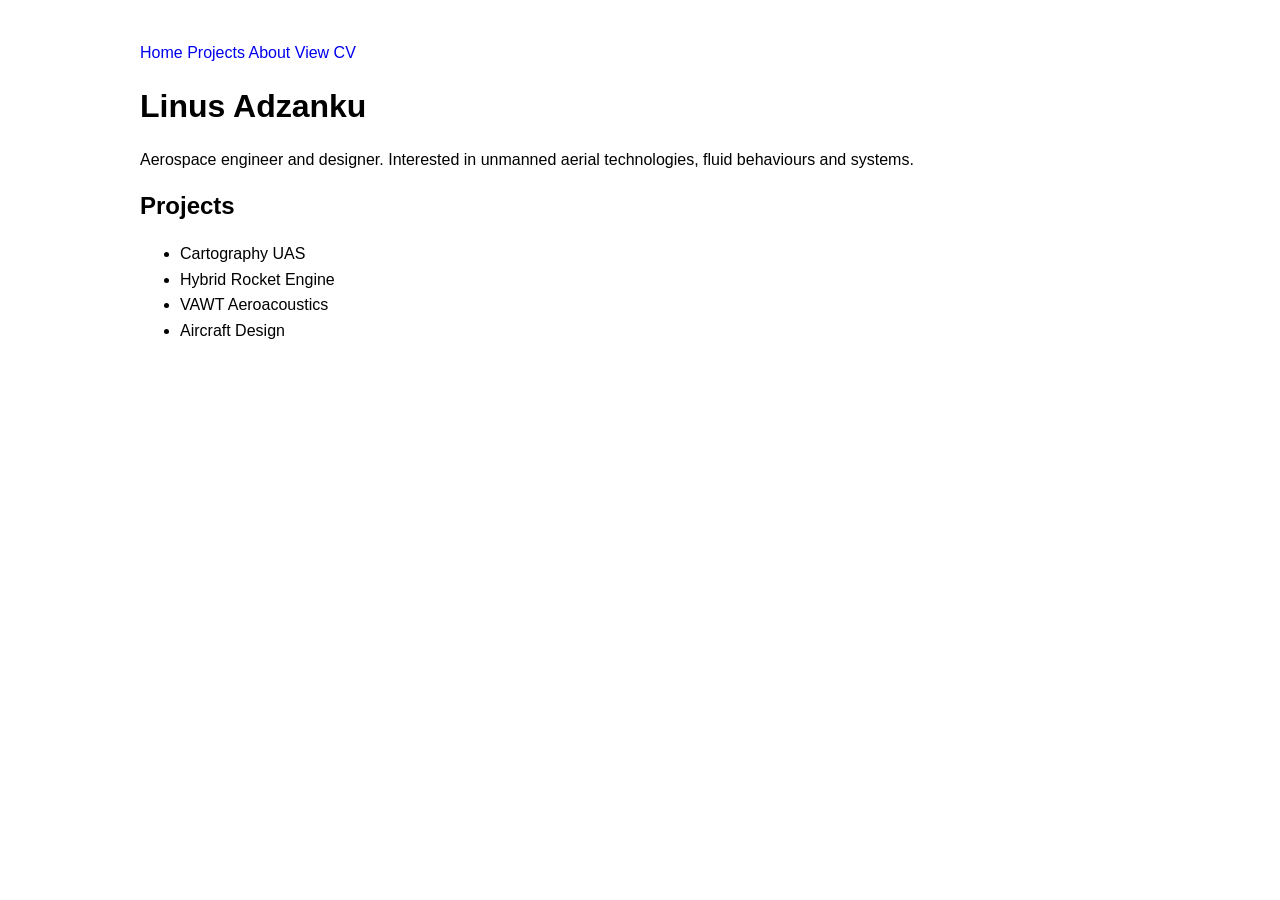
==== index.html @ bf0905b5 "fixed projects page not showing new projects and more fixed projects page, view cv not showing on pr" ====
<!DOCTYPE html>
<html lang="en">
<head>
    <meta charset="UTF-8">
    <meta name="viewport" content="width=device-width, initial-scale=1.0">

    <title>Linus Adzanku | Engineering Portfolio</title>

    <link rel="stylesheet" href="css/style.css">
</head>

<body>


    <nav>
        <a href="index.html">Home</a>
        <a href="projects.html">Projects</a>
        <a href="about.html">About</a>
	<a href="assets/documents/Linus_Adzanku-resume.pdf"> View CV</a>
    </nav>

    <h1>Linus Adzanku</h1>

    <p>Aerospace engineer and designer. Interested in unmanned aerial technologies, fluid behaviours and systems.</p>

    <h2>Projects</h2>

    <ul>
        <li>Cartography UAS</li>
        <li>Hybrid Rocket Engine</li>
        <li>VAWT Aeroacoustics</li>
        <li>Aircraft Design</li>
    </ul>

</body>
</html>
---- css/style.css ----
body {
    font-family: Arial, sans-serif;
    max-width: 1000px;
    margin: 0 auto;
    padding: 40px 20px;
    line-height: 1.6;
}

h1,
h2,
h3 {
    line-height: 1.2;
}

a {
    text-decoration: none;
}

img {
    max-width: 100%;
    height: auto;
}

/* =========================
   Project Pages
   ========================= */

.project-page {
    max-width: 1000px;
    margin: 0 auto;
    padding: 40px 20px 80px;
}


.project-header {
    margin-bottom: 60px;
}


.project-type {
    font-size: 0.9rem;
    text-transform: uppercase;
    letter-spacing: 0.08em;
    margin-bottom: 10px;
}


.project-header h1 {
    font-size: clamp(2rem, 5vw, 3.5rem);
    margin-top: 0;
    margin-bottom: 20px;
}


.project-summary {
    max-width: 800px;
    font-size: 1.2rem;
    line-height: 1.7;
}


.project-section {
    margin-bottom: 60px;
}


.project-section h2 {
    margin-bottom: 20px;
}


.project-section p {
    max-width: 850px;
}


.project-section li {
    margin-bottom: 10px;
}


/* =========================
   Project Statistics
   ========================= */

.project-details {
    display: grid;

    grid-template-columns:
        repeat(auto-fit, minmax(160px, 1fr));

    gap: 20px;

    margin: 30px 0;
}


.project-detail {
    border: 1px solid #ccc;
    border-radius: 8px;
    padding: 20px;
}


.project-detail h3 {
    margin-top: 0;
    margin-bottom: 8px;
    font-size: 1rem;
}


.project-detail p {
    margin: 0;
    font-size: 1.2rem;
}


/* =========================
   Skills
   ========================= */

.skills-list {
    display: flex;
    flex-wrap: wrap;

    gap: 10px;

    padding: 0;

    list-style: none;
}


.skills-list li {
    border: 1px solid #ccc;
    border-radius: 20px;

    padding: 7px 14px;

    margin: 0;
}


/* =========================
   PDF Viewer
   ========================= */

.pdf-container {
    width: 100%;

    margin-top: 30px;

    border: 1px solid #ccc;
    border-radius: 8px;

    overflow: hidden;
}


.pdf-viewer {
    display: block;

    width: 100%;
    height: 90vh;

    min-height: 600px;

    border: none;
}


.document-link {
    margin-top: 15px;
}


/* =========================
   Navigation
   ========================= */

.site-nav {
    max-width: 1000px;

    margin: 0 auto;

    padding: 25px 20px;

    display: flex;

    gap: 25px;
}


.site-nav a {
    text-decoration: none;
}


/* =========================
   Project Footer
   ========================= */

.project-footer {
    margin-top: 80px;

    padding-top: 30px;

    border-top: 1px solid #ccc;
}


/* =========================
   Mobile
   ========================= */

@media (max-width: 700px) {

    .project-page {
        padding-top: 20px;
    }


    .project-header {
        margin-bottom: 40px;
    }


    .project-section {
        margin-bottom: 45px;
    }


    .pdf-viewer {
        height: 75vh;

        min-height: 500px;
    }

}
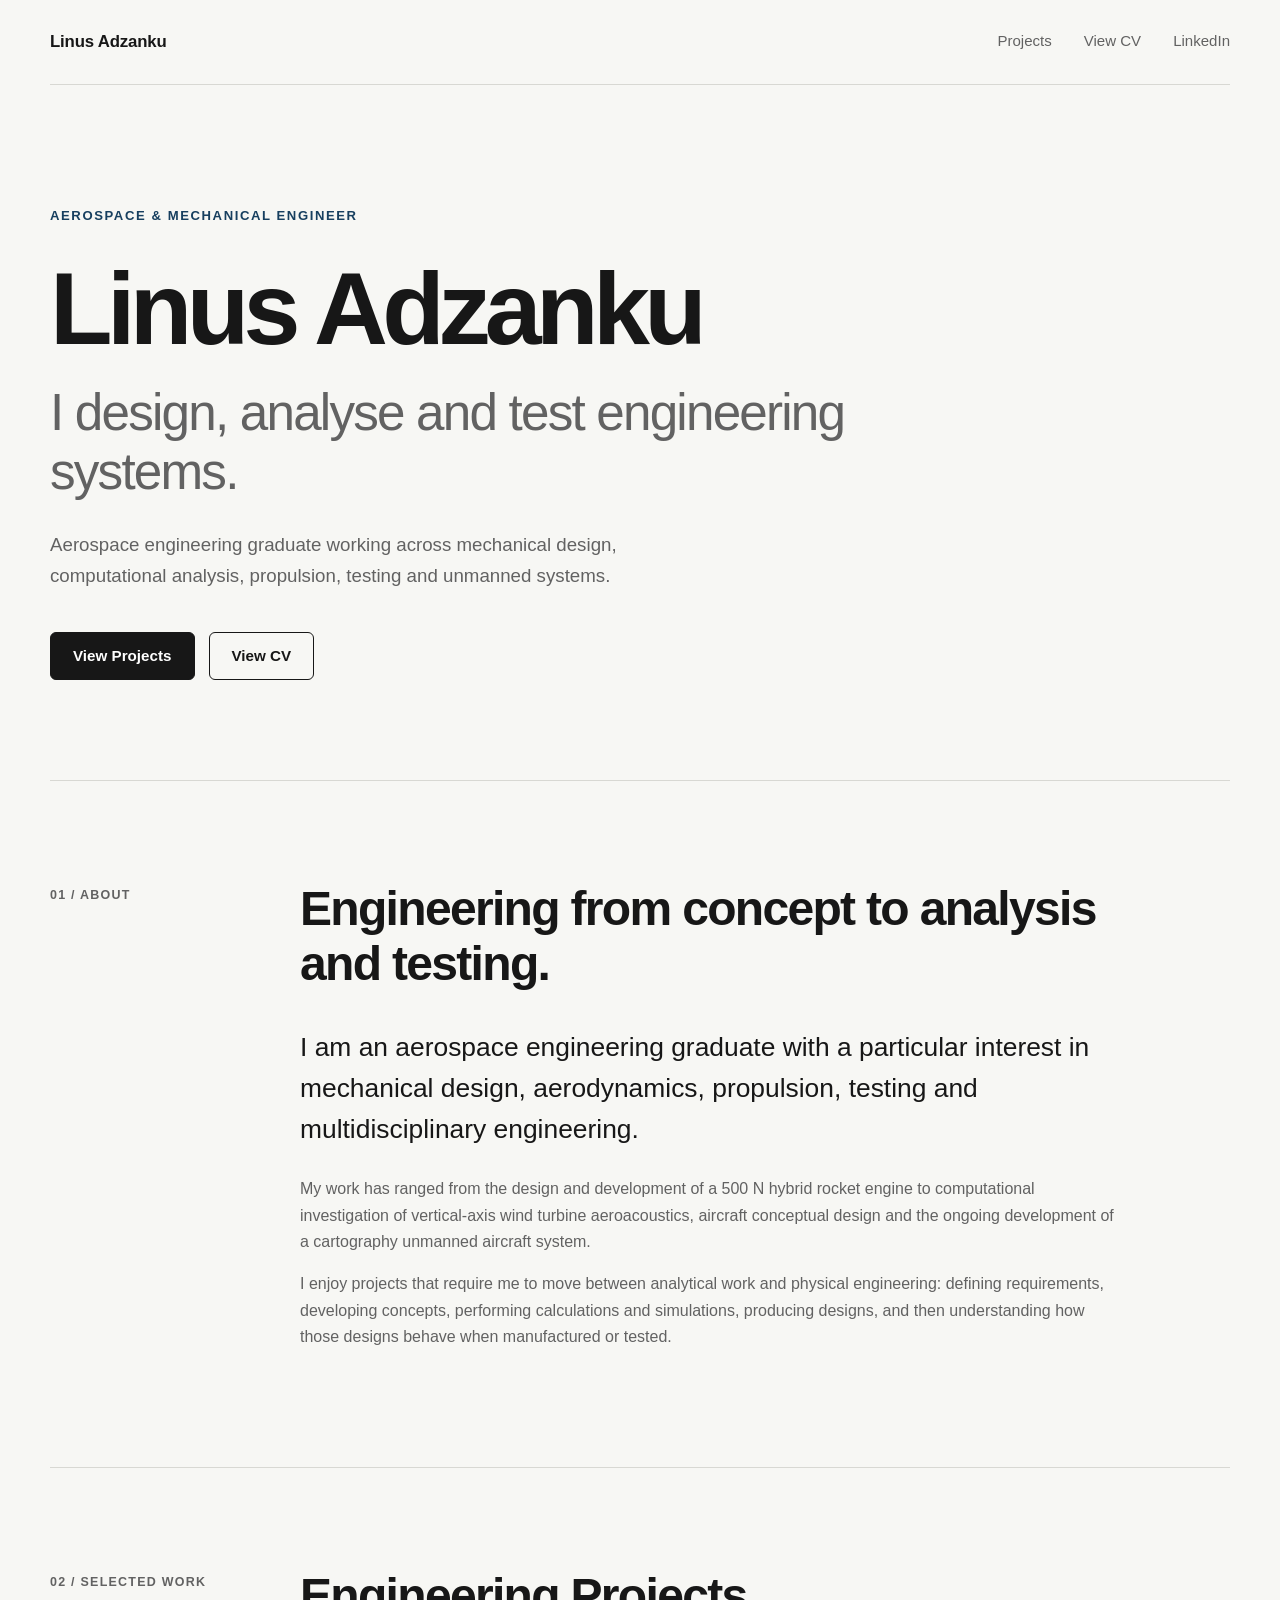
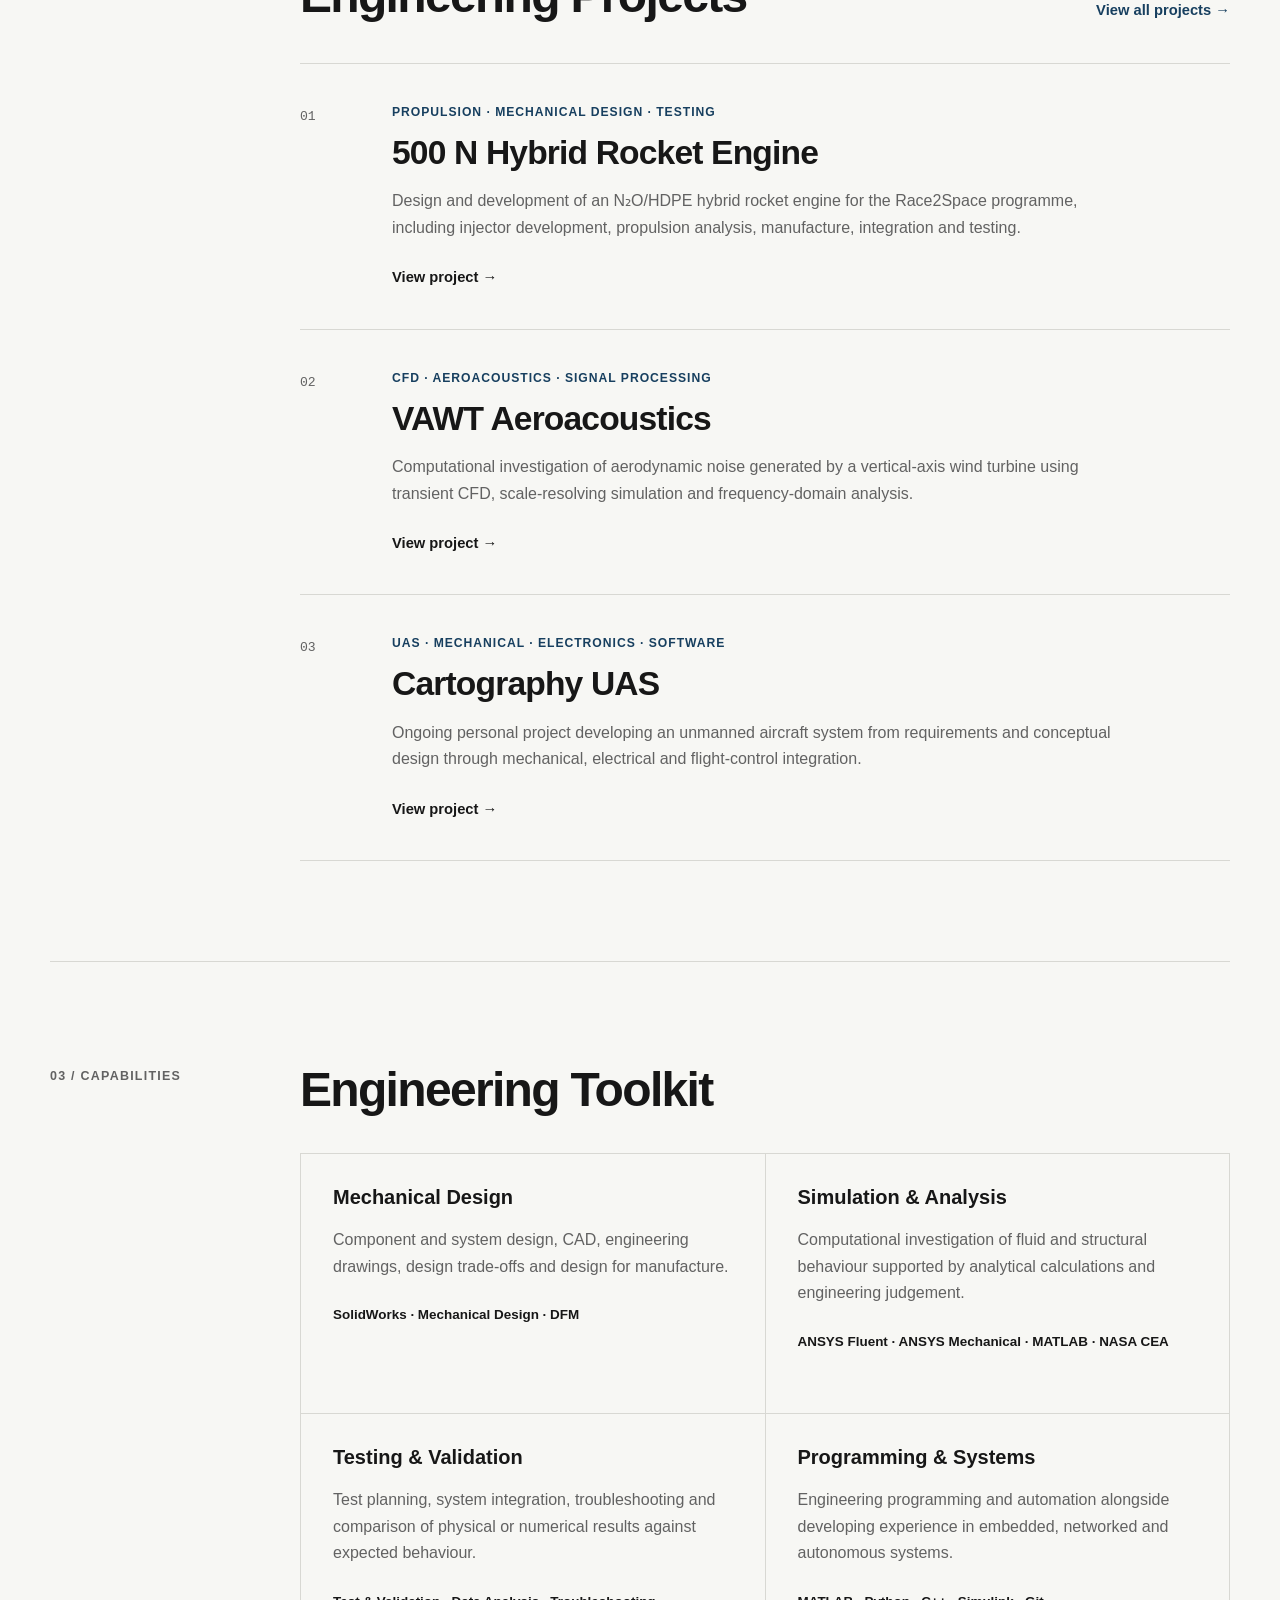
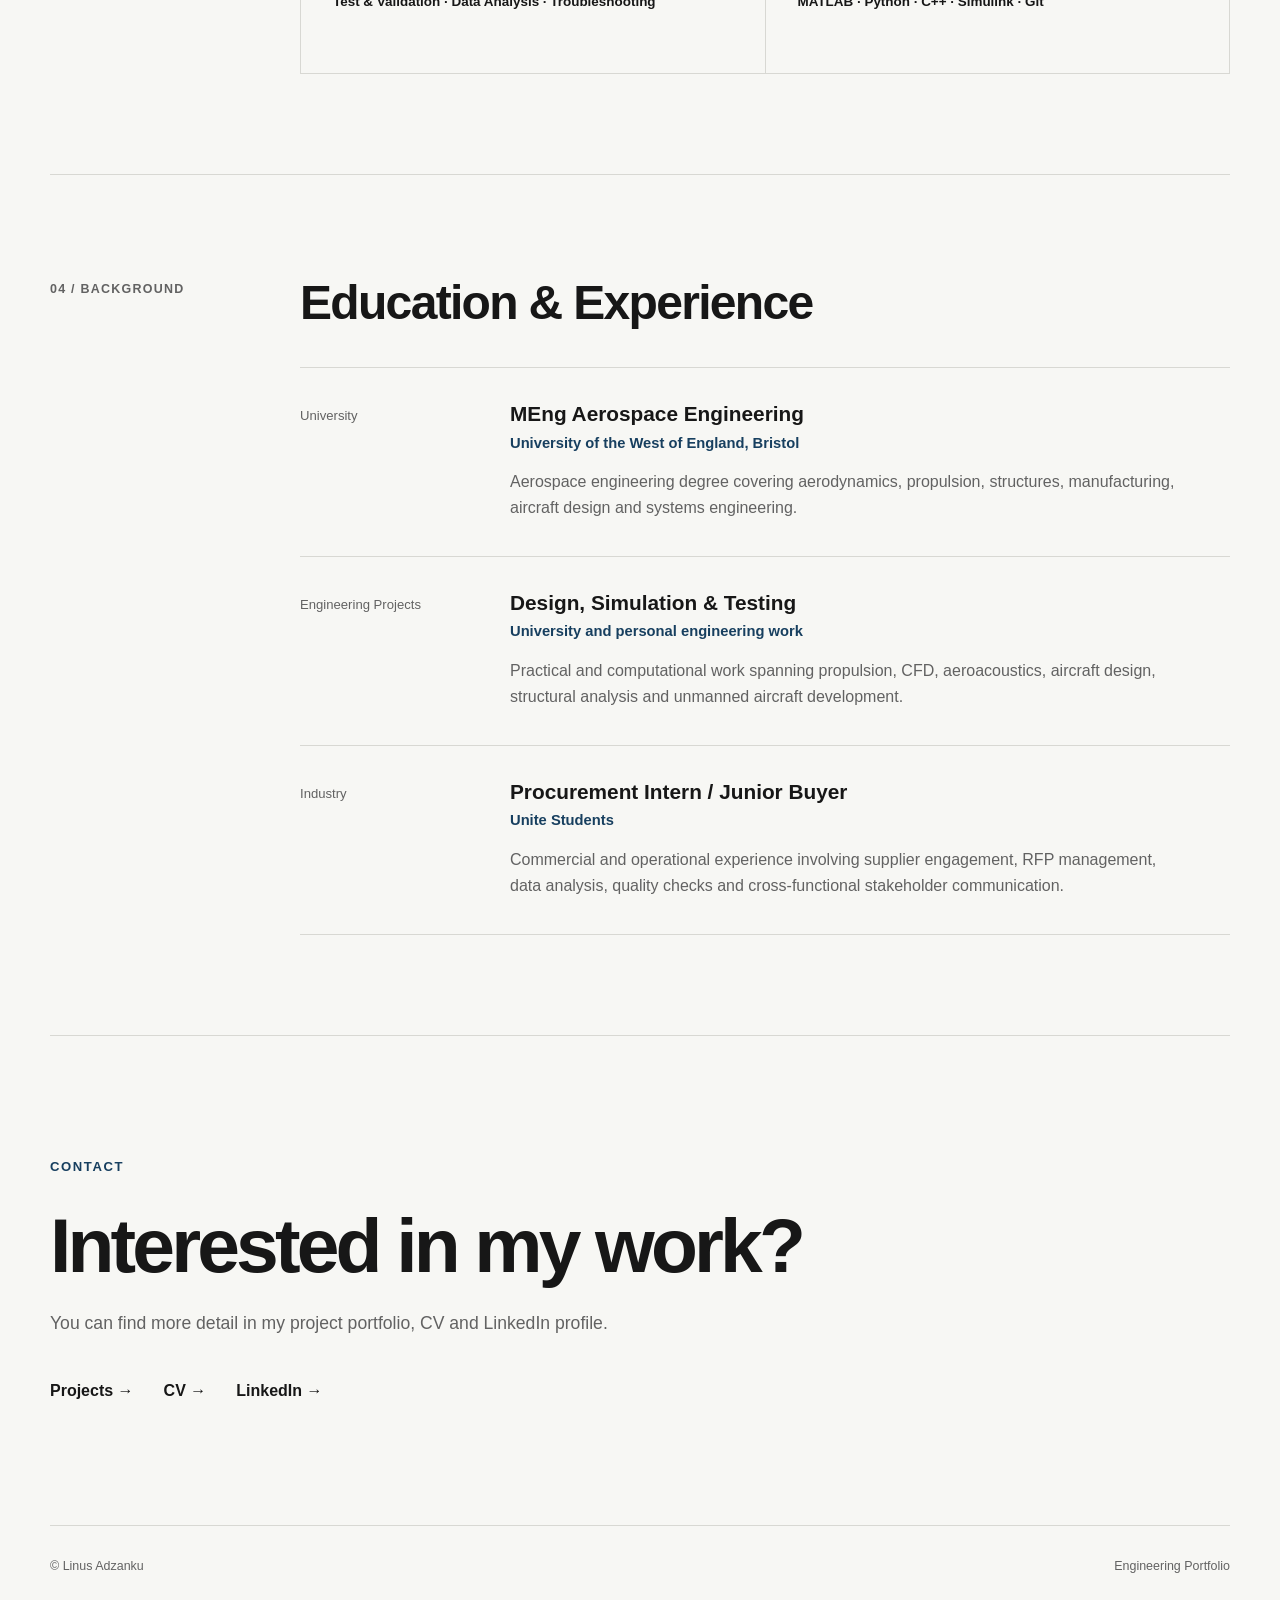
==== commit 73d1eb01: "made everything look more aesthetic - added consistent styling across the site - removed <nav> secti" ====
--- a/index.html
+++ b/index.html
@@ -1,36 +1,568 @@
 <!DOCTYPE html>
 <html lang="en">
+
 <head>
     <meta charset="UTF-8">
+
     <meta name="viewport" content="width=device-width, initial-scale=1.0">
 
-    <title>Linus Adzanku | Engineering Portfolio</title>
+    <meta
+        name="description"
+        content="Engineering portfolio of Linus Adzanku, an aerospace and mechanical engineer working across mechanical design, simulation, propulsion, testing and unmanned aircraft systems."
+    >
+
+    <title>Linus Adzanku | Aerospace & Mechanical Engineer</title>
 
     <link rel="stylesheet" href="css/style.css">
 </head>
 
+
 <body>
 
-
-    <nav>
-        <a href="index.html">Home</a>
-        <a href="projects.html">Projects</a>
-        <a href="about.html">About</a>
-	<a href="assets/documents/Linus_Adzanku-resume.pdf"> View CV</a>
-    </nav>
-
-    <h1>Linus Adzanku</h1>
-
-    <p>Aerospace engineer and designer. Interested in unmanned aerial technologies, fluid behaviours and systems.</p>
-
-    <h2>Projects</h2>
-
-    <ul>
-        <li>Cartography UAS</li>
-        <li>Hybrid Rocket Engine</li>
-        <li>VAWT Aeroacoustics</li>
-        <li>Aircraft Design</li>
-    </ul>
+    <!-- =====================================================
+         Navigation
+         ===================================================== -->
+
+    <div id="navigation"></div>
+
+
+
+    <main>
+
+
+        <!-- =================================================
+             Hero
+             ================================================= -->
+
+        <section class="hero">
+
+            <div class="hero-content">
+
+                <p class="eyebrow">
+                    Aerospace & Mechanical Engineer
+                </p>
+
+                <h1>
+                    Linus Adzanku
+                </h1>
+
+                <h2>
+                    I design, analyse and test
+                    engineering systems.
+                </h2>
+
+                <p class="hero-description">
+                    Aerospace engineering graduate working across mechanical
+                    design, computational analysis, propulsion, testing and
+                    unmanned systems.
+                </p>
+
+
+                <div class="hero-actions">
+
+                    <a
+                        class="button button-primary"
+                        href="projects.html">
+                        View Projects
+                    </a>
+
+                    <a
+                        class="button button-secondary"
+                        href="assets/documents/Linus_Adzanku-resume.pdf"
+                        target="_blank"
+                        rel="noopener noreferrer">
+                        View CV
+                    </a>
+
+                </div>
+
+            </div>
+
+        </section>
+
+
+
+        <!-- =================================================
+             About
+             ================================================= -->
+
+        <section class="content-section about-section">
+
+            <div class="section-label">
+                <p>01 / About</p>
+            </div>
+
+
+            <div class="section-content">
+
+                <h2>
+                    Engineering from concept to analysis and testing.
+                </h2>
+
+                <p class="large-text">
+                    I am an aerospace engineering graduate with a particular
+                    interest in mechanical design, aerodynamics, propulsion,
+                    testing and multidisciplinary engineering.
+                </p>
+
+                <p>
+                    My work has ranged from the design and development of a
+                    500 N hybrid rocket engine to computational investigation
+                    of vertical-axis wind turbine aeroacoustics, aircraft
+                    conceptual design and the ongoing development of a
+                    cartography unmanned aircraft system.
+                </p>
+
+                <p>
+                    I enjoy projects that require me to move between analytical
+                    work and physical engineering: defining requirements,
+                    developing concepts, performing calculations and
+                    simulations, producing designs, and then understanding how
+                    those designs behave when manufactured or tested.
+                </p>
+
+            </div>
+
+        </section>
+
+
+
+        <!-- =================================================
+             Selected Projects
+             ================================================= -->
+
+        <section class="content-section">
+
+            <div class="section-label">
+                <p>02 / Selected Work</p>
+            </div>
+
+
+            <div class="section-content">
+
+                <div class="section-heading-row">
+
+                    <h2>
+                        Engineering Projects
+                    </h2>
+
+                    <a
+                        class="text-link"
+                        href="projects.html">
+                        View all projects →
+                    </a>
+
+                </div>
+
+
+                <div class="featured-projects">
+
+
+                    <!-- Rocket -->
+                    <article class="featured-project-card">
+
+                        <p class="project-number">
+                            01
+                        </p>
+
+                        <div class="card-content">
+
+                            <p class="project-category">
+                                Propulsion · Mechanical Design · Testing
+                            </p>
+
+                            <h3>
+                                500 N Hybrid Rocket Engine
+                            </h3>
+
+                            <p>
+                                Design and development of an N₂O/HDPE hybrid
+                                rocket engine for the Race2Space programme,
+                                including injector development, propulsion
+                                analysis, manufacture, integration and testing.
+                            </p>
+
+                            <a
+                                class="project-link"
+                                href="projects/rocket-engine.html">
+                                View project →
+                            </a>
+
+                        </div>
+
+                    </article>
+
+
+
+                    <!-- Aeroacoustics -->
+                    <article class="featured-project-card">
+
+                        <p class="project-number">
+                            02
+                        </p>
+
+                        <div class="card-content">
+
+                            <p class="project-category">
+                                CFD · Aeroacoustics · Signal Processing
+                            </p>
+
+                            <h3>
+                                VAWT Aeroacoustics
+                            </h3>
+
+                            <p>
+                                Computational investigation of aerodynamic
+                                noise generated by a vertical-axis wind turbine
+                                using transient CFD, scale-resolving simulation
+                                and frequency-domain analysis.
+                            </p>
+
+                            <a
+                                class="project-link"
+                                href="projects/aeroacoustics.html">
+                                View project →
+                            </a>
+
+                        </div>
+
+                    </article>
+
+
+
+                    <!-- UAS -->
+                    <article class="featured-project-card">
+
+                        <p class="project-number">
+                            03
+                        </p>
+
+                        <div class="card-content">
+
+                            <p class="project-category">
+                                UAS · Mechanical · Electronics · Software
+                            </p>
+
+                            <h3>
+                                Cartography UAS
+                            </h3>
+
+                            <p>
+                                Ongoing personal project developing an unmanned
+                                aircraft system from requirements and
+                                conceptual design through mechanical,
+                                electrical and flight-control integration.
+                            </p>
+
+                            <a
+                                class="project-link"
+                                href="projects/uas.html">
+                                View project →
+                            </a>
+
+                        </div>
+
+                    </article>
+
+
+                </div>
+
+            </div>
+
+        </section>
+
+
+
+        <!-- =================================================
+             Capabilities
+             ================================================= -->
+
+        <section class="content-section">
+
+            <div class="section-label">
+                <p>03 / Capabilities</p>
+            </div>
+
+
+            <div class="section-content">
+
+                <h2>
+                    Engineering Toolkit
+                </h2>
+
+
+                <div class="capabilities-grid">
+
+
+                    <div class="capability">
+
+                        <h3>
+                            Mechanical Design
+                        </h3>
+
+                        <p>
+                            Component and system design, CAD, engineering
+                            drawings, design trade-offs and design for
+                            manufacture.
+                        </p>
+
+                        <p class="tools">
+                            SolidWorks · Mechanical Design · DFM
+                        </p>
+
+                    </div>
+
+
+
+                    <div class="capability">
+
+                        <h3>
+                            Simulation & Analysis
+                        </h3>
+
+                        <p>
+                            Computational investigation of fluid and structural
+                            behaviour supported by analytical calculations and
+                            engineering judgement.
+                        </p>
+
+                        <p class="tools">
+                            ANSYS Fluent · ANSYS Mechanical · MATLAB · NASA CEA
+                        </p>
+
+                    </div>
+
+
+
+                    <div class="capability">
+
+                        <h3>
+                            Testing & Validation
+                        </h3>
+
+                        <p>
+                            Test planning, system integration, troubleshooting
+                            and comparison of physical or numerical results
+                            against expected behaviour.
+                        </p>
+
+                        <p class="tools">
+                            Test & Validation · Data Analysis · Troubleshooting
+                        </p>
+
+                    </div>
+
+
+
+                    <div class="capability">
+
+                        <h3>
+                            Programming & Systems
+                        </h3>
+
+                        <p>
+                            Engineering programming and automation alongside
+                            developing experience in embedded, networked and
+                            autonomous systems.
+                        </p>
+
+                        <p class="tools">
+                            MATLAB · Python · C++ · Simulink · Git
+                        </p>
+
+                    </div>
+
+
+                </div>
+
+            </div>
+
+        </section>
+
+
+
+        <!-- =================================================
+             Background
+             ================================================= -->
+
+        <section class="content-section">
+
+            <div class="section-label">
+                <p>04 / Background</p>
+            </div>
+
+
+            <div class="section-content">
+
+                <h2>
+                    Education & Experience
+                </h2>
+
+
+                <div class="timeline">
+
+
+                    <div class="timeline-item">
+
+                        <div class="timeline-date">
+                            <p>University</p>
+                        </div>
+
+                        <div class="timeline-content">
+
+                            <h3>
+                                MEng Aerospace Engineering
+                            </h3>
+
+                            <p class="timeline-organisation">
+                                University of the West of England, Bristol
+                            </p>
+
+                            <p>
+                                Aerospace engineering degree covering
+                                aerodynamics, propulsion, structures,
+                                manufacturing, aircraft design and systems
+                                engineering.
+                            </p>
+
+                        </div>
+
+                    </div>
+
+
+
+                    <div class="timeline-item">
+
+                        <div class="timeline-date">
+                            <p>Engineering Projects</p>
+                        </div>
+
+                        <div class="timeline-content">
+
+                            <h3>
+                                Design, Simulation & Testing
+                            </h3>
+
+                            <p class="timeline-organisation">
+                                University and personal engineering work
+                            </p>
+
+                            <p>
+                                Practical and computational work spanning
+                                propulsion, CFD, aeroacoustics, aircraft
+                                design, structural analysis and unmanned
+                                aircraft development.
+                            </p>
+
+                        </div>
+
+                    </div>
+
+
+
+                    <div class="timeline-item">
+
+                        <div class="timeline-date">
+                            <p>Industry</p>
+                        </div>
+
+                        <div class="timeline-content">
+
+                            <h3>
+                                Procurement Intern / Junior Buyer
+                            </h3>
+
+                            <p class="timeline-organisation">
+                                Unite Students
+                            </p>
+
+                            <p>
+                                Commercial and operational experience involving
+                                supplier engagement, RFP management, data
+                                analysis, quality checks and cross-functional
+                                stakeholder communication.
+                            </p>
+
+                        </div>
+
+                    </div>
+
+
+                </div>
+
+            </div>
+
+        </section>
+
+
+
+        <!-- =================================================
+             Contact
+             ================================================= -->
+
+        <section class="contact-section">
+
+            <p class="eyebrow">
+                Contact
+            </p>
+
+            <h2>
+                Interested in my work?
+            </h2>
+
+            <p>
+                You can find more detail in my project portfolio,
+                CV and LinkedIn profile.
+            </p>
+
+
+            <div class="contact-links">
+
+                <a href="projects.html">
+                    Projects →
+                </a>
+
+                <a
+                    href="assets/documents/Linus_Adzanku-resume.pdf"
+                    target="_blank"
+                    rel="noopener noreferrer">
+                    CV →
+                </a>
+
+                <a
+                    href="https://www.linkedin.com/in/linus-adzanku"
+                    target="_blank"
+                    rel="noopener noreferrer">
+                    LinkedIn →
+                </a>
+
+            </div>
+
+        </section>
+
+
+    </main>
+
+
+
+    <!-- =====================================================
+         Footer
+         ===================================================== -->
+
+    <footer class="site-footer">
+
+        <p>
+            © Linus Adzanku
+        </p>
+
+        <p>
+            Engineering Portfolio
+        </p>
+
+    </footer>
+
+    <script src="js/navigation.js"></script>
 
 </body>
-</html>
+
+</html>
--- a/css/style.css
+++ b/css/style.css
@@ -1,159 +1,874 @@
+/* =========================================================
+   Base
+   ========================================================= */
+
+:root {
+    --background: #f7f7f4;
+    --surface: #ffffff;
+    --text: #171717;
+    --muted: #626262;
+    --border: #d8d8d3;
+
+    --accent: #173f5f;
+    --accent-hover: #0d2d46;
+
+    --max-width: 1180px;
+
+    --radius-small: 6px;
+    --radius-medium: 12px;
+}
+
+
+* {
+    box-sizing: border-box;
+}
+
+
+html {
+    scroll-behavior: smooth;
+}
+
+
 body {
-    font-family: Arial, sans-serif;
-    max-width: 1000px;
-    margin: 0 auto;
-    padding: 40px 20px;
-    line-height: 1.6;
-}
+    margin: 0;
+
+    background: var(--background);
+
+    color: var(--text);
+
+    font-family:
+        Inter,
+        -apple-system,
+        BlinkMacSystemFont,
+        "Segoe UI",
+        Roboto,
+        Helvetica,
+        Arial,
+        sans-serif;
+
+    font-size: 16px;
+
+    line-height: 1.65;
+
+    -webkit-font-smoothing: antialiased;
+}
+
+
+a {
+    color: inherit;
+
+    text-decoration: none;
+}
+
+
+a:hover {
+    color: var(--accent);
+}
+
+
+img {
+    display: block;
+
+    max-width: 100%;
+
+    height: auto;
+}
+
+
+h1,
+h2,
+h3,
+p {
+    margin-top: 0;
+}
+
 
 h1,
 h2,
 h3 {
-    line-height: 1.2;
-}
-
-a {
-    text-decoration: none;
-}
-
-img {
-    max-width: 100%;
-    height: auto;
-}
-
-/* =========================
-   Project Pages
-   ========================= */
+    line-height: 1.15;
+
+    font-weight: 600;
+}
+
+
+p {
+    color: var(--muted);
+}
+
+
+
+/* =========================================================
+   Navigation
+   ========================================================= */
+
+.site-nav {
+    width: calc(100% - 40px);
+
+    max-width: var(--max-width);
+
+    margin: 0 auto;
+
+    padding: 28px 0;
+
+    display: flex;
+
+    align-items: center;
+
+    justify-content: space-between;
+
+    border-bottom: 1px solid var(--border);
+}
+
+
+.site-logo {
+    color: var(--text);
+
+    font-size: 1.05rem;
+
+    font-weight: 650;
+
+    letter-spacing: -0.01em;
+}
+
+
+.nav-links {
+    display: flex;
+
+    align-items: center;
+
+    gap: 32px;
+}
+
+
+.nav-links a {
+    color: var(--muted);
+
+    font-size: 0.94rem;
+}
+
+
+.nav-links a:hover {
+    color: var(--text);
+}
+
+
+
+/* =========================================================
+   Hero
+   ========================================================= */
+
+.hero {
+    width: calc(100% - 40px);
+
+    max-width: var(--max-width);
+
+    min-height: 620px;
+
+    margin: 0 auto;
+
+    padding: 120px 0 100px;
+
+    display: flex;
+
+    align-items: center;
+}
+
+
+.hero-content {
+    max-width: 900px;
+}
+
+
+.eyebrow {
+    margin-bottom: 24px;
+
+    color: var(--accent);
+
+    font-size: 0.82rem;
+
+    font-weight: 650;
+
+    text-transform: uppercase;
+
+    letter-spacing: 0.12em;
+}
+
+
+.hero h1 {
+    margin-bottom: 16px;
+
+    font-size: clamp(3.2rem, 8vw, 6.8rem);
+
+    letter-spacing: -0.055em;
+}
+
+
+.hero h2 {
+    max-width: 850px;
+
+    margin-bottom: 28px;
+
+    color: var(--muted);
+
+    font-size: clamp(1.8rem, 4vw, 3.4rem);
+
+    font-weight: 400;
+
+    letter-spacing: -0.035em;
+}
+
+
+.hero-description {
+    max-width: 680px;
+
+    margin-bottom: 40px;
+
+    font-size: 1.17rem;
+}
+
+
+.hero-actions {
+    display: flex;
+
+    flex-wrap: wrap;
+
+    gap: 14px;
+}
+
+
+
+/* =========================================================
+   Buttons
+   ========================================================= */
+
+.button {
+    display: inline-flex;
+
+    align-items: center;
+
+    justify-content: center;
+
+    min-height: 48px;
+
+    padding: 0 22px;
+
+    border: 1px solid var(--text);
+
+    border-radius: var(--radius-small);
+
+    font-size: 0.95rem;
+
+    font-weight: 550;
+
+    transition:
+        background 0.18s ease,
+        color 0.18s ease,
+        border-color 0.18s ease;
+}
+
+
+.button-primary {
+    background: var(--text);
+
+    color: #ffffff;
+}
+
+
+.button-primary:hover {
+    background: var(--accent);
+
+    border-color: var(--accent);
+
+    color: #ffffff;
+}
+
+
+.button-secondary {
+    background: transparent;
+
+    color: var(--text);
+}
+
+
+.button-secondary:hover {
+    background: var(--surface);
+
+    color: var(--text);
+}
+
+
+
+/* =========================================================
+   Main Content Sections
+   ========================================================= */
+
+.content-section {
+    width: calc(100% - 40px);
+
+    max-width: var(--max-width);
+
+    margin: 0 auto;
+
+    padding: 100px 0;
+
+    display: grid;
+
+    grid-template-columns: 180px 1fr;
+
+    gap: 70px;
+
+    border-top: 1px solid var(--border);
+}
+
+
+.section-label p {
+    margin: 4px 0 0;
+
+    color: var(--muted);
+
+    font-size: 0.78rem;
+
+    font-weight: 650;
+
+    text-transform: uppercase;
+
+    letter-spacing: 0.1em;
+}
+
+
+.section-content {
+    min-width: 0;
+}
+
+
+.section-content > h2,
+.section-heading-row h2 {
+    margin-bottom: 36px;
+
+    font-size: clamp(2rem, 4vw, 3rem);
+
+    letter-spacing: -0.035em;
+}
+
+
+.section-heading-row {
+    margin-bottom: 40px;
+
+    display: flex;
+
+    align-items: end;
+
+    justify-content: space-between;
+
+    gap: 30px;
+}
+
+
+.section-heading-row h2 {
+    margin-bottom: 0;
+}
+
+
+.text-link {
+    flex-shrink: 0;
+
+    color: var(--accent);
+
+    font-size: 0.92rem;
+
+    font-weight: 550;
+}
+
+
+
+/* =========================================================
+   About
+   ========================================================= */
+
+.about-section .section-content {
+    max-width: 820px;
+}
+
+
+.large-text {
+    color: var(--text);
+
+    font-size: clamp(1.3rem, 2.3vw, 1.65rem);
+
+    line-height: 1.55;
+}
+
+
+
+/* =========================================================
+   Featured Projects
+   ========================================================= */
+
+.featured-projects {
+    border-top: 1px solid var(--border);
+}
+
+
+.featured-project-card {
+    padding: 38px 0;
+
+    display: grid;
+
+    grid-template-columns: 70px 1fr;
+
+    gap: 22px;
+
+    border-bottom: 1px solid var(--border);
+}
+
+
+.project-number {
+    margin: 4px 0 0;
+
+    color: var(--muted);
+
+    font-family: monospace;
+
+    font-size: 0.82rem;
+}
+
+
+.card-content {
+    max-width: 760px;
+}
+
+
+.project-category {
+    margin-bottom: 12px;
+
+    color: var(--accent);
+
+    font-size: 0.76rem;
+
+    font-weight: 650;
+
+    text-transform: uppercase;
+
+    letter-spacing: 0.08em;
+}
+
+
+.featured-project-card h3 {
+    margin-bottom: 16px;
+
+    font-size: clamp(1.5rem, 3vw, 2.1rem);
+
+    letter-spacing: -0.025em;
+}
+
+
+.featured-project-card p {
+    max-width: 720px;
+}
+
+
+.project-link {
+    display: inline-block;
+
+    margin-top: 8px;
+
+    color: var(--text);
+
+    font-size: 0.92rem;
+
+    font-weight: 600;
+}
+
+
+.project-link:hover {
+    color: var(--accent);
+}
+
+
+
+/* =========================================================
+   Capabilities
+   ========================================================= */
+
+.capabilities-grid {
+    display: grid;
+
+    grid-template-columns: repeat(2, 1fr);
+
+    border-top: 1px solid var(--border);
+
+    border-left: 1px solid var(--border);
+}
+
+
+.capability {
+    min-height: 260px;
+
+    padding: 32px;
+
+    border-right: 1px solid var(--border);
+
+    border-bottom: 1px solid var(--border);
+}
+
+
+.capability h3 {
+    margin-bottom: 18px;
+
+    font-size: 1.25rem;
+}
+
+
+.capability p {
+    margin-bottom: 24px;
+}
+
+
+.capability .tools {
+    margin-bottom: 0;
+
+    color: var(--text);
+
+    font-size: 0.84rem;
+
+    font-weight: 550;
+}
+
+
+
+/* =========================================================
+   Timeline
+   ========================================================= */
+
+.timeline {
+    border-top: 1px solid var(--border);
+}
+
+
+.timeline-item {
+    padding: 34px 0;
+
+    display: grid;
+
+    grid-template-columns: minmax(130px, 180px) 1fr;
+
+    gap: 30px;
+
+    border-bottom: 1px solid var(--border);
+}
+
+
+.timeline-date p {
+    margin: 3px 0 0;
+
+    color: var(--muted);
+
+    font-size: 0.82rem;
+}
+
+
+.timeline-content h3 {
+    margin-bottom: 5px;
+
+    font-size: 1.3rem;
+}
+
+
+.timeline-organisation {
+    margin-bottom: 14px;
+
+    color: var(--accent);
+
+    font-size: 0.92rem;
+
+    font-weight: 550;
+}
+
+
+.timeline-content > p:last-child {
+    max-width: 680px;
+
+    margin-bottom: 0;
+}
+
+
+
+/* =========================================================
+   Contact
+   ========================================================= */
+
+.contact-section {
+    width: calc(100% - 40px);
+
+    max-width: var(--max-width);
+
+    margin: 0 auto;
+
+    padding: 120px 0;
+
+    border-top: 1px solid var(--border);
+}
+
+
+.contact-section h2 {
+    max-width: 800px;
+
+    margin-bottom: 20px;
+
+    font-size: clamp(2.4rem, 6vw, 5rem);
+
+    letter-spacing: -0.05em;
+}
+
+
+.contact-section > p:not(.eyebrow) {
+    max-width: 600px;
+
+    font-size: 1.1rem;
+}
+
+
+.contact-links {
+    margin-top: 40px;
+
+    display: flex;
+
+    flex-wrap: wrap;
+
+    gap: 30px;
+}
+
+
+.contact-links a {
+    color: var(--text);
+
+    font-weight: 600;
+}
+
+
+.contact-links a:hover {
+    color: var(--accent);
+}
+
+
+
+/* =========================================================
+   Footer
+   ========================================================= */
+
+.site-footer {
+    width: calc(100% - 40px);
+
+    max-width: var(--max-width);
+
+    margin: 0 auto;
+
+    padding: 30px 0 45px;
+
+    display: flex;
+
+    justify-content: space-between;
+
+    gap: 20px;
+
+    border-top: 1px solid var(--border);
+}
+
+
+.site-footer p {
+    margin: 0;
+
+    font-size: 0.78rem;
+}
+
+
+
+/* =========================================================
+   Existing Project Pages
+   ========================================================= */
 
 .project-page {
+    width: calc(100% - 40px);
+
     max-width: 1000px;
+
     margin: 0 auto;
-    padding: 40px 20px 80px;
+
+    padding: 80px 0 100px;
 }
 
 
 .project-header {
-    margin-bottom: 60px;
+    margin-bottom: 80px;
 }
 
 
 .project-type {
-    font-size: 0.9rem;
+    margin-bottom: 16px;
+
+    color: var(--accent);
+
+    font-size: 0.78rem;
+
+    font-weight: 650;
+
     text-transform: uppercase;
-    letter-spacing: 0.08em;
-    margin-bottom: 10px;
+
+    letter-spacing: 0.1em;
 }
 
 
 .project-header h1 {
-    font-size: clamp(2rem, 5vw, 3.5rem);
-    margin-top: 0;
-    margin-bottom: 20px;
+    margin-bottom: 26px;
+
+    font-size: clamp(2.8rem, 6vw, 5rem);
+
+    letter-spacing: -0.05em;
 }
 
 
 .project-summary {
     max-width: 800px;
-    font-size: 1.2rem;
-    line-height: 1.7;
+
+    font-size: 1.25rem;
+
+    line-height: 1.6;
 }
 
 
 .project-section {
-    margin-bottom: 60px;
+    margin-bottom: 70px;
+
+    padding-top: 50px;
+
+    border-top: 1px solid var(--border);
 }
 
 
 .project-section h2 {
-    margin-bottom: 20px;
+    margin-bottom: 24px;
+
+    font-size: clamp(1.7rem, 3vw, 2.3rem);
+
+    letter-spacing: -0.025em;
 }
 
 
 .project-section p {
-    max-width: 850px;
+    max-width: 820px;
 }
 
 
 .project-section li {
     margin-bottom: 10px;
-}
-
-
-/* =========================
+
+    color: var(--muted);
+}
+
+
+
+/* =========================================================
    Project Statistics
-   ========================= */
+   ========================================================= */
 
 .project-details {
+    margin: 35px 0;
+
     display: grid;
 
     grid-template-columns:
         repeat(auto-fit, minmax(160px, 1fr));
 
-    gap: 20px;
-
-    margin: 30px 0;
+    gap: 12px;
 }
 
 
 .project-detail {
-    border: 1px solid #ccc;
-    border-radius: 8px;
-    padding: 20px;
+    padding: 22px;
+
+    background: var(--surface);
+
+    border: 1px solid var(--border);
+
+    border-radius: var(--radius-medium);
 }
 
 
 .project-detail h3 {
-    margin-top: 0;
     margin-bottom: 8px;
-    font-size: 1rem;
+
+    color: var(--muted);
+
+    font-size: 0.78rem;
+
+    text-transform: uppercase;
+
+    letter-spacing: 0.07em;
 }
 
 
 .project-detail p {
     margin: 0;
-    font-size: 1.2rem;
-}
-
-
-/* =========================
-   Skills
-   ========================= */
+
+    color: var(--text);
+
+    font-size: 1.25rem;
+}
+
+
+
+/* =========================================================
+   Project Skill Tags
+   ========================================================= */
 
 .skills-list {
+    padding: 0;
+
     display: flex;
+
     flex-wrap: wrap;
 
-    gap: 10px;
-
-    padding: 0;
+    gap: 9px;
 
     list-style: none;
 }
 
 
 .skills-list li {
-    border: 1px solid #ccc;
-    border-radius: 20px;
-
-    padding: 7px 14px;
-
     margin: 0;
-}
-
-
-/* =========================
+
+    padding: 7px 13px;
+
+    background: var(--surface);
+
+    border: 1px solid var(--border);
+
+    border-radius: 100px;
+
+    color: var(--text);
+
+    font-size: 0.84rem;
+}
+
+
+
+/* =========================================================
    PDF Viewer
-   ========================= */
+   ========================================================= */
 
 .pdf-container {
     width: 100%;
 
     margin-top: 30px;
 
-    border: 1px solid #ccc;
-    border-radius: 8px;
-
     overflow: hidden;
+
+    background: var(--surface);
+
+    border: 1px solid var(--border);
+
+    border-radius: var(--radius-medium);
 }
 
 
@@ -161,6 +876,7 @@
     display: block;
 
     width: 100%;
+
     height: 90vh;
 
     min-height: 600px;
@@ -174,59 +890,211 @@
 }
 
 
-/* =========================
-   Navigation
-   ========================= */
-
-.site-nav {
-    max-width: 1000px;
-
-    margin: 0 auto;
-
-    padding: 25px 20px;
-
-    display: flex;
-
-    gap: 25px;
-}
-
-
-.site-nav a {
-    text-decoration: none;
-}
-
-
-/* =========================
+.document-link a {
+    color: var(--accent);
+
+    font-weight: 550;
+}
+
+
+
+/* =========================================================
+   Projects Listing Page
+   ========================================================= */
+
+.project-card {
+    padding: 38px 0;
+
+    border-top: 1px solid var(--border);
+}
+
+
+.project-card:last-child {
+    border-bottom: 1px solid var(--border);
+}
+
+
+.project-card h2 {
+    margin-bottom: 14px;
+
+    font-size: 1.7rem;
+}
+
+
+.project-card p {
+    max-width: 750px;
+}
+
+
+.project-card a {
+    color: var(--accent);
+
+    font-weight: 600;
+}
+
+
+
+/* =========================================================
    Project Footer
-   ========================= */
+   ========================================================= */
 
 .project-footer {
     margin-top: 80px;
 
     padding-top: 30px;
 
-    border-top: 1px solid #ccc;
-}
-
-
-/* =========================
+    border-top: 1px solid var(--border);
+}
+
+
+.project-footer a {
+    font-weight: 550;
+}
+
+
+
+/* =========================================================
+   Tablet
+   ========================================================= */
+
+@media (max-width: 850px) {
+
+    .hero {
+        min-height: auto;
+
+        padding: 90px 0;
+    }
+
+
+    .content-section {
+        padding: 75px 0;
+
+        grid-template-columns: 1fr;
+
+        gap: 25px;
+    }
+
+
+    .section-label {
+        margin-bottom: 5px;
+    }
+
+
+    .capabilities-grid {
+        grid-template-columns: 1fr;
+    }
+
+}
+
+
+
+/* =========================================================
    Mobile
-   ========================= */
-
-@media (max-width: 700px) {
+   ========================================================= */
+
+@media (max-width: 650px) {
+
+    .site-nav {
+        padding: 20px 0;
+    }
+
+
+    .nav-links {
+        gap: 18px;
+    }
+
+
+    .nav-links a {
+        font-size: 0.82rem;
+    }
+
+
+    .nav-links a:last-child {
+        display: none;
+    }
+
+
+    .hero {
+        padding: 75px 0 70px;
+    }
+
+
+    .hero h1 {
+        font-size: clamp(3rem, 17vw, 4.7rem);
+    }
+
+
+    .hero h2 {
+        font-size: 1.8rem;
+    }
+
+
+    .hero-description {
+        font-size: 1rem;
+    }
+
+
+    .content-section {
+        padding: 65px 0;
+    }
+
+
+    .section-heading-row {
+        align-items: flex-start;
+
+        flex-direction: column;
+
+        gap: 12px;
+    }
+
+
+    .featured-project-card {
+        grid-template-columns: 40px 1fr;
+
+        gap: 12px;
+    }
+
+
+    .capability {
+        min-height: auto;
+
+        padding: 25px;
+    }
+
+
+    .timeline-item {
+        grid-template-columns: 1fr;
+
+        gap: 8px;
+    }
+
+
+    .contact-section {
+        padding: 80px 0;
+    }
+
+
+    .site-footer {
+        flex-direction: column;
+
+        gap: 5px;
+    }
+
 
     .project-page {
-        padding-top: 20px;
+        padding-top: 55px;
     }
 
 
     .project-header {
-        margin-bottom: 40px;
+        margin-bottom: 60px;
     }
 
 
     .project-section {
-        margin-bottom: 45px;
+        margin-bottom: 55px;
+
+        padding-top: 40px;
     }
 
 
@@ -236,5 +1104,4 @@
         min-height: 500px;
     }
 
-}
-
+}
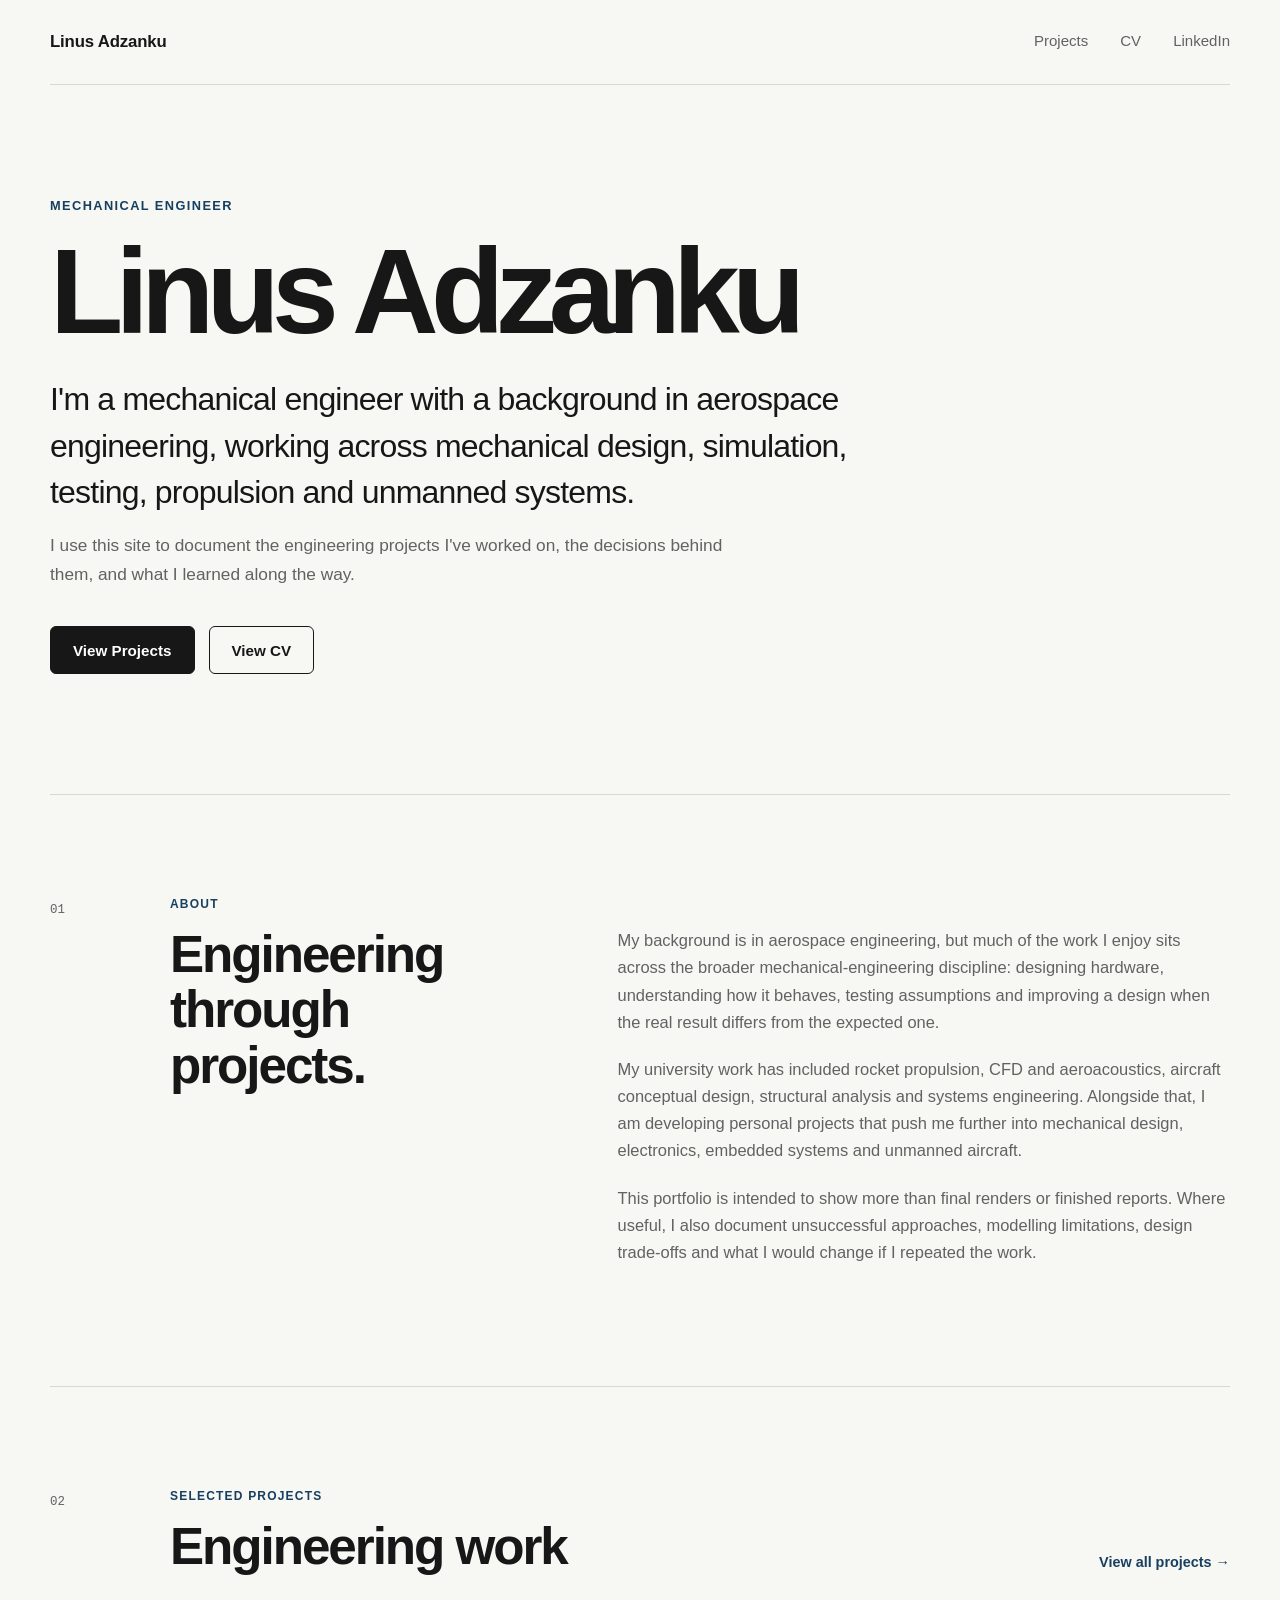
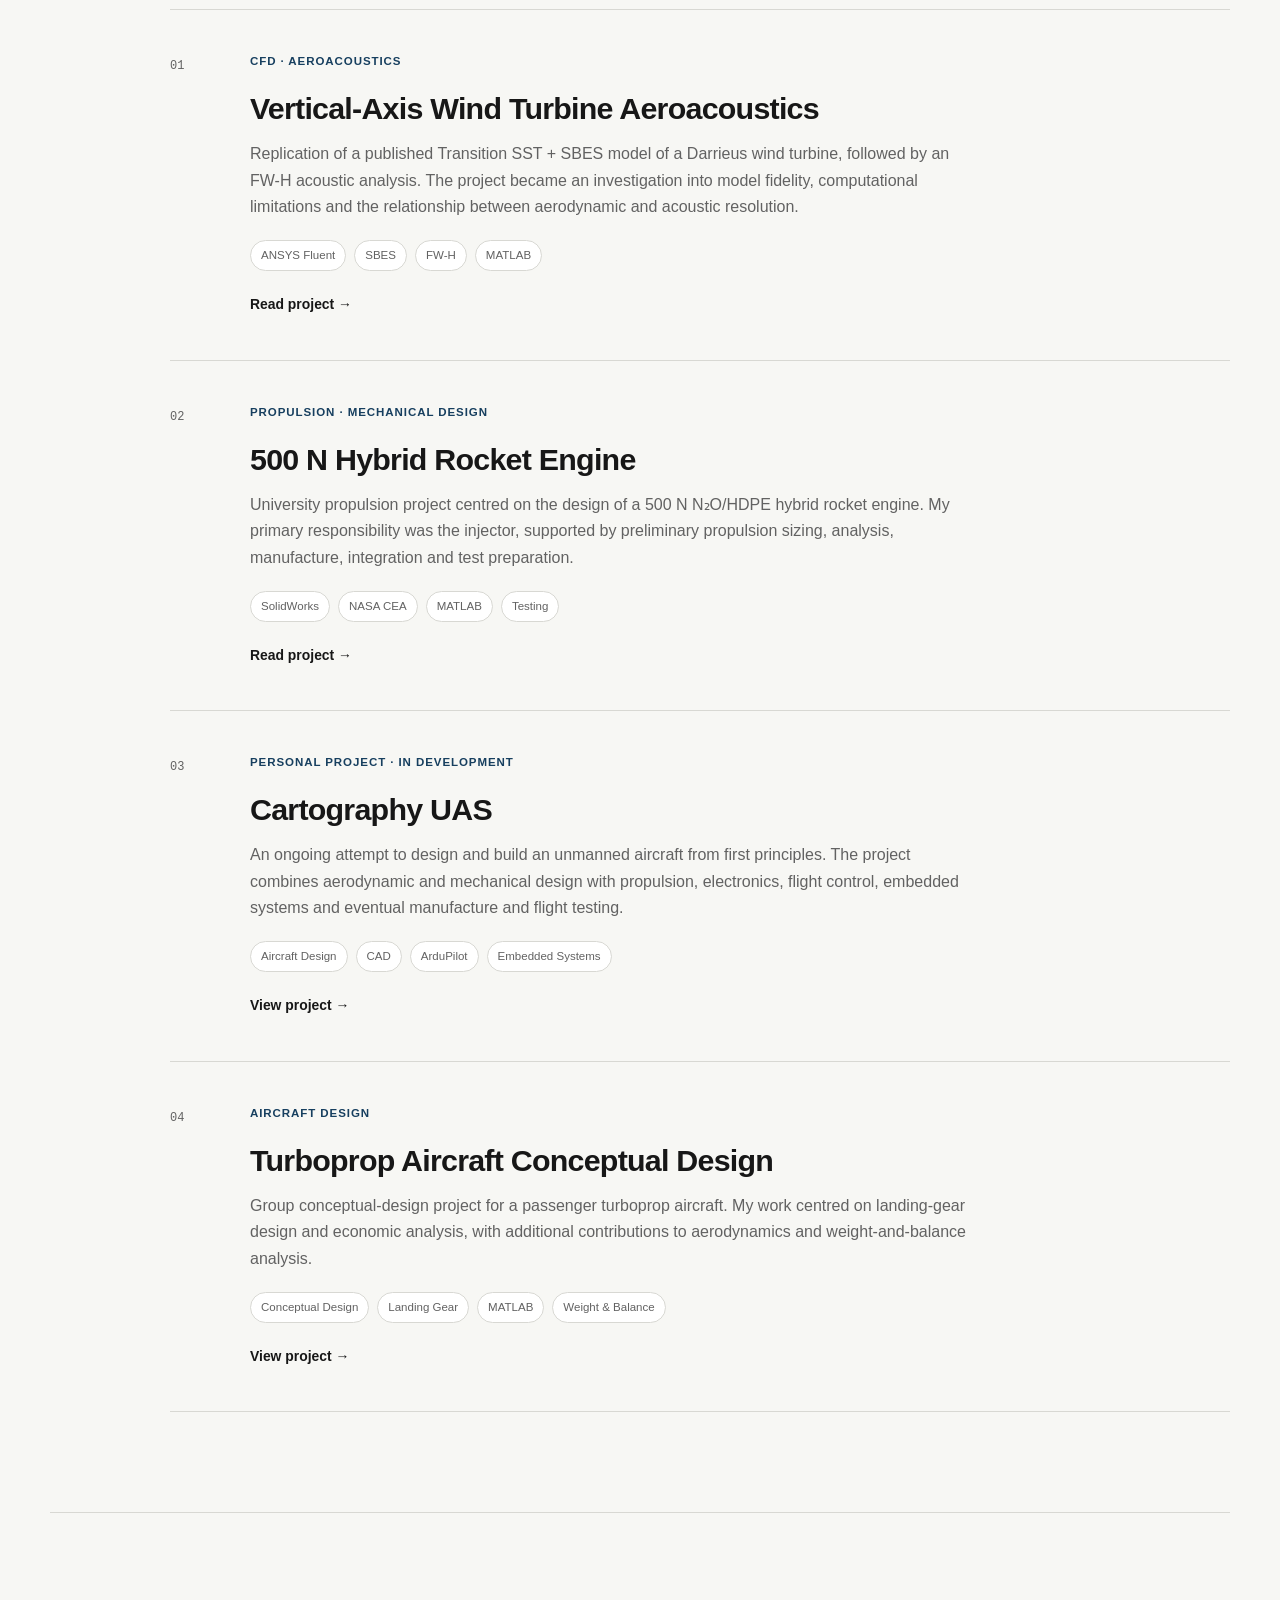
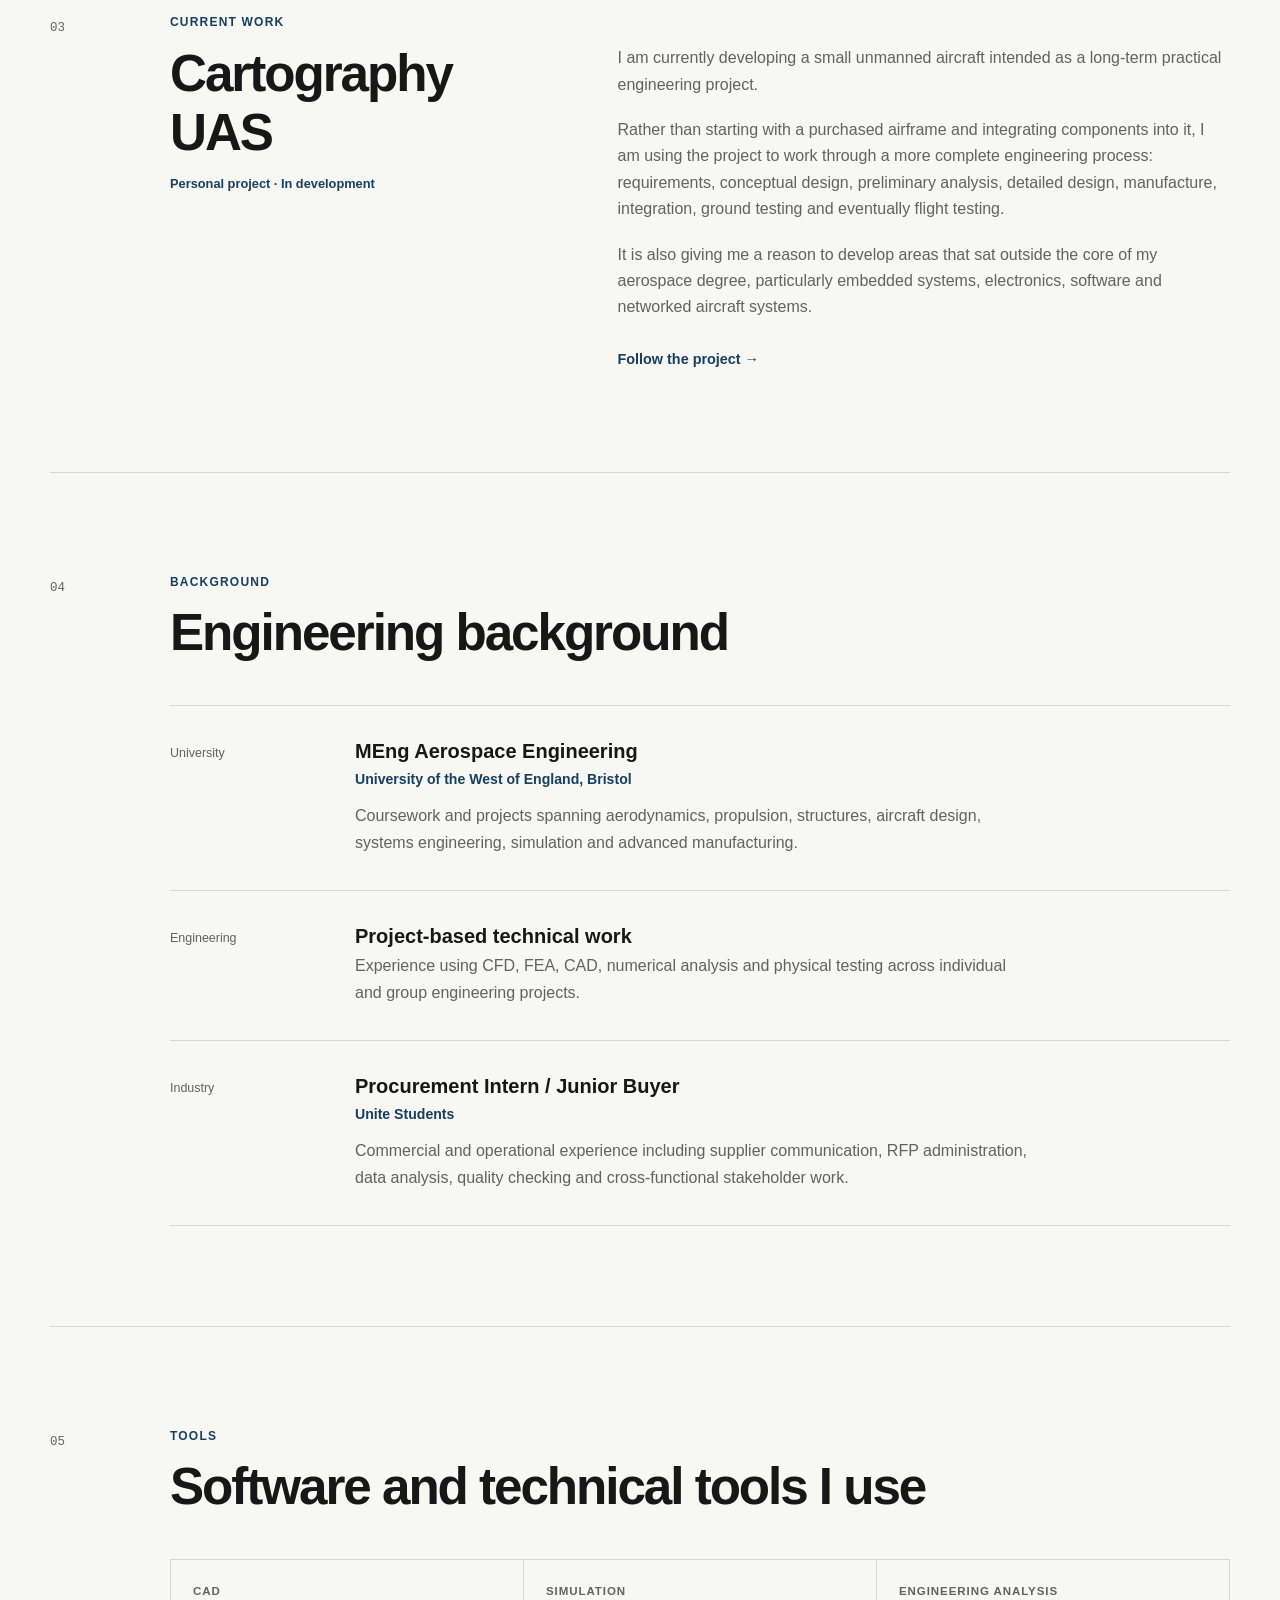
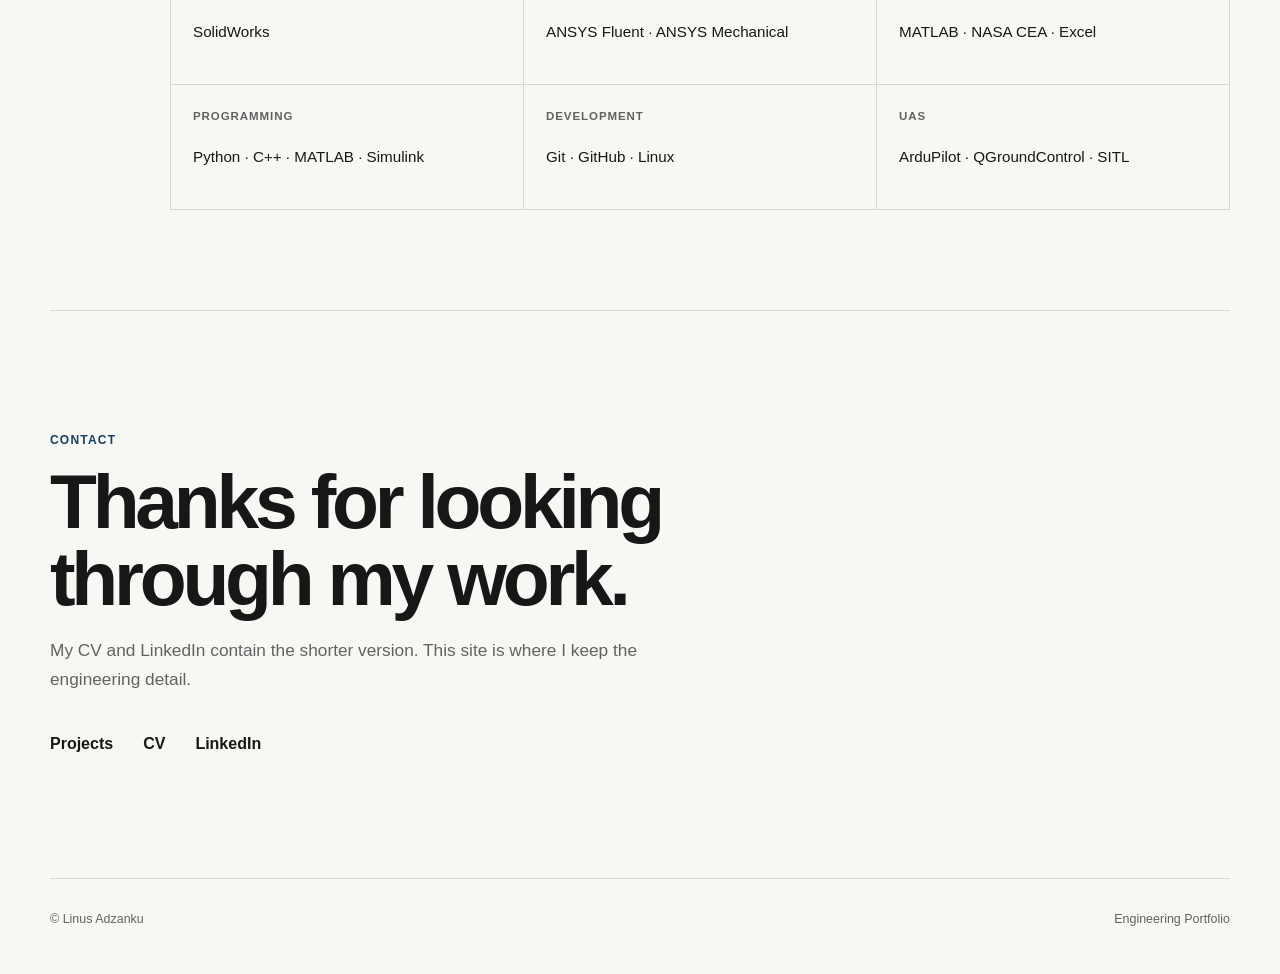
==== commit f5babb88: "made an online more detailed cv/timeline some changes to the aeroacoustics page and homepage too" ====
--- a/index.html
+++ b/index.html
@@ -4,61 +4,71 @@
 <head>
     <meta charset="UTF-8">
 
-    <meta name="viewport" content="width=device-width, initial-scale=1.0">
+    <meta
+        name="viewport"
+        content="width=device-width, initial-scale=1.0"
+    >
 
     <meta
         name="description"
-        content="Engineering portfolio of Linus Adzanku, an aerospace and mechanical engineer working across mechanical design, simulation, propulsion, testing and unmanned aircraft systems."
+        content="Engineering portfolio of Linus Adzanku, a mechanical and aerospace engineer working across mechanical design, CFD, propulsion, testing and unmanned systems."
     >
 
-    <title>Linus Adzanku | Aerospace & Mechanical Engineer</title>
-
-    <link rel="stylesheet" href="css/style.css">
+    <title>
+        Linus Adzanku | Mechanical Engineer
+    </title>
+
+    <!-- Site-wide styling -->
+    <link
+        rel="stylesheet"
+        href="css/style.css"
+    >
+
+    <!-- Homepage only -->
+    <link
+        rel="stylesheet"
+        href="css/home.css"
+    >
 </head>
 
 
 <body>
 
-    <!-- =====================================================
-         Navigation
-         ===================================================== -->
-
+    <!-- Shared navigation -->
     <div id="navigation"></div>
 
 
-
-    <main>
+    <main class="home-page">
 
 
         <!-- =================================================
-             Hero
+             HERO
              ================================================= -->
 
-        <section class="hero">
-
-            <div class="hero-content">
-
-                <p class="eyebrow">
-                    Aerospace & Mechanical Engineer
+        <section class="home-hero">
+
+            <div class="home-hero-content">
+
+                <p class="home-eyebrow">
+                    Mechanical Engineer
                 </p>
 
                 <h1>
                     Linus Adzanku
                 </h1>
 
-                <h2>
-                    I design, analyse and test
-                    engineering systems.
-                </h2>
-
-                <p class="hero-description">
-                    Aerospace engineering graduate working across mechanical
-                    design, computational analysis, propulsion, testing and
-                    unmanned systems.
+                <p class="home-hero-intro">
+                    I'm a mechanical engineer with a background in aerospace engineering, working across mechanical design, simulation, testing, propulsion and unmanned systems.
                 </p>
 
-
-                <div class="hero-actions">
+                <p class="home-hero-secondary">
+                    I use this site to document the engineering projects
+                    I've worked on, the decisions behind them, and what
+                    I learned along the way.
+                </p>
+
+
+                <div class="home-hero-actions">
 
                     <a
                         class="button button-primary"
@@ -83,43 +93,61 @@
 
 
         <!-- =================================================
-             About
+             01 ABOUT
              ================================================= -->
 
-        <section class="content-section about-section">
-
-            <div class="section-label">
-                <p>01 / About</p>
-            </div>
-
-
-            <div class="section-content">
-
-                <h2>
-                    Engineering from concept to analysis and testing.
-                </h2>
-
-                <p class="large-text">
-                    I am an aerospace engineering graduate with a particular
-                    interest in mechanical design, aerodynamics, propulsion,
-                    testing and multidisciplinary engineering.
+        <section class="home-section">
+
+            <div class="home-section-number">
+                01
+            </div>
+
+
+            <div class="home-section-body">
+
+                <p class="home-section-label">
+                    About
                 </p>
 
-                <p>
-                    My work has ranged from the design and development of a
-                    500 N hybrid rocket engine to computational investigation
-                    of vertical-axis wind turbine aeroacoustics, aircraft
-                    conceptual design and the ongoing development of a
-                    cartography unmanned aircraft system.
-                </p>
-
-                <p>
-                    I enjoy projects that require me to move between analytical
-                    work and physical engineering: defining requirements,
-                    developing concepts, performing calculations and
-                    simulations, producing designs, and then understanding how
-                    those designs behave when manufactured or tested.
-                </p>
+                <div class="home-about-grid">
+
+                    <h2>
+                        Engineering through projects.
+                    </h2>
+
+
+                    <div class="home-about-copy">
+
+                        <p>
+                            My background is in aerospace engineering,
+                            but much of the work I enjoy sits across the
+                            broader mechanical-engineering discipline:
+                            designing hardware, understanding how it behaves,
+                            testing assumptions and improving a design when
+                            the real result differs from the expected one.
+                        </p>
+
+                        <p>
+                            My university work has included rocket propulsion,
+                            CFD and aeroacoustics, aircraft conceptual design,
+                            structural analysis and systems engineering.
+                            Alongside that, I am developing personal projects
+                            that push me further into mechanical design,
+                            electronics, embedded systems and unmanned
+                            aircraft.
+                        </p>
+
+                        <p>
+                            This portfolio is intended to show more than final
+                            renders or finished reports. Where useful, I also
+                            document unsuccessful approaches, modelling
+                            limitations, design trade-offs and what I would
+                            change if I repeated the work.
+                        </p>
+
+                    </div>
+
+                </div>
 
             </div>
 
@@ -128,26 +156,35 @@
 
 
         <!-- =================================================
-             Selected Projects
+             02 SELECTED PROJECTS
              ================================================= -->
 
-        <section class="content-section">
-
-            <div class="section-label">
-                <p>02 / Selected Work</p>
-            </div>
-
-
-            <div class="section-content">
-
-                <div class="section-heading-row">
-
-                    <h2>
-                        Engineering Projects
-                    </h2>
+        <section class="home-section">
+
+            <div class="home-section-number">
+                02
+            </div>
+
+
+            <div class="home-section-body">
+
+                <div class="home-section-heading">
+
+                    <div>
+
+                        <p class="home-section-label">
+                            Selected projects
+                        </p>
+
+                        <h2>
+                            Engineering work
+                        </h2>
+
+                    </div>
+
 
                     <a
-                        class="text-link"
+                        class="home-inline-link"
                         href="projects.html">
                         View all projects →
                     </a>
@@ -155,20 +192,79 @@
                 </div>
 
 
-                <div class="featured-projects">
-
-
-                    <!-- Rocket -->
-                    <article class="featured-project-card">
-
-                        <p class="project-number">
+
+                <div class="home-project-list">
+
+
+                    <!-- -------------------------------------
+                         Aeroacoustics
+                         ------------------------------------- -->
+
+                    <article class="home-project">
+
+                        <div class="home-project-index">
                             01
-                        </p>
-
-                        <div class="card-content">
-
-                            <p class="project-category">
-                                Propulsion · Mechanical Design · Testing
+                        </div>
+
+
+                        <div class="home-project-main">
+
+                            <p class="home-project-type">
+                                CFD · Aeroacoustics
+                            </p>
+
+                            <h3>
+                                Vertical-Axis Wind Turbine Aeroacoustics
+                            </h3>
+
+                            <p>
+                                Replication of a published Transition SST +
+                                SBES model of a Darrieus wind turbine,
+                                followed by an FW-H acoustic analysis.
+                                The project became an investigation into
+                                model fidelity, computational limitations
+                                and the relationship between aerodynamic
+                                and acoustic resolution.
+                            </p>
+
+
+                            <div class="home-project-tags">
+
+                                <span>ANSYS Fluent</span>
+                                <span>SBES</span>
+                                <span>FW-H</span>
+                                <span>MATLAB</span>
+
+                            </div>
+
+
+                            <a
+                                class="home-project-link"
+                                href="projects/aeroacoustics.html">
+                                Read project →
+                            </a>
+
+                        </div>
+
+                    </article>
+
+
+
+                    <!-- -------------------------------------
+                         Rocket engine
+                         ------------------------------------- -->
+
+                    <article class="home-project">
+
+                        <div class="home-project-index">
+                            02
+                        </div>
+
+
+                        <div class="home-project-main">
+
+                            <p class="home-project-type">
+                                Propulsion · Mechanical Design
                             </p>
 
                             <h3>
@@ -176,16 +272,29 @@
                             </h3>
 
                             <p>
-                                Design and development of an N₂O/HDPE hybrid
-                                rocket engine for the Race2Space programme,
-                                including injector development, propulsion
-                                analysis, manufacture, integration and testing.
-                            </p>
+                                University propulsion project centred on
+                                the design of a 500 N N₂O/HDPE hybrid
+                                rocket engine. My primary responsibility
+                                was the injector, supported by preliminary
+                                propulsion sizing, analysis, manufacture,
+                                integration and test preparation.
+                            </p>
+
+
+                            <div class="home-project-tags">
+
+                                <span>SolidWorks</span>
+                                <span>NASA CEA</span>
+                                <span>MATLAB</span>
+                                <span>Testing</span>
+
+                            </div>
+
 
                             <a
-                                class="project-link"
+                                class="home-project-link"
                                 href="projects/rocket-engine.html">
-                                View project →
+                                Read project →
                             </a>
 
                         </div>
@@ -194,53 +303,21 @@
 
 
 
-                    <!-- Aeroacoustics -->
-                    <article class="featured-project-card">
-
-                        <p class="project-number">
-                            02
-                        </p>
-
-                        <div class="card-content">
-
-                            <p class="project-category">
-                                CFD · Aeroacoustics · Signal Processing
-                            </p>
-
-                            <h3>
-                                VAWT Aeroacoustics
-                            </h3>
-
-                            <p>
-                                Computational investigation of aerodynamic
-                                noise generated by a vertical-axis wind turbine
-                                using transient CFD, scale-resolving simulation
-                                and frequency-domain analysis.
-                            </p>
-
-                            <a
-                                class="project-link"
-                                href="projects/aeroacoustics.html">
-                                View project →
-                            </a>
-
-                        </div>
-
-                    </article>
-
-
-
-                    <!-- UAS -->
-                    <article class="featured-project-card">
-
-                        <p class="project-number">
+                    <!-- -------------------------------------
+                         UAS
+                         ------------------------------------- -->
+
+                    <article class="home-project">
+
+                        <div class="home-project-index">
                             03
-                        </p>
-
-                        <div class="card-content">
-
-                            <p class="project-category">
-                                UAS · Mechanical · Electronics · Software
+                        </div>
+
+
+                        <div class="home-project-main">
+
+                            <p class="home-project-type">
+                                Personal Project · In Development
                             </p>
 
                             <h3>
@@ -248,14 +325,28 @@
                             </h3>
 
                             <p>
-                                Ongoing personal project developing an unmanned
-                                aircraft system from requirements and
-                                conceptual design through mechanical,
-                                electrical and flight-control integration.
-                            </p>
+                                An ongoing attempt to design and build an
+                                unmanned aircraft from first principles.
+                                The project combines aerodynamic and
+                                mechanical design with propulsion,
+                                electronics, flight control, embedded
+                                systems and eventual manufacture and
+                                flight testing.
+                            </p>
+
+
+                            <div class="home-project-tags">
+
+                                <span>Aircraft Design</span>
+                                <span>CAD</span>
+                                <span>ArduPilot</span>
+                                <span>Embedded Systems</span>
+
+                            </div>
+
 
                             <a
-                                class="project-link"
+                                class="home-project-link"
                                 href="projects/uas.html">
                                 View project →
                             </a>
@@ -265,6 +356,58 @@
                     </article>
 
 
+
+                    <!-- -------------------------------------
+                         Aircraft design
+                         ------------------------------------- -->
+
+                    <article class="home-project">
+
+                        <div class="home-project-index">
+                            04
+                        </div>
+
+
+                        <div class="home-project-main">
+
+                            <p class="home-project-type">
+                                Aircraft Design
+                            </p>
+
+                            <h3>
+                                Turboprop Aircraft Conceptual Design
+                            </h3>
+
+                            <p>
+                                Group conceptual-design project for a
+                                passenger turboprop aircraft. My work
+                                centred on landing-gear design and economic
+                                analysis, with additional contributions to
+                                aerodynamics and weight-and-balance analysis.
+                            </p>
+
+
+                            <div class="home-project-tags">
+
+                                <span>Conceptual Design</span>
+                                <span>Landing Gear</span>
+                                <span>MATLAB</span>
+                                <span>Weight &amp; Balance</span>
+
+                            </div>
+
+
+                            <a
+                                class="home-project-link"
+                                href="projects/aircraft-design.html">
+                                View project →
+                            </a>
+
+                        </div>
+
+                    </article>
+
+
                 </div>
 
             </div>
@@ -274,218 +417,185 @@
 
 
         <!-- =================================================
-             Capabilities
+             03 CURRENT WORK
              ================================================= -->
 
-        <section class="content-section">
-
-            <div class="section-label">
-                <p>03 / Capabilities</p>
-            </div>
-
-
-            <div class="section-content">
+        <section class="home-section">
+
+            <div class="home-section-number">
+                03
+            </div>
+
+
+            <div class="home-section-body">
+
+                <p class="home-section-label">
+                    Current work
+                </p>
+
+                <div class="home-current-grid">
+
+                    <div>
+
+                        <h2>
+                            Cartography UAS
+                        </h2>
+
+                        <p class="home-current-status">
+                            Personal project · In development
+                        </p>
+
+                    </div>
+
+
+                    <div class="home-current-copy">
+
+                        <p>
+                            I am currently developing a small unmanned
+                            aircraft intended as a long-term practical
+                            engineering project.
+                        </p>
+
+                        <p>
+                            Rather than starting with a purchased airframe
+                            and integrating components into it, I am using
+                            the project to work through a more complete
+                            engineering process: requirements, conceptual
+                            design, preliminary analysis, detailed design,
+                            manufacture, integration, ground testing and
+                            eventually flight testing.
+                        </p>
+
+                        <p>
+                            It is also giving me a reason to develop areas
+                            that sat outside the core of my aerospace degree,
+                            particularly embedded systems, electronics,
+                            software and networked aircraft systems.
+                        </p>
+
+
+                        <a
+                            class="home-inline-link"
+                            href="projects/uas.html">
+                            Follow the project →
+                        </a>
+
+                    </div>
+
+                </div>
+
+            </div>
+
+        </section>
+
+
+
+        <!-- =================================================
+             04 BACKGROUND
+             ================================================= -->
+
+        <section class="home-section">
+
+            <div class="home-section-number">
+                04
+            </div>
+
+
+            <div class="home-section-body">
+
+                <p class="home-section-label">
+                    Background
+                </p>
 
                 <h2>
-                    Engineering Toolkit
+                    Engineering background
                 </h2>
 
 
-                <div class="capabilities-grid">
-
-
-                    <div class="capability">
-
-                        <h3>
-                            Mechanical Design
-                        </h3>
-
-                        <p>
-                            Component and system design, CAD, engineering
-                            drawings, design trade-offs and design for
-                            manufacture.
-                        </p>
-
-                        <p class="tools">
-                            SolidWorks · Mechanical Design · DFM
-                        </p>
-
-                    </div>
-
-
-
-                    <div class="capability">
-
-                        <h3>
-                            Simulation & Analysis
-                        </h3>
-
-                        <p>
-                            Computational investigation of fluid and structural
-                            behaviour supported by analytical calculations and
-                            engineering judgement.
-                        </p>
-
-                        <p class="tools">
-                            ANSYS Fluent · ANSYS Mechanical · MATLAB · NASA CEA
-                        </p>
-
-                    </div>
-
-
-
-                    <div class="capability">
-
-                        <h3>
-                            Testing & Validation
-                        </h3>
-
-                        <p>
-                            Test planning, system integration, troubleshooting
-                            and comparison of physical or numerical results
-                            against expected behaviour.
-                        </p>
-
-                        <p class="tools">
-                            Test & Validation · Data Analysis · Troubleshooting
-                        </p>
-
-                    </div>
-
-
-
-                    <div class="capability">
-
-                        <h3>
-                            Programming & Systems
-                        </h3>
-
-                        <p>
-                            Engineering programming and automation alongside
-                            developing experience in embedded, networked and
-                            autonomous systems.
-                        </p>
-
-                        <p class="tools">
-                            MATLAB · Python · C++ · Simulink · Git
-                        </p>
-
-                    </div>
-
-
-                </div>
-
-            </div>
-
-        </section>
-
-
-
-        <!-- =================================================
-             Background
-             ================================================= -->
-
-        <section class="content-section">
-
-            <div class="section-label">
-                <p>04 / Background</p>
-            </div>
-
-
-            <div class="section-content">
-
-                <h2>
-                    Education & Experience
-                </h2>
-
-
-                <div class="timeline">
-
-
-                    <div class="timeline-item">
-
-                        <div class="timeline-date">
-                            <p>University</p>
-                        </div>
-
-                        <div class="timeline-content">
+                <div class="home-background">
+
+
+                    <article>
+
+                        <div class="home-background-date">
+                            University
+                        </div>
+
+                        <div>
 
                             <h3>
                                 MEng Aerospace Engineering
                             </h3>
 
-                            <p class="timeline-organisation">
+                            <p class="home-background-place">
                                 University of the West of England, Bristol
                             </p>
 
                             <p>
-                                Aerospace engineering degree covering
+                                Coursework and projects spanning
                                 aerodynamics, propulsion, structures,
-                                manufacturing, aircraft design and systems
-                                engineering.
-                            </p>
-
-                        </div>
-
-                    </div>
-
-
-
-                    <div class="timeline-item">
-
-                        <div class="timeline-date">
-                            <p>Engineering Projects</p>
-                        </div>
-
-                        <div class="timeline-content">
+                                aircraft design, systems engineering,
+                                simulation and advanced manufacturing.
+                            </p>
+
+                        </div>
+
+                    </article>
+
+
+
+                    <article>
+
+                        <div class="home-background-date">
+                            Engineering
+                        </div>
+
+                        <div>
 
                             <h3>
-                                Design, Simulation & Testing
+                                Project-based technical work
                             </h3>
 
-                            <p class="timeline-organisation">
-                                University and personal engineering work
-                            </p>
-
                             <p>
-                                Practical and computational work spanning
-                                propulsion, CFD, aeroacoustics, aircraft
-                                design, structural analysis and unmanned
-                                aircraft development.
-                            </p>
-
-                        </div>
-
-                    </div>
-
-
-
-                    <div class="timeline-item">
-
-                        <div class="timeline-date">
-                            <p>Industry</p>
-                        </div>
-
-                        <div class="timeline-content">
+                                Experience using CFD, FEA, CAD,
+                                numerical analysis and physical testing
+                                across individual and group engineering
+                                projects.
+                            </p>
+
+                        </div>
+
+                    </article>
+
+
+
+                    <article>
+
+                        <div class="home-background-date">
+                            Industry
+                        </div>
+
+                        <div>
 
                             <h3>
                                 Procurement Intern / Junior Buyer
                             </h3>
 
-                            <p class="timeline-organisation">
+                            <p class="home-background-place">
                                 Unite Students
                             </p>
 
                             <p>
-                                Commercial and operational experience involving
-                                supplier engagement, RFP management, data
-                                analysis, quality checks and cross-functional
-                                stakeholder communication.
-                            </p>
-
-                        </div>
-
-                    </div>
+                                Commercial and operational experience
+                                including supplier communication,
+                                RFP administration, data analysis,
+                                quality checking and cross-functional
+                                stakeholder work.
+                            </p>
+
+                        </div>
+
+                    </article>
 
 
                 </div>
@@ -497,43 +607,123 @@
 
 
         <!-- =================================================
-             Contact
+             05 TOOLS
              ================================================= -->
 
-        <section class="contact-section">
-
-            <p class="eyebrow">
+        <section class="home-section">
+
+            <div class="home-section-number">
+                05
+            </div>
+
+
+            <div class="home-section-body">
+
+                <p class="home-section-label">
+                    Tools
+                </p>
+
+                <h2>
+                    Software and technical tools I use
+                </h2>
+
+
+                <div class="home-tools">
+
+                    <div>
+                        <span>CAD</span>
+
+                        <p>
+                            SolidWorks
+                        </p>
+                    </div>
+
+                    <div>
+                        <span>Simulation</span>
+
+                        <p>
+                            ANSYS Fluent · ANSYS Mechanical
+                        </p>
+                    </div>
+
+                    <div>
+                        <span>Engineering analysis</span>
+
+                        <p>
+                            MATLAB · NASA CEA · Excel
+                        </p>
+                    </div>
+
+                    <div>
+                        <span>Programming</span>
+
+                        <p>
+                            Python · C++ · MATLAB · Simulink
+                        </p>
+                    </div>
+
+                    <div>
+                        <span>Development</span>
+
+                        <p>
+                            Git · GitHub · Linux
+                        </p>
+                    </div>
+
+                    <div>
+                        <span>UAS</span>
+
+                        <p>
+                            ArduPilot · QGroundControl · SITL
+                        </p>
+                    </div>
+
+                </div>
+
+            </div>
+
+        </section>
+
+
+
+        <!-- =================================================
+             CONTACT
+             ================================================= -->
+
+        <section class="home-contact">
+
+            <p class="home-section-label">
                 Contact
             </p>
 
             <h2>
-                Interested in my work?
+                Thanks for looking through my work.
             </h2>
 
             <p>
-                You can find more detail in my project portfolio,
-                CV and LinkedIn profile.
+                My CV and LinkedIn contain the shorter version.
+                This site is where I keep the engineering detail.
             </p>
 
 
-            <div class="contact-links">
+            <div class="home-contact-links">
 
                 <a href="projects.html">
-                    Projects →
+                    Projects
                 </a>
 
                 <a
                     href="assets/documents/Linus_Adzanku-resume.pdf"
                     target="_blank"
                     rel="noopener noreferrer">
-                    CV →
+                    CV
                 </a>
 
                 <a
                     href="https://www.linkedin.com/in/linus-adzanku"
                     target="_blank"
                     rel="noopener noreferrer">
-                    LinkedIn →
+                    LinkedIn
                 </a>
 
             </div>
@@ -544,10 +734,6 @@
     </main>
 
 
-
-    <!-- =====================================================
-         Footer
-         ===================================================== -->
 
     <footer class="site-footer">
 
@@ -561,6 +747,7 @@
 
     </footer>
 
+
     <script src="js/navigation.js"></script>
 
 </body>
--- a/css/home.css
+++ b/css/home.css
@@ -0,0 +1,651 @@
+/* =========================================================
+   HOMEPAGE
+   Page-specific stylesheet
+   ========================================================= */
+
+
+/* =========================================================
+   PAGE
+   ========================================================= */
+
+.home-page {
+    width: calc(100% - 40px);
+    max-width: 1180px;
+
+    margin: 0 auto;
+}
+
+
+
+/* =========================================================
+   HERO
+   ========================================================= */
+
+.home-hero {
+    min-height: 650px;
+
+    display: flex;
+    align-items: center;
+
+    padding: 110px 0 120px;
+}
+
+
+.home-hero-content {
+    max-width: 930px;
+}
+
+
+.home-eyebrow {
+    margin-bottom: 20px;
+
+    color: var(--accent);
+
+    font-size: 0.8rem;
+    font-weight: 650;
+
+    text-transform: uppercase;
+    letter-spacing: 0.11em;
+}
+
+
+.home-hero h1 {
+    margin-bottom: 30px;
+
+    font-size: clamp(4rem, 10vw, 7.5rem);
+    line-height: 0.92;
+
+    letter-spacing: -0.065em;
+}
+
+
+.home-hero-intro {
+    max-width: 820px;
+
+    margin-bottom: 16px;
+
+    color: var(--text);
+
+    font-size: clamp(1.4rem, 2.7vw, 2rem);
+    line-height: 1.45;
+
+    letter-spacing: -0.025em;
+}
+
+
+.home-hero-secondary {
+    max-width: 700px;
+
+    margin-bottom: 38px;
+
+    font-size: 1.08rem;
+}
+
+
+.home-hero-actions {
+    display: flex;
+
+    flex-wrap: wrap;
+
+    gap: 14px;
+}
+
+
+
+/* =========================================================
+   SHARED HOMEPAGE SECTIONS
+   ========================================================= */
+
+.home-section {
+    padding: 100px 0;
+
+    display: grid;
+
+    grid-template-columns: 70px minmax(0, 1fr);
+
+    gap: 50px;
+
+    border-top: 1px solid var(--border);
+}
+
+
+.home-section-number {
+    padding-top: 5px;
+
+    color: var(--muted);
+
+    font-family:
+        "SFMono-Regular",
+        Consolas,
+        monospace;
+
+    font-size: 0.78rem;
+}
+
+
+.home-section-body {
+    min-width: 0;
+}
+
+
+.home-section-label {
+    margin-bottom: 12px;
+
+    color: var(--accent);
+
+    font-size: 0.75rem;
+    font-weight: 650;
+
+    text-transform: uppercase;
+    letter-spacing: 0.1em;
+}
+
+
+.home-section-body > h2,
+.home-section-heading h2 {
+    margin-bottom: 45px;
+
+    font-size: clamp(2rem, 4vw, 3.2rem);
+    line-height: 1.08;
+
+    letter-spacing: -0.04em;
+}
+
+
+.home-inline-link {
+    color: var(--accent);
+
+    font-size: 0.9rem;
+    font-weight: 600;
+}
+
+
+
+/* =========================================================
+   ABOUT
+   ========================================================= */
+
+.home-about-grid {
+    display: grid;
+
+    grid-template-columns:
+        minmax(260px, 0.75fr)
+        minmax(0, 1.25fr);
+
+    gap: 80px;
+}
+
+
+.home-about-grid h2 {
+    margin: 0;
+
+    font-size: clamp(2rem, 4vw, 3.25rem);
+    line-height: 1.08;
+
+    letter-spacing: -0.04em;
+}
+
+
+.home-about-copy {
+    max-width: 730px;
+}
+
+
+.home-about-copy p {
+    margin-bottom: 20px;
+
+    font-size: 1.03rem;
+}
+
+
+
+/* =========================================================
+   SECTION HEADING
+   ========================================================= */
+
+.home-section-heading {
+    margin-bottom: 35px;
+
+    display: flex;
+
+    justify-content: space-between;
+    align-items: flex-end;
+
+    gap: 30px;
+}
+
+
+.home-section-heading h2 {
+    margin-bottom: 0;
+}
+
+
+
+/* =========================================================
+   PROJECTS
+   ========================================================= */
+
+.home-project-list {
+    border-top: 1px solid var(--border);
+}
+
+
+.home-project {
+    padding: 42px 0;
+
+    display: grid;
+
+    grid-template-columns: 55px minmax(0, 1fr);
+
+    gap: 25px;
+
+    border-bottom: 1px solid var(--border);
+}
+
+
+.home-project-index {
+    padding-top: 5px;
+
+    color: var(--muted);
+
+    font-family:
+        "SFMono-Regular",
+        Consolas,
+        monospace;
+
+    font-size: 0.75rem;
+}
+
+
+.home-project-main {
+    max-width: 820px;
+}
+
+
+.home-project-type {
+    margin-bottom: 10px;
+
+    color: var(--accent);
+
+    font-size: 0.72rem;
+    font-weight: 650;
+
+    text-transform: uppercase;
+    letter-spacing: 0.08em;
+}
+
+
+.home-project h3 {
+    margin-bottom: 15px;
+
+    font-size: clamp(1.4rem, 2.6vw, 1.9rem);
+
+    letter-spacing: -0.025em;
+}
+
+
+.home-project-main > p {
+    max-width: 730px;
+
+    margin-bottom: 20px;
+}
+
+
+.home-project-tags {
+    margin-bottom: 20px;
+
+    display: flex;
+
+    flex-wrap: wrap;
+
+    gap: 8px;
+}
+
+
+.home-project-tags span {
+    padding: 5px 10px;
+
+    background: var(--surface);
+
+    border: 1px solid var(--border);
+
+    border-radius: 100px;
+
+    color: var(--muted);
+
+    font-size: 0.72rem;
+}
+
+
+.home-project-link {
+    color: var(--text);
+
+    font-size: 0.87rem;
+    font-weight: 600;
+}
+
+
+.home-project-link:hover {
+    color: var(--accent);
+}
+
+
+
+/* =========================================================
+   CURRENT WORK
+   ========================================================= */
+
+.home-current-grid {
+    display: grid;
+
+    grid-template-columns:
+        minmax(260px, 0.75fr)
+        minmax(0, 1.25fr);
+
+    gap: 80px;
+}
+
+
+.home-current-grid h2 {
+    margin-bottom: 10px;
+
+    font-size: clamp(2rem, 4vw, 3.25rem);
+
+    letter-spacing: -0.04em;
+}
+
+
+.home-current-status {
+    color: var(--accent);
+
+    font-size: 0.8rem;
+    font-weight: 600;
+}
+
+
+.home-current-copy {
+    max-width: 720px;
+}
+
+
+.home-current-copy p {
+    margin-bottom: 19px;
+}
+
+
+.home-current-copy .home-inline-link {
+    display: inline-block;
+
+    margin-top: 8px;
+}
+
+
+
+/* =========================================================
+   BACKGROUND
+   ========================================================= */
+
+.home-background {
+    border-top: 1px solid var(--border);
+}
+
+
+.home-background article {
+    padding: 34px 0;
+
+    display: grid;
+
+    grid-template-columns: 150px minmax(0, 1fr);
+
+    gap: 35px;
+
+    border-bottom: 1px solid var(--border);
+}
+
+
+.home-background-date {
+    padding-top: 3px;
+
+    color: var(--muted);
+
+    font-size: 0.78rem;
+}
+
+
+.home-background h3 {
+    margin-bottom: 5px;
+
+    font-size: 1.25rem;
+}
+
+
+.home-background-place {
+    margin-bottom: 12px;
+
+    color: var(--accent);
+
+    font-size: 0.88rem;
+    font-weight: 550;
+}
+
+
+.home-background article div:last-child > p:last-child {
+    max-width: 680px;
+
+    margin-bottom: 0;
+}
+
+
+
+/* =========================================================
+   TOOLS
+   ========================================================= */
+
+.home-tools {
+    display: grid;
+
+    grid-template-columns: repeat(3, 1fr);
+
+    border-top: 1px solid var(--border);
+    border-left: 1px solid var(--border);
+}
+
+
+.home-tools > div {
+    min-height: 125px;
+
+    padding: 22px;
+
+    border-right: 1px solid var(--border);
+    border-bottom: 1px solid var(--border);
+}
+
+
+.home-tools span {
+    display: block;
+
+    margin-bottom: 18px;
+
+    color: var(--muted);
+
+    font-size: 0.72rem;
+    font-weight: 650;
+
+    text-transform: uppercase;
+    letter-spacing: 0.08em;
+}
+
+
+.home-tools p {
+    margin: 0;
+
+    color: var(--text);
+
+    font-size: 0.95rem;
+}
+
+
+
+/* =========================================================
+   CONTACT
+   ========================================================= */
+
+.home-contact {
+    padding: 120px 0;
+
+    border-top: 1px solid var(--border);
+}
+
+
+.home-contact h2 {
+    max-width: 800px;
+
+    margin-bottom: 20px;
+
+    font-size: clamp(2.5rem, 6vw, 5rem);
+    line-height: 1;
+
+    letter-spacing: -0.055em;
+}
+
+
+.home-contact > p:not(.home-section-label) {
+    max-width: 620px;
+
+    font-size: 1.08rem;
+}
+
+
+.home-contact-links {
+    margin-top: 38px;
+
+    display: flex;
+
+    flex-wrap: wrap;
+
+    gap: 30px;
+}
+
+
+.home-contact-links a {
+    font-weight: 600;
+}
+
+
+.home-contact-links a:hover {
+    color: var(--accent);
+}
+
+
+
+/* =========================================================
+   TABLET
+   ========================================================= */
+
+@media (max-width: 850px) {
+
+    .home-hero {
+        min-height: auto;
+
+        padding: 90px 0;
+    }
+
+
+    .home-section {
+        padding: 80px 0;
+
+        grid-template-columns: 40px minmax(0, 1fr);
+
+        gap: 25px;
+    }
+
+
+    .home-about-grid,
+    .home-current-grid {
+        grid-template-columns: 1fr;
+
+        gap: 35px;
+    }
+
+
+    .home-tools {
+        grid-template-columns: repeat(2, 1fr);
+    }
+
+}
+
+
+
+/* =========================================================
+   MOBILE
+   ========================================================= */
+
+@media (max-width: 650px) {
+
+    .home-page {
+        width: calc(100% - 32px);
+    }
+
+
+    .home-hero {
+        padding: 75px 0 80px;
+    }
+
+
+    .home-hero h1 {
+        font-size: clamp(3.5rem, 18vw, 5rem);
+    }
+
+
+    .home-hero-intro {
+        font-size: 1.35rem;
+    }
+
+
+    .home-section {
+        padding: 65px 0;
+
+        grid-template-columns: 1fr;
+
+        gap: 10px;
+    }
+
+
+    .home-section-heading {
+        align-items: flex-start;
+
+        flex-direction: column;
+
+        gap: 12px;
+    }
+
+
+    .home-project {
+        grid-template-columns: 35px minmax(0, 1fr);
+
+        gap: 12px;
+    }
+
+
+    .home-background article {
+        grid-template-columns: 1fr;
+
+        gap: 8px;
+    }
+
+
+    .home-tools {
+        grid-template-columns: 1fr;
+    }
+
+
+    .home-tools > div {
+        min-height: auto;
+    }
+
+
+    .home-contact {
+        padding: 80px 0;
+    }
+
+}
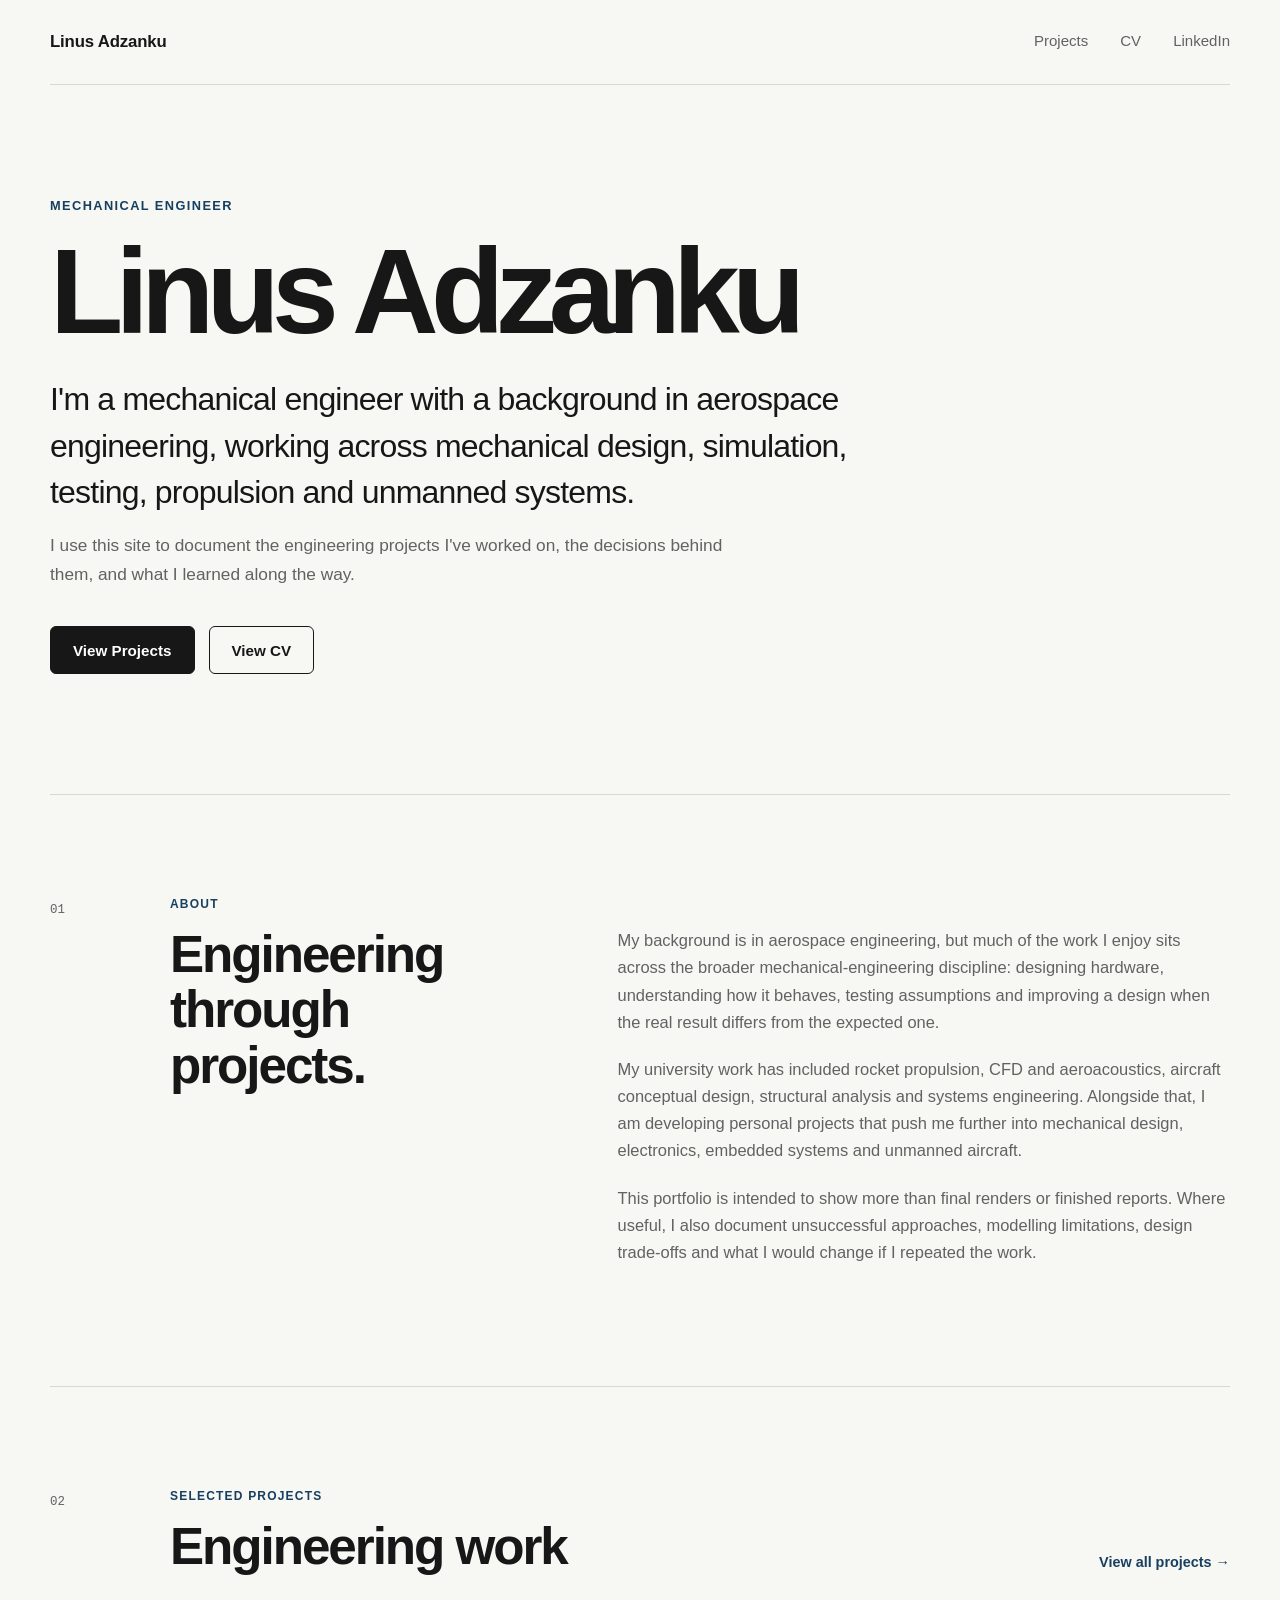
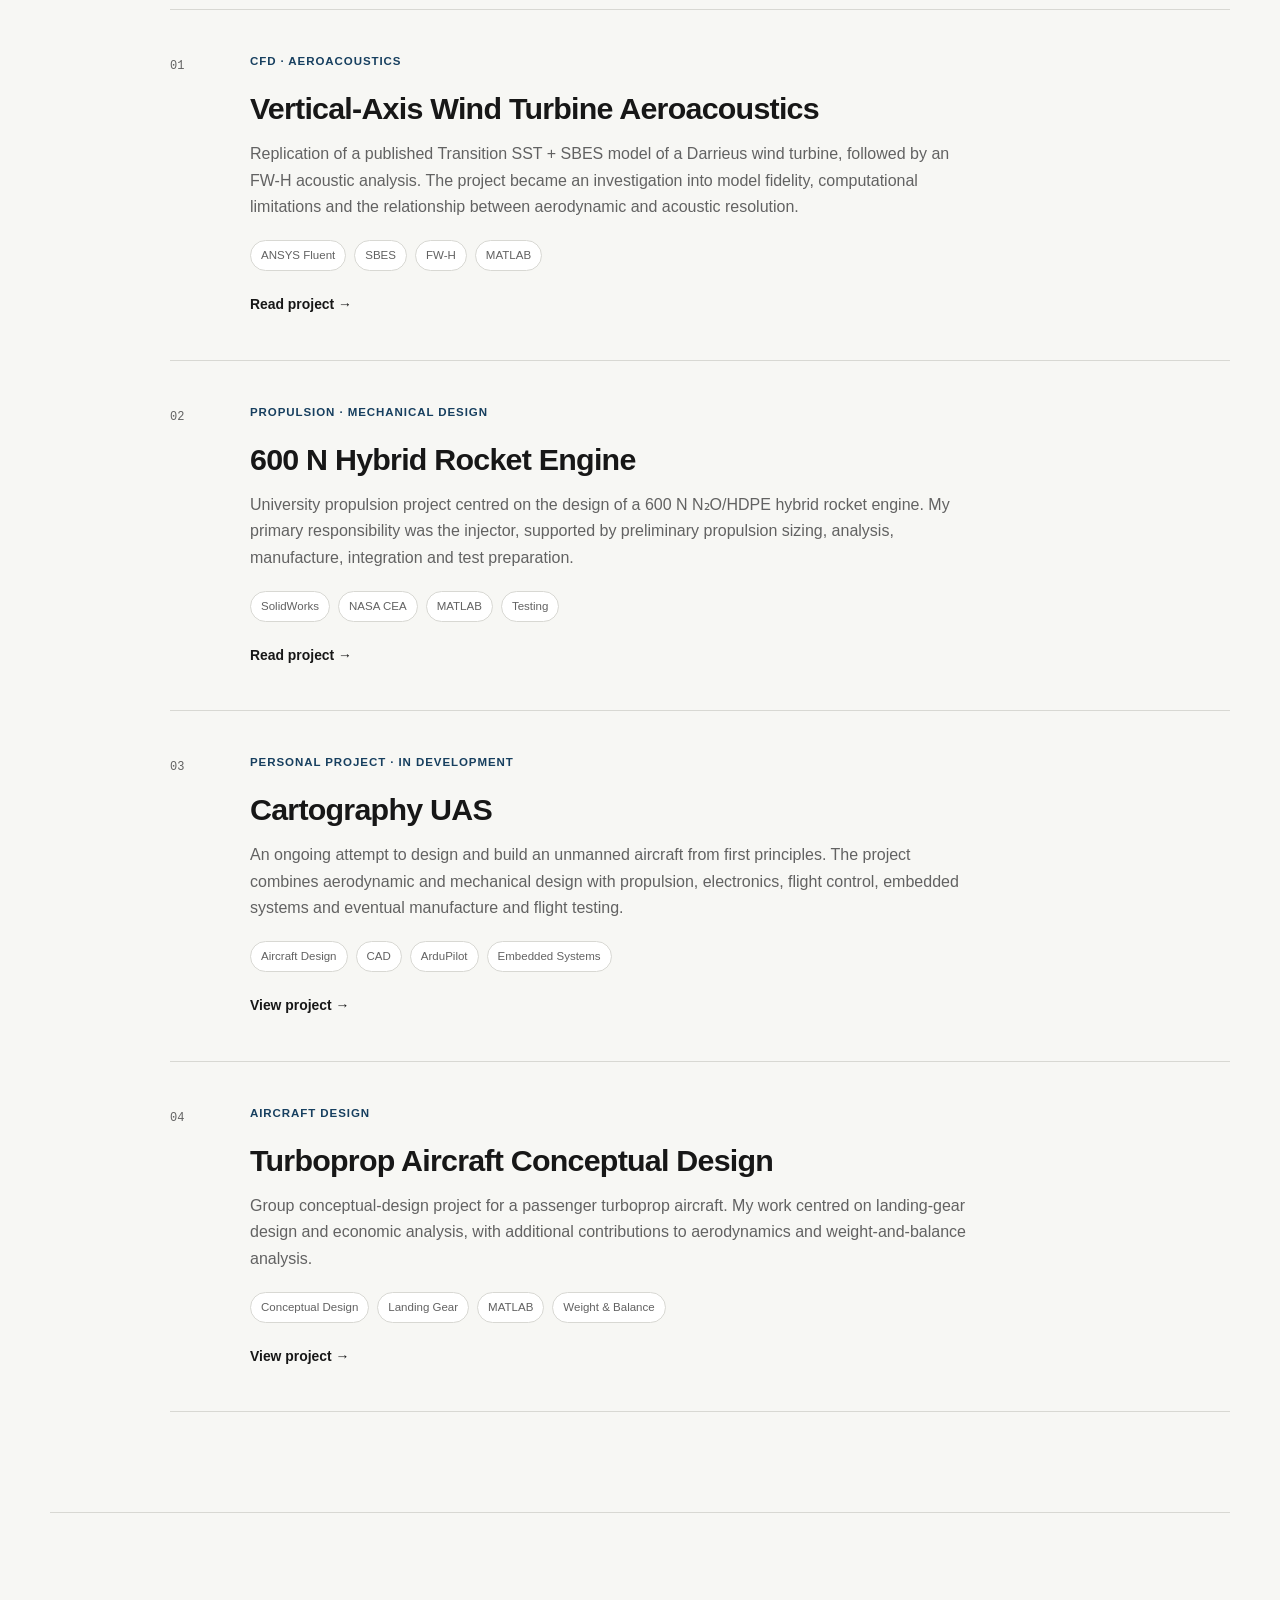
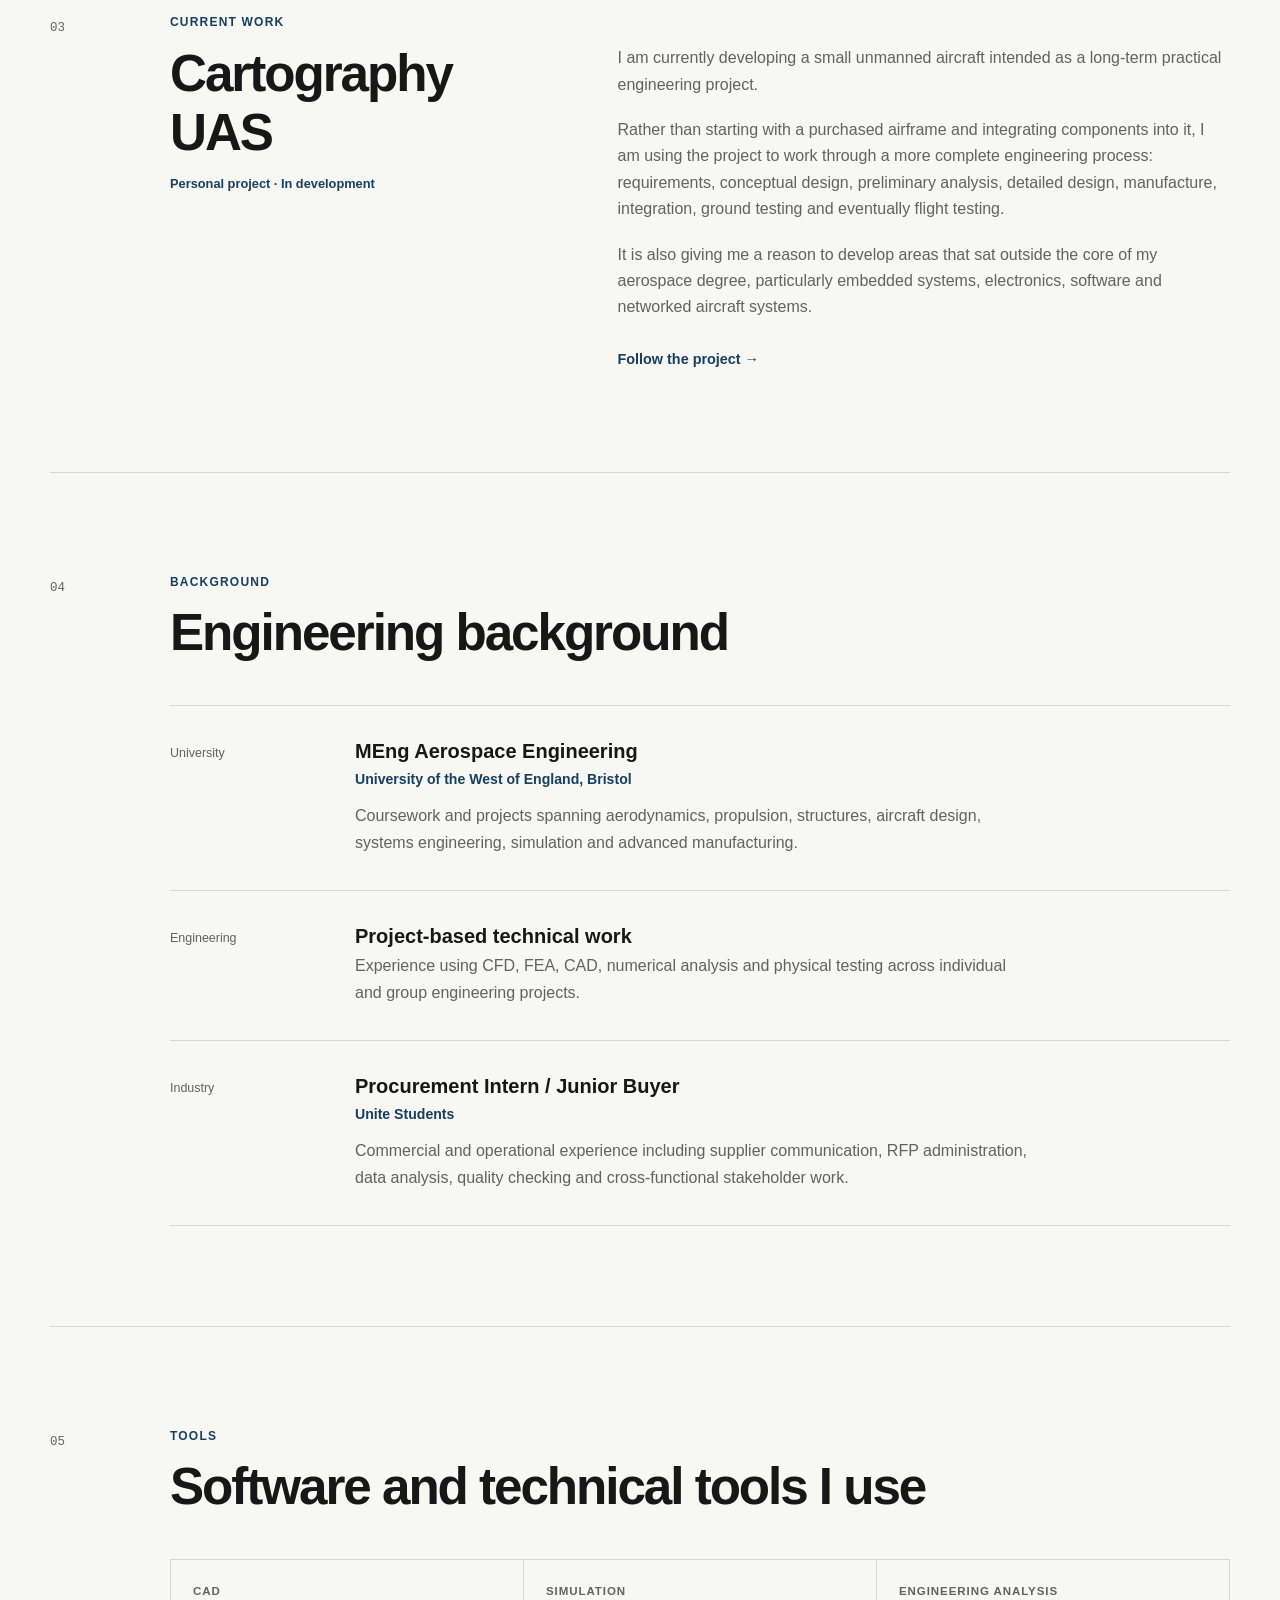
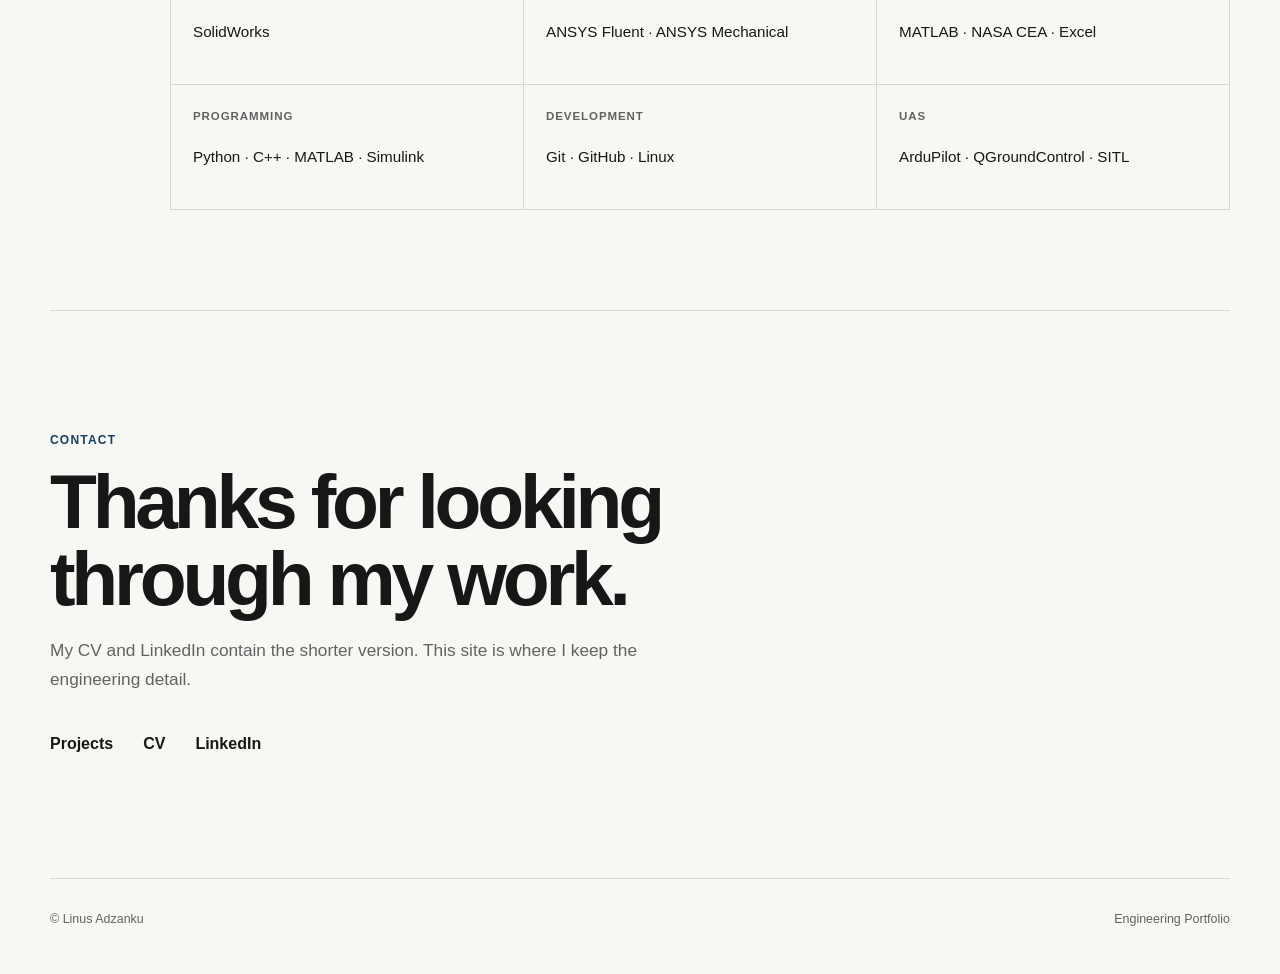
==== commit 064660d1: "more work on capstone page 1. added all images and videos and report file 2. improved prose 3. made " ====
--- a/index.html
+++ b/index.html
@@ -268,12 +268,12 @@
                             </p>
 
                             <h3>
-                                500 N Hybrid Rocket Engine
+                                600 N Hybrid Rocket Engine
                             </h3>
 
                             <p>
                                 University propulsion project centred on
-                                the design of a 500 N N₂O/HDPE hybrid
+                                the design of a 600 N N₂O/HDPE hybrid
                                 rocket engine. My primary responsibility
                                 was the injector, supported by preliminary
                                 propulsion sizing, analysis, manufacture,
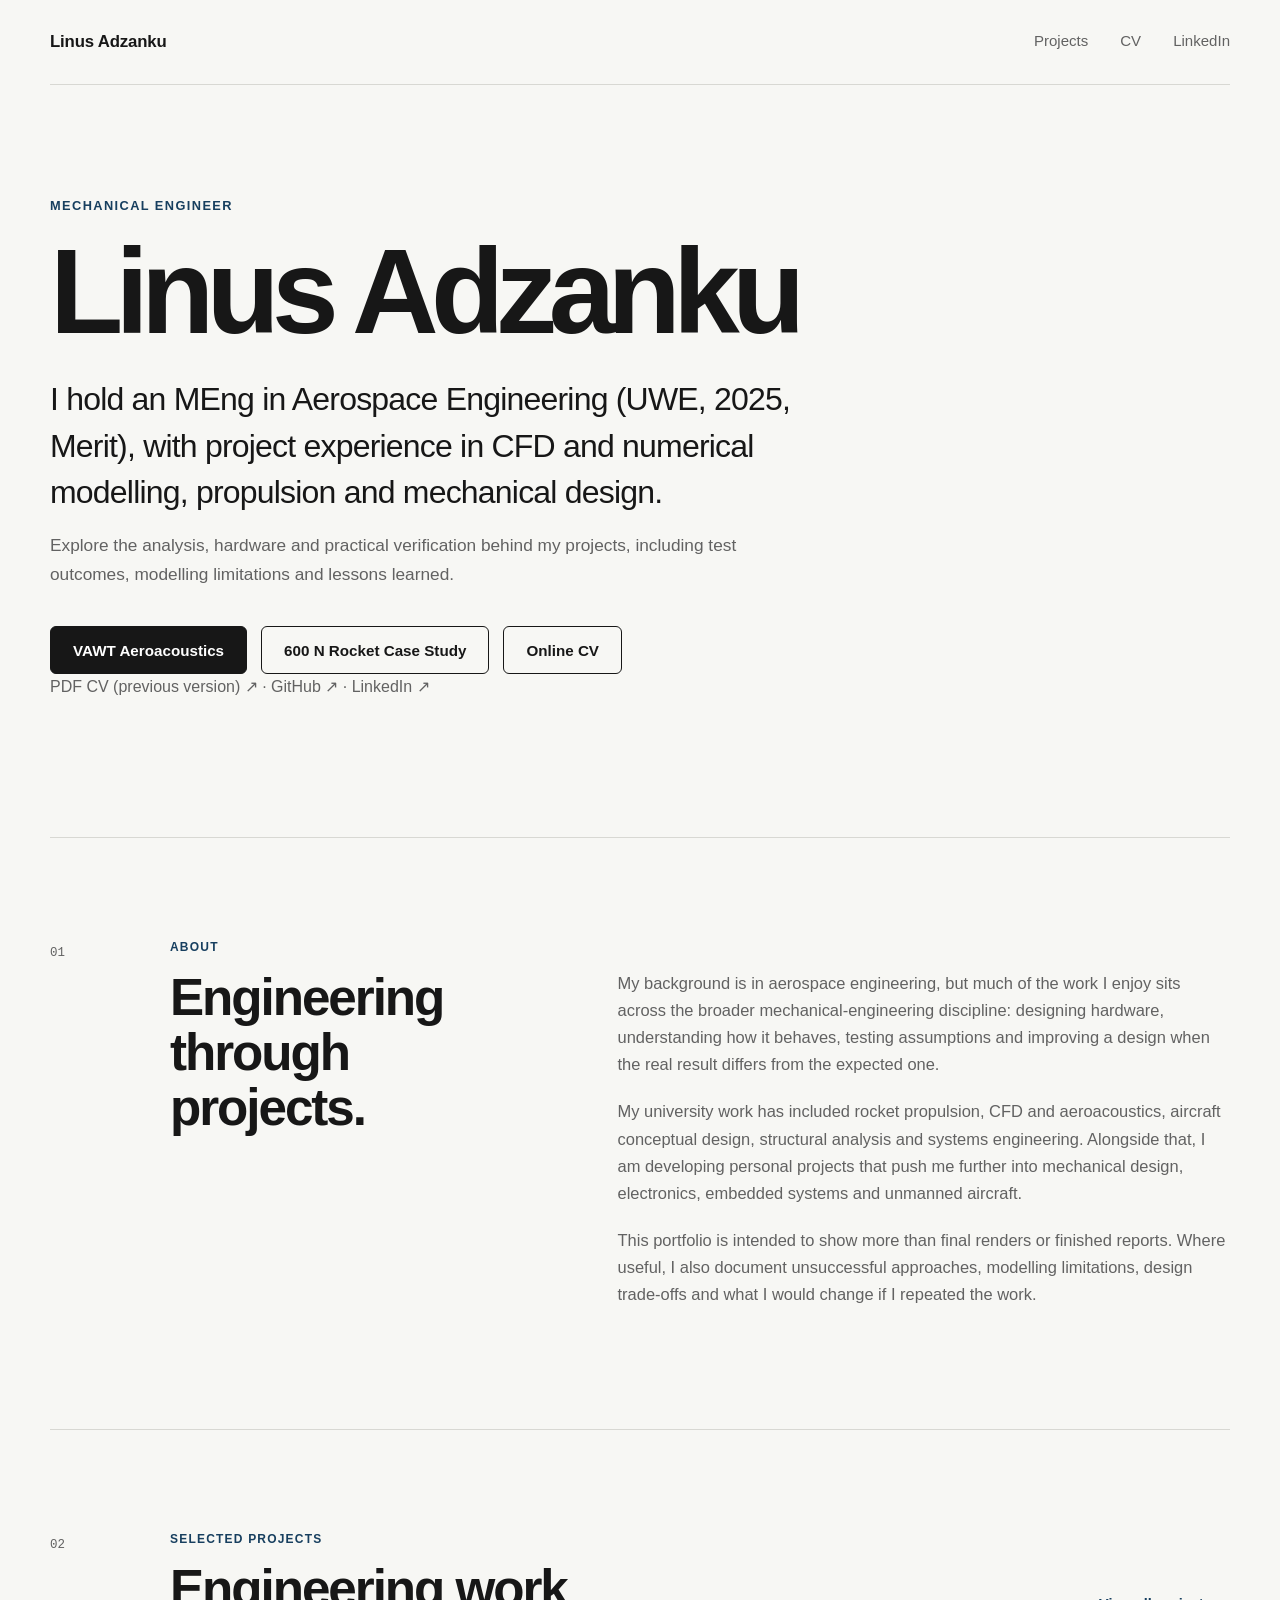
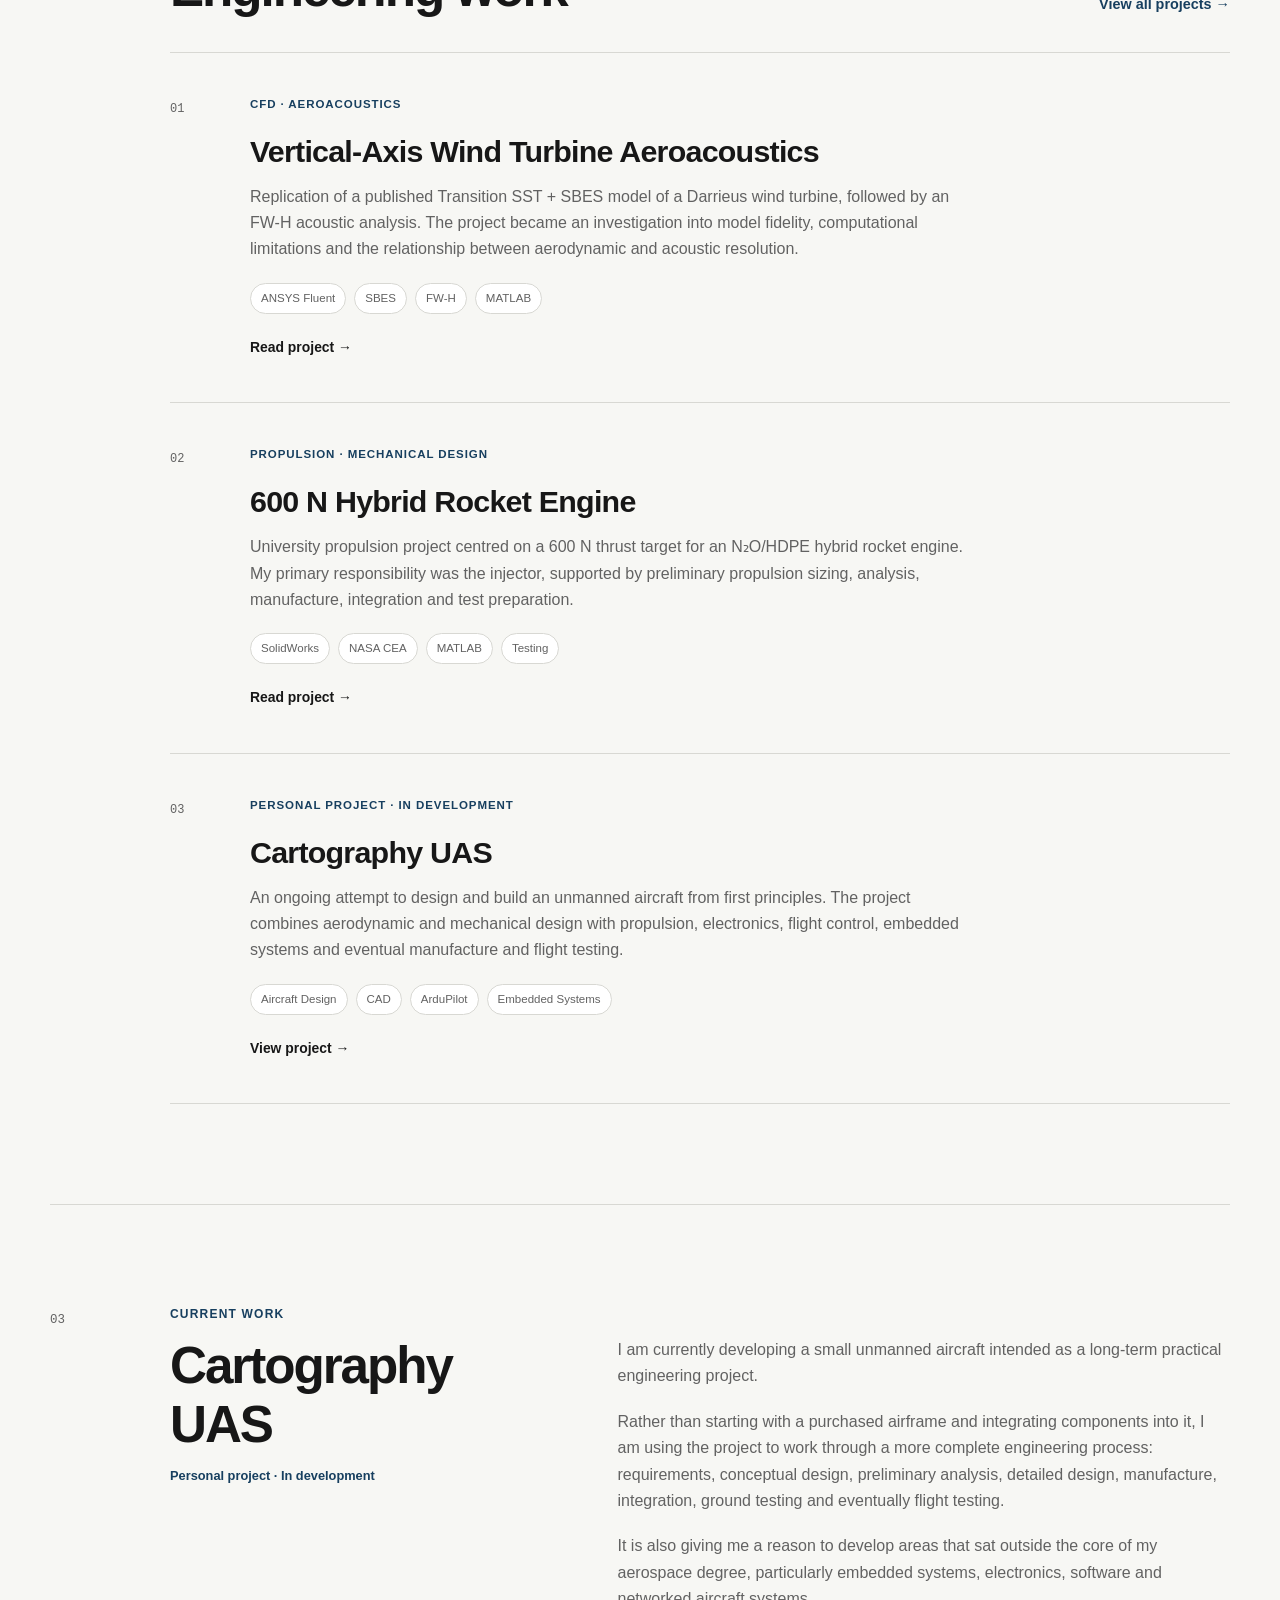
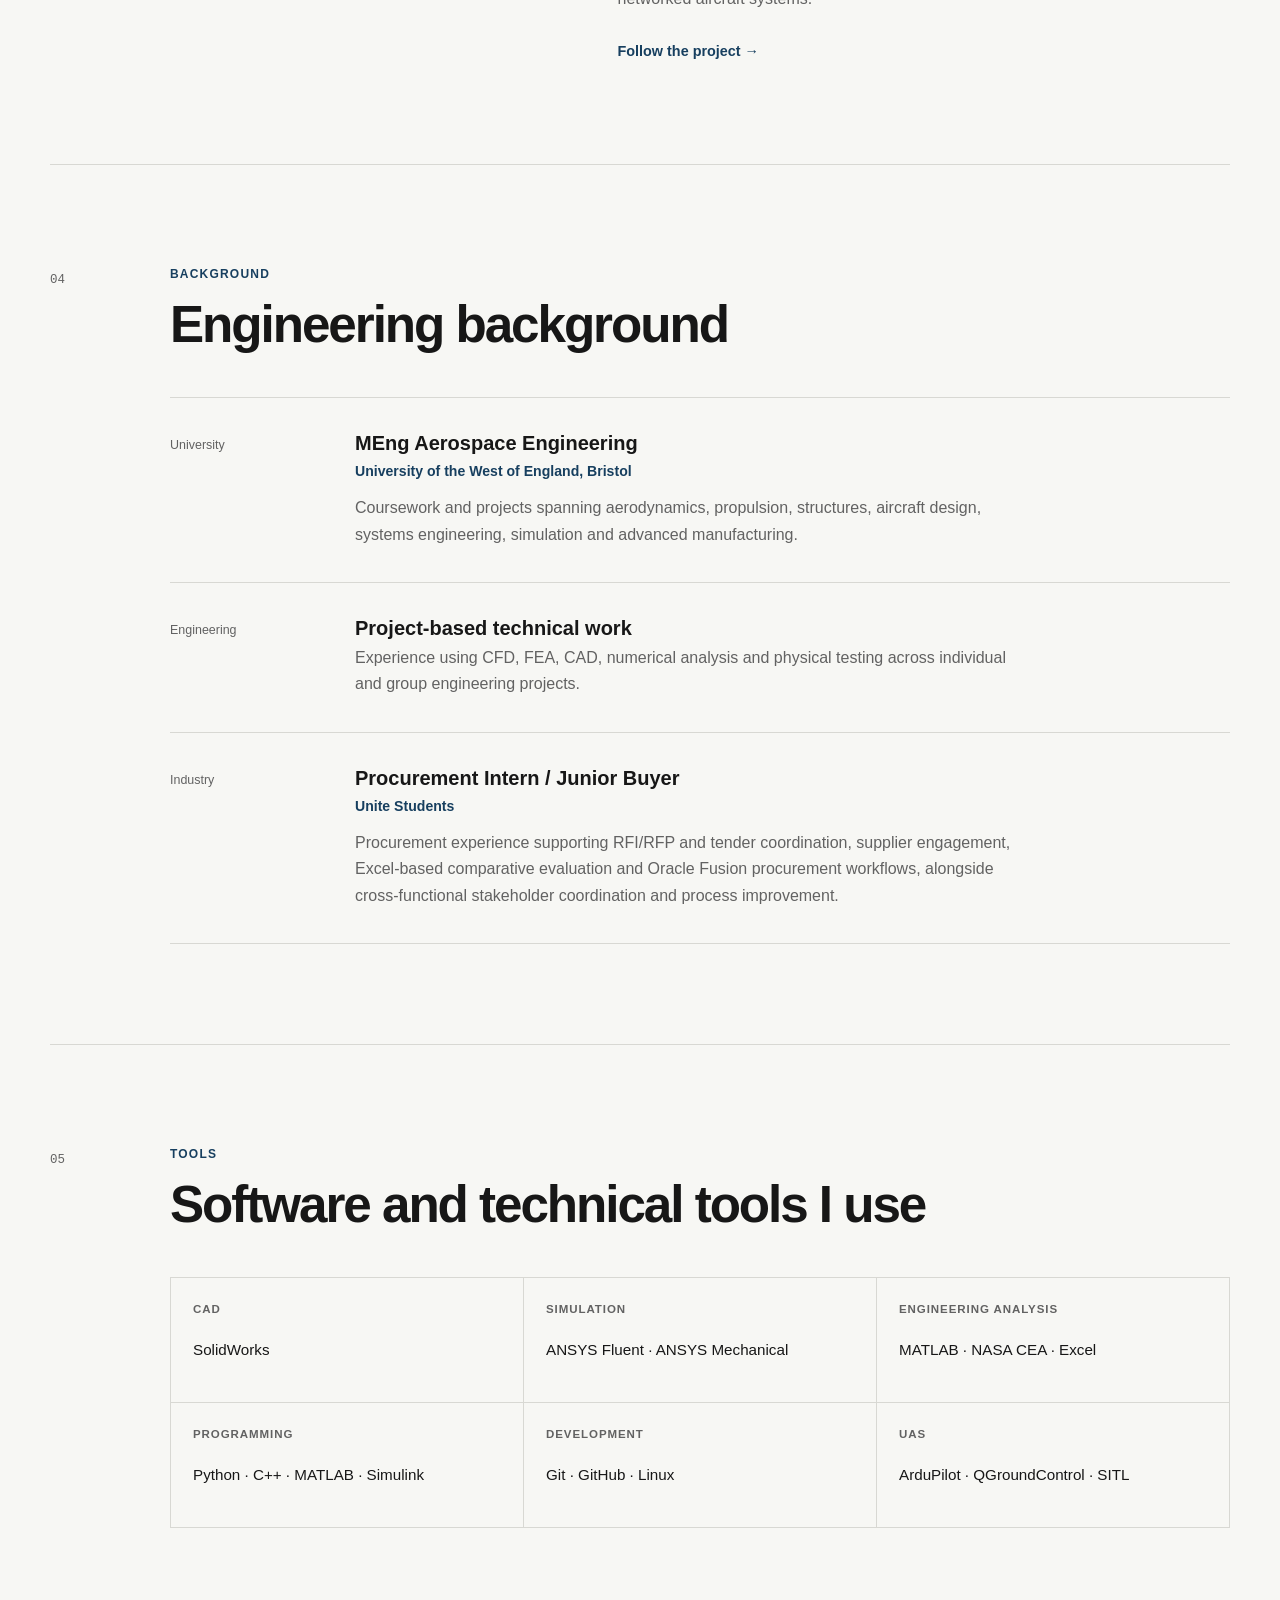
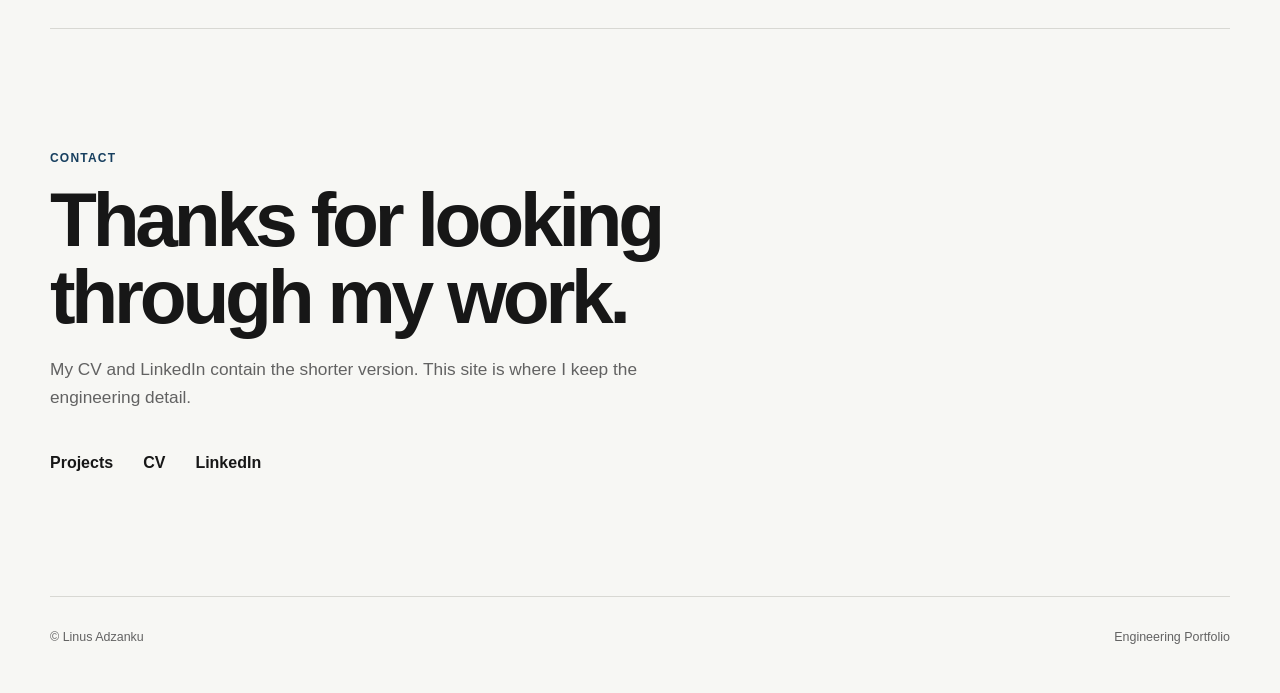
==== commit 265d7822: "feat(portfolio): prioritise completed work and clarify CV experience" ====
--- a/index.html
+++ b/index.html
@@ -58,33 +58,24 @@
                 </h1>
 
                 <p class="home-hero-intro">
-                    I'm a mechanical engineer with a background in aerospace engineering, working across mechanical design, simulation, testing, propulsion and unmanned systems.
+                    I hold an MEng in Aerospace Engineering (UWE, 2025, Merit), with project experience in CFD and numerical modelling, propulsion and mechanical design.
                 </p>
 
                 <p class="home-hero-secondary">
-                    I use this site to document the engineering projects
-                    I've worked on, the decisions behind them, and what
-                    I learned along the way.
+                    Explore the analysis, hardware and practical verification behind my projects, including test outcomes, modelling limitations and lessons learned.
                 </p>
 
 
                 <div class="home-hero-actions">
-
-                    <a
-                        class="button button-primary"
-                        href="projects.html">
-                        View Projects
-                    </a>
-
-                    <a
-                        class="button button-secondary"
-                        href="assets/documents/Linus_Adzanku-resume.pdf"
-                        target="_blank"
-                        rel="noopener noreferrer">
-                        View CV
-                    </a>
-
+                    <a class="button button-primary" href="projects/aeroacoustics.html">VAWT Aeroacoustics</a>
+                    <a class="button button-secondary" href="projects/rocket-engine.html">600 N Rocket Case Study</a>
+                    <a class="button button-secondary" href="cv.html">Online CV</a>
                 </div>
+                <p class="home-hero-links">
+                    <a href="assets/documents/Linus_Adzanku-resume.pdf" target="_blank" rel="noopener noreferrer">PDF CV (previous version) ↗</a> ·
+                    <a href="https://github.com/Nusnaaa" target="_blank" rel="noopener noreferrer">GitHub ↗</a> ·
+                    <a href="https://www.linkedin.com/in/linus-adzanku" target="_blank" rel="noopener noreferrer">LinkedIn ↗</a>
+                </p>
 
             </div>
 
@@ -273,7 +264,7 @@
 
                             <p>
                                 University propulsion project centred on
-                                the design of a 600 N N₂O/HDPE hybrid
+                                a 600 N thrust target for an N₂O/HDPE hybrid
                                 rocket engine. My primary responsibility
                                 was the injector, supported by preliminary
                                 propulsion sizing, analysis, manufacture,
@@ -356,58 +347,6 @@
                     </article>
 
 
-
-                    <!-- -------------------------------------
-                         Aircraft design
-                         ------------------------------------- -->
-
-                    <article class="home-project">
-
-                        <div class="home-project-index">
-                            04
-                        </div>
-
-
-                        <div class="home-project-main">
-
-                            <p class="home-project-type">
-                                Aircraft Design
-                            </p>
-
-                            <h3>
-                                Turboprop Aircraft Conceptual Design
-                            </h3>
-
-                            <p>
-                                Group conceptual-design project for a
-                                passenger turboprop aircraft. My work
-                                centred on landing-gear design and economic
-                                analysis, with additional contributions to
-                                aerodynamics and weight-and-balance analysis.
-                            </p>
-
-
-                            <div class="home-project-tags">
-
-                                <span>Conceptual Design</span>
-                                <span>Landing Gear</span>
-                                <span>MATLAB</span>
-                                <span>Weight &amp; Balance</span>
-
-                            </div>
-
-
-                            <a
-                                class="home-project-link"
-                                href="projects/aircraft-design.html">
-                                View project →
-                            </a>
-
-                        </div>
-
-                    </article>
-
-
                 </div>
 
             </div>
@@ -586,11 +525,7 @@
                             </p>
 
                             <p>
-                                Commercial and operational experience
-                                including supplier communication,
-                                RFP administration, data analysis,
-                                quality checking and cross-functional
-                                stakeholder work.
+                                Procurement experience supporting RFI/RFP and tender coordination, supplier engagement, Excel-based comparative evaluation and Oracle Fusion procurement workflows, alongside cross-functional stakeholder coordination and process improvement.
                             </p>
 
                         </div>
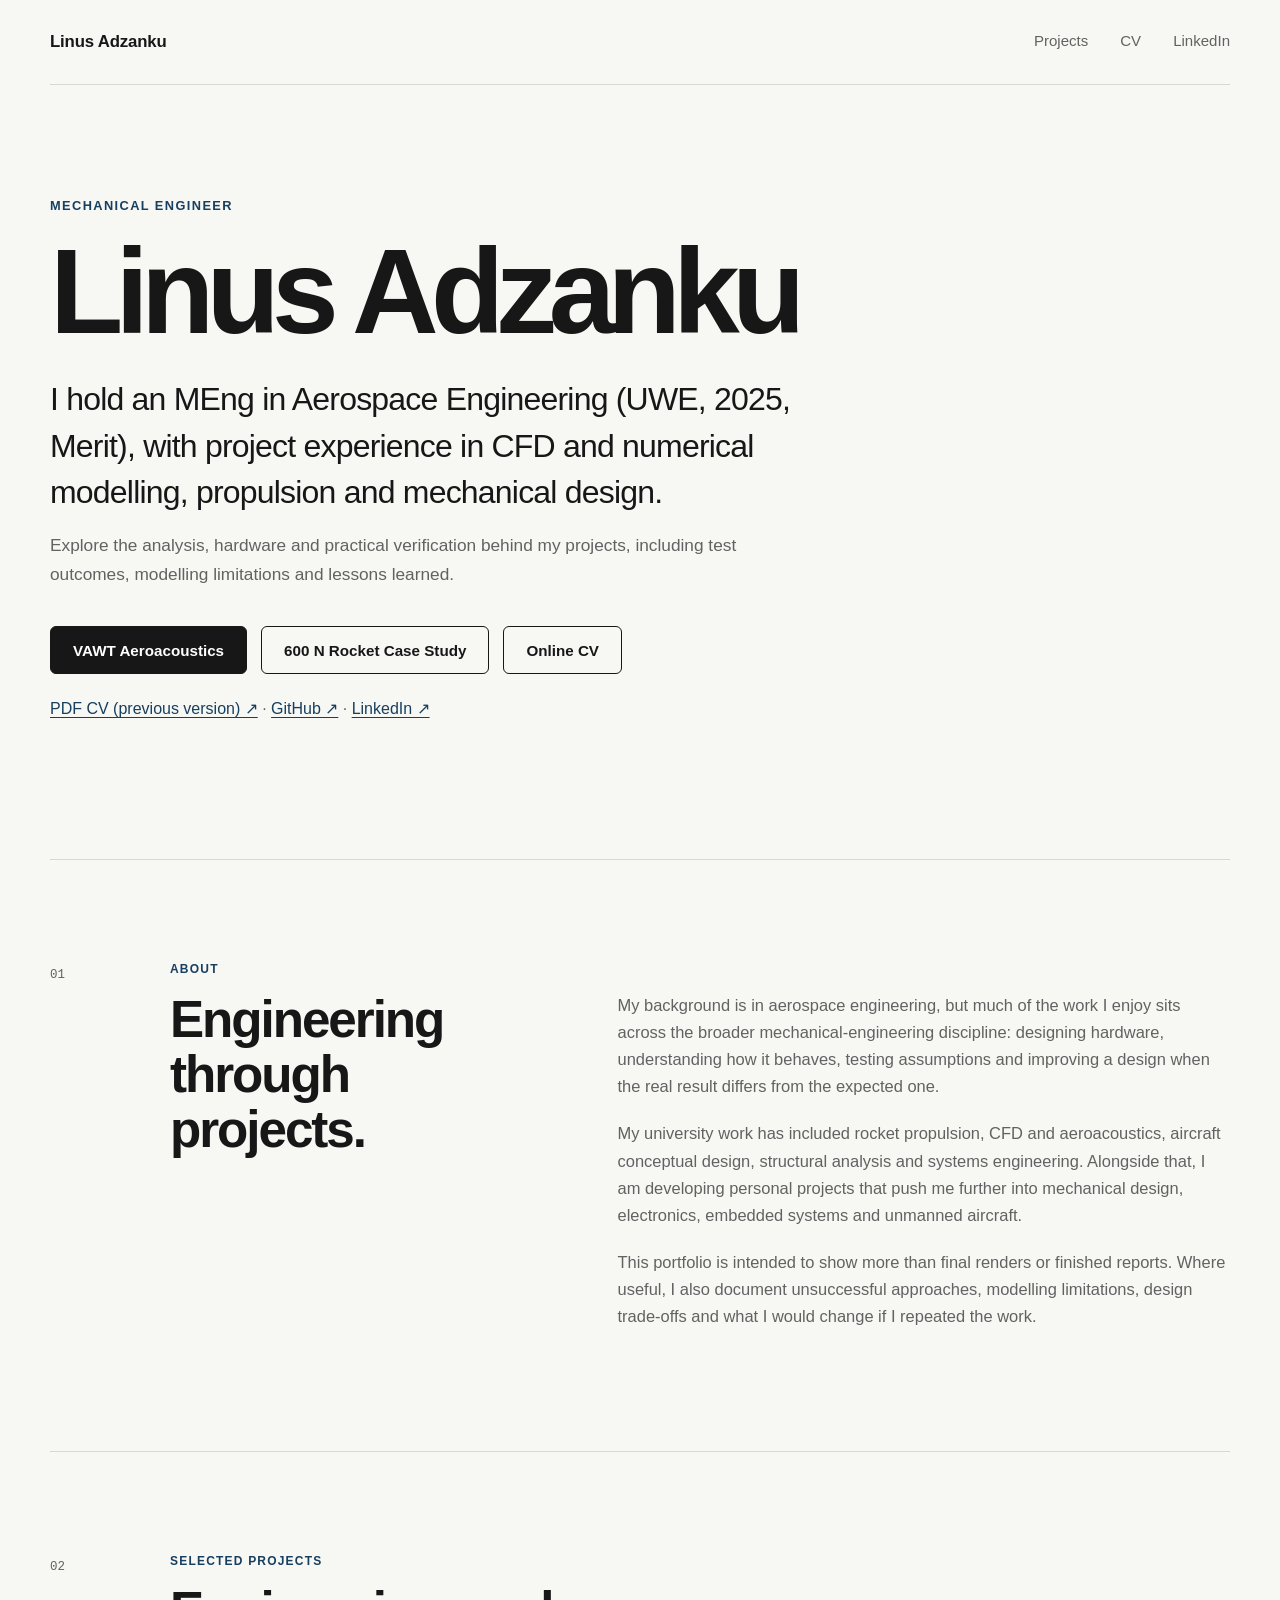
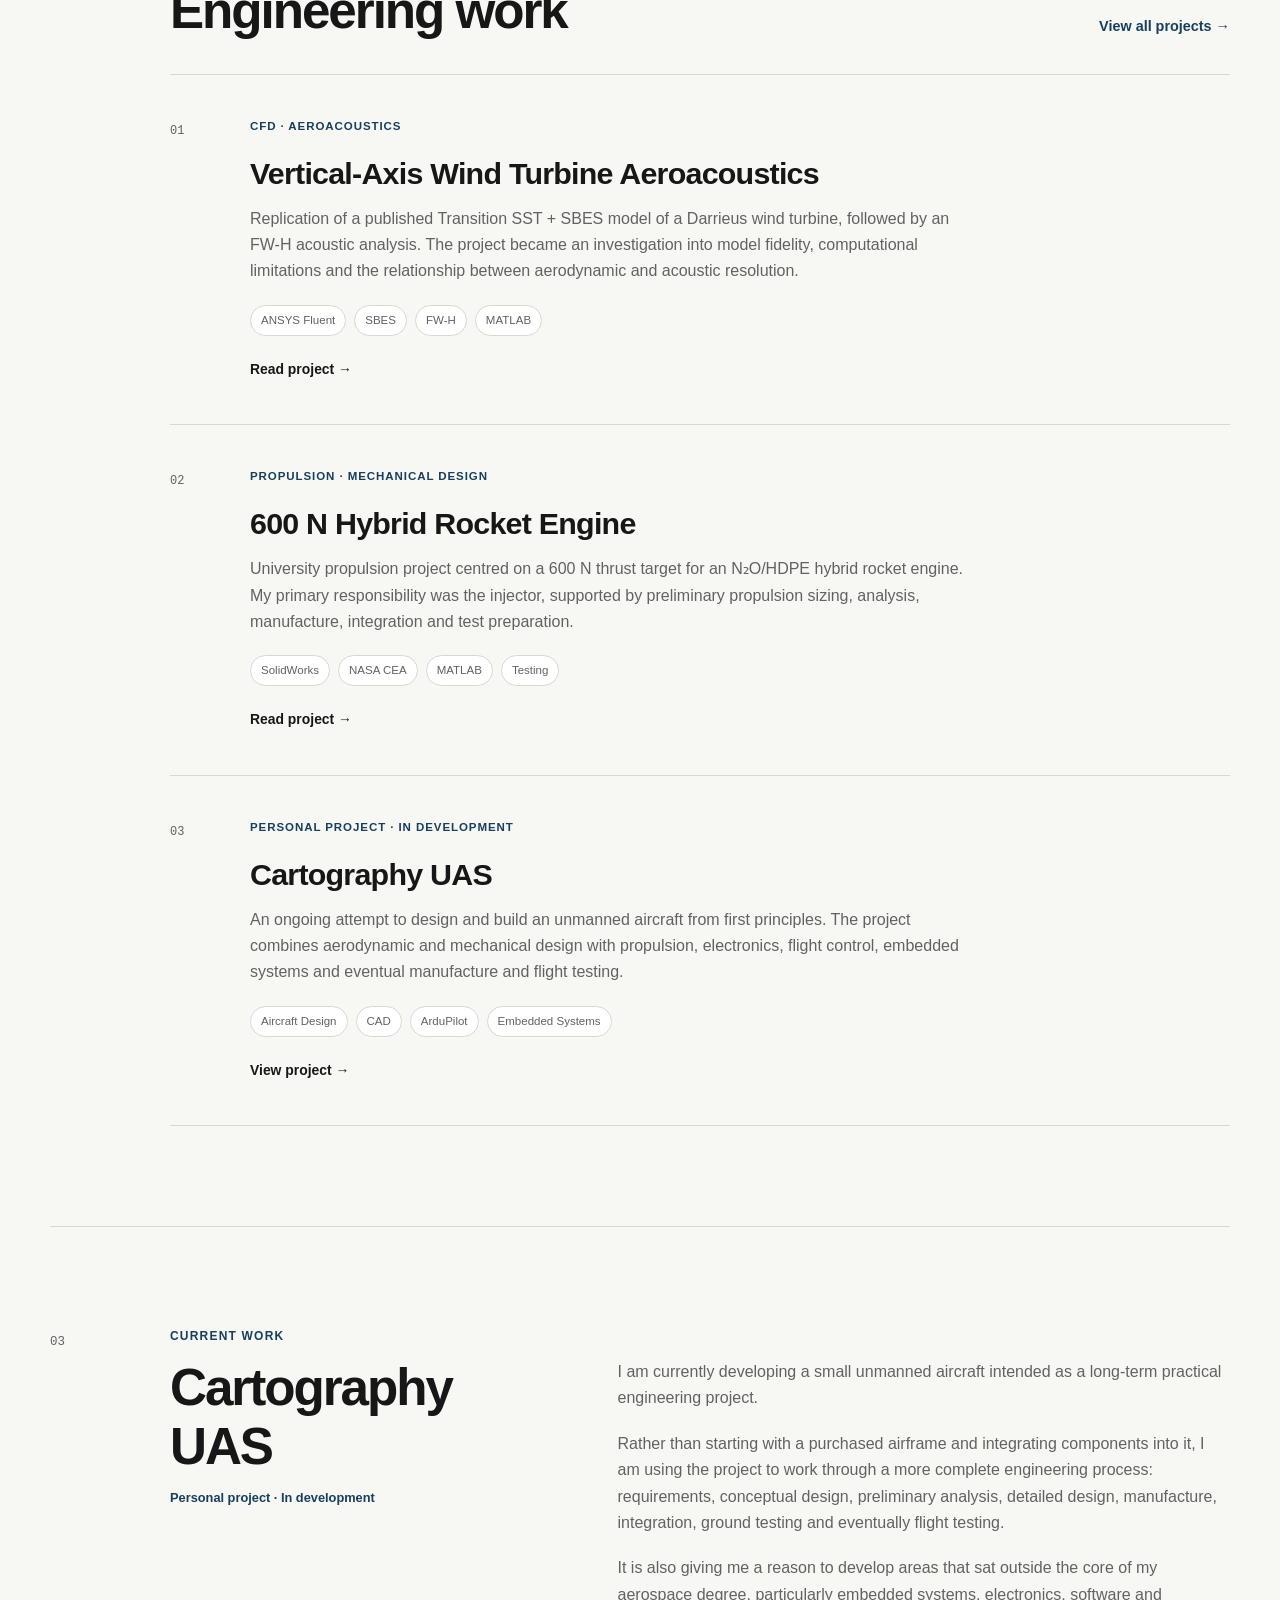
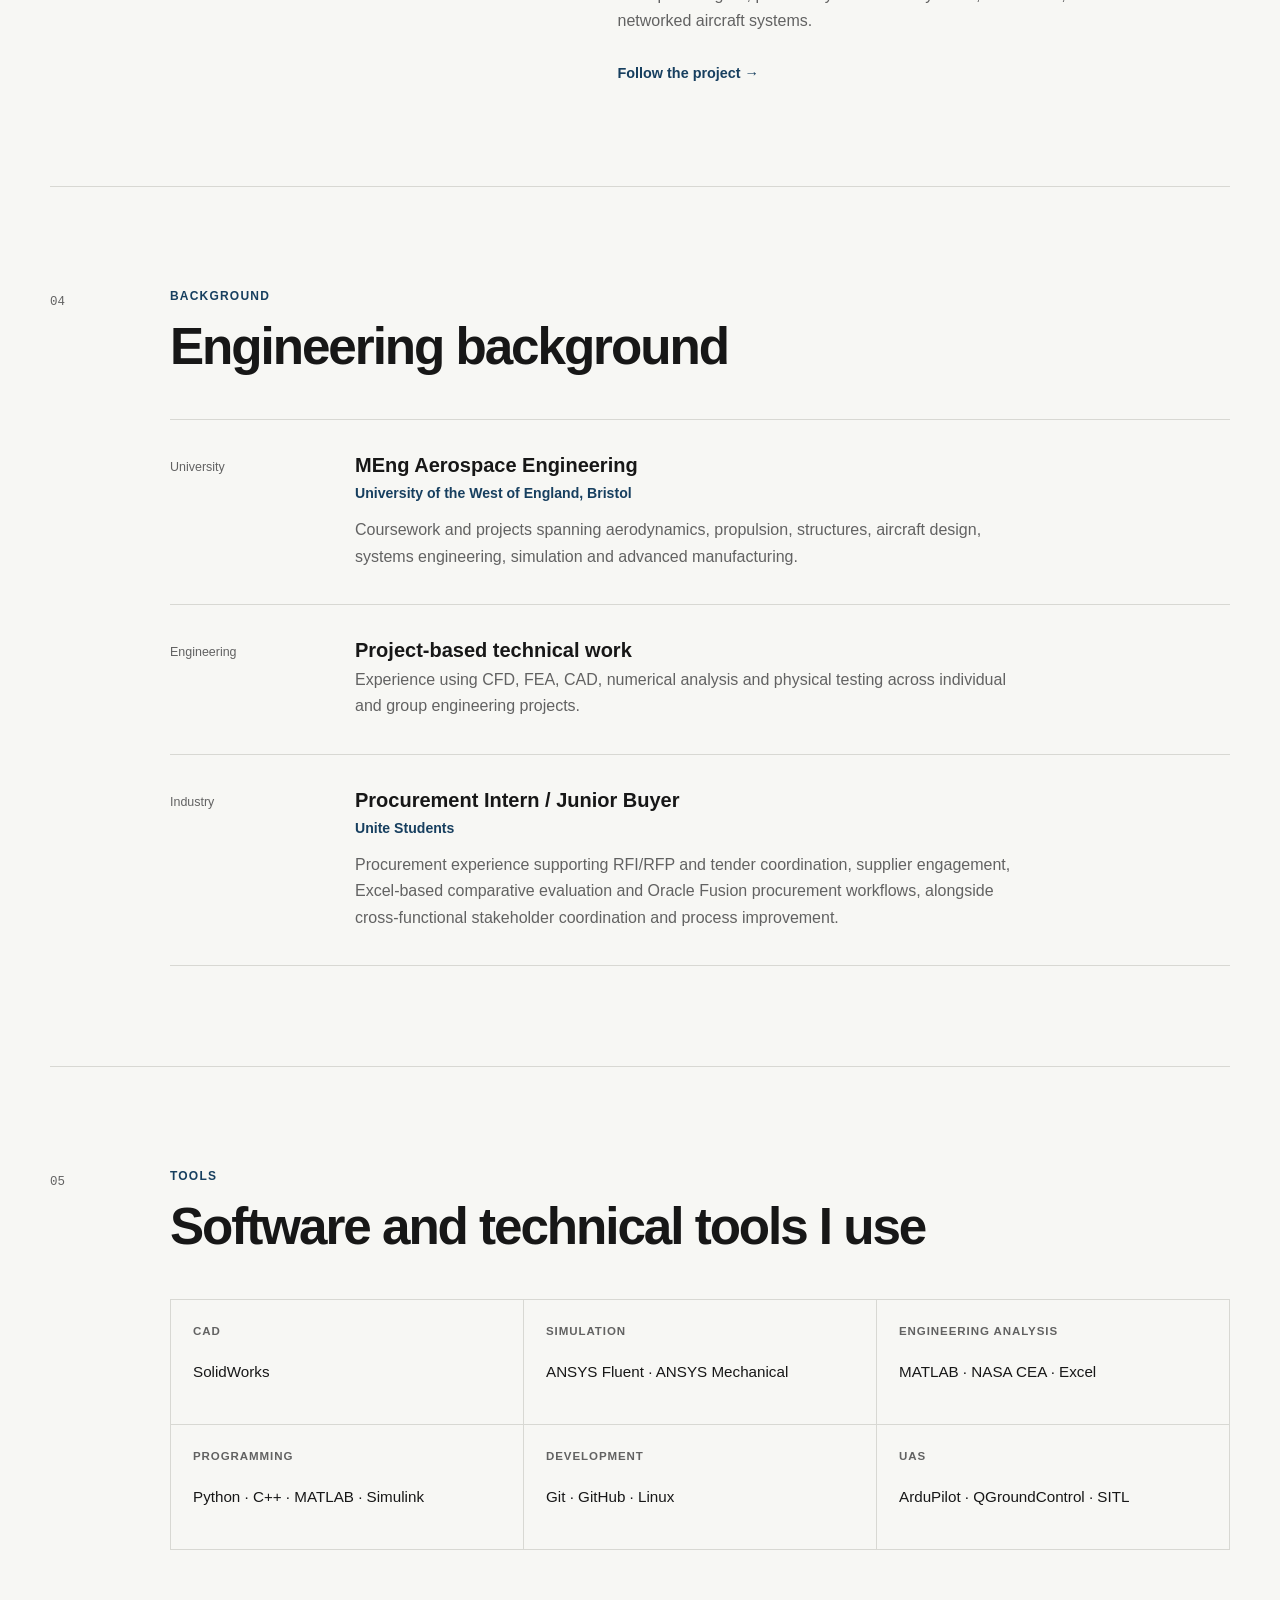
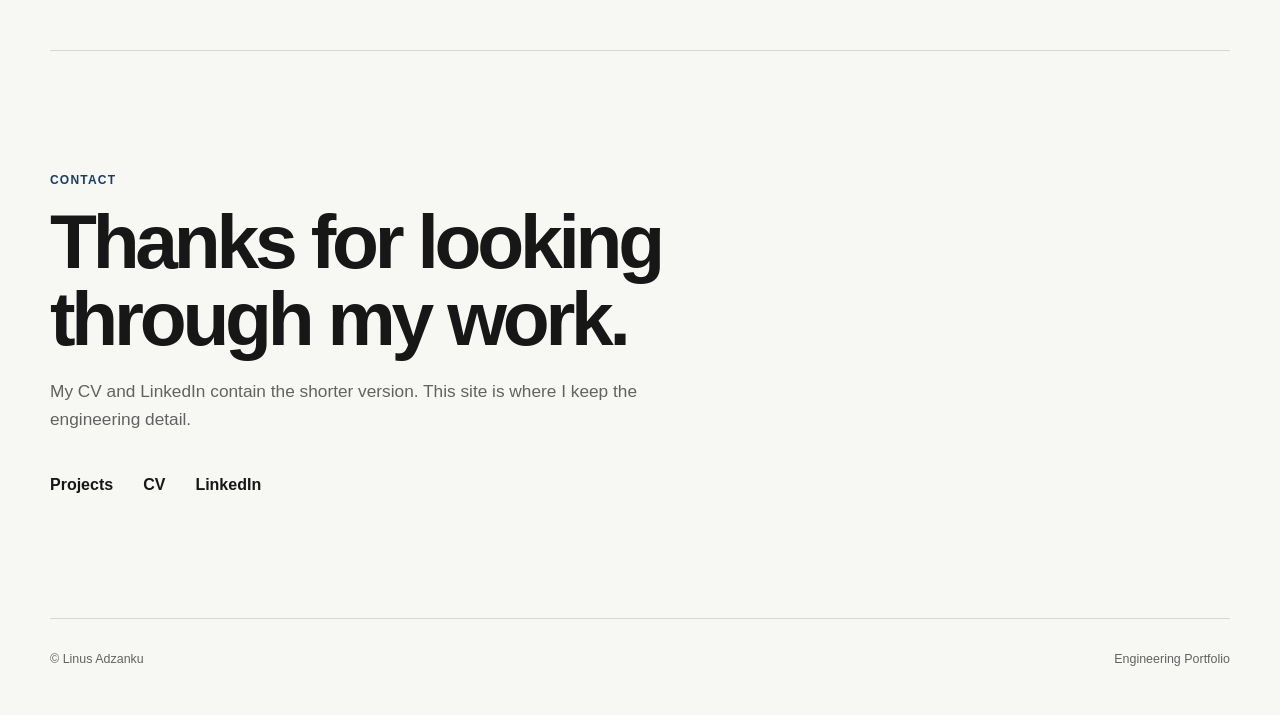
==== commit f087a4c9: "fix(a11y): add skip links and retain mobile professional navigation" ====
--- a/index.html
+++ b/index.html
@@ -33,12 +33,13 @@
 
 
 <body>
+    <a class="skip-link" href="#main-content">Skip to main content</a>
 
     <!-- Shared navigation -->
     <div id="navigation"></div>
 
 
-    <main class="home-page">
+    <main id="main-content" tabindex="-1" class="home-page">
 
 
         <!-- =================================================
--- a/css/style.css
+++ b/css/style.css
@@ -1009,8 +1009,9 @@
     }
 
 
-    .nav-links a:last-child {
-        display: none;
+    .site-nav {
+        flex-wrap: wrap;
+        gap: 16px;
     }
 
 
@@ -1104,4 +1105,34 @@
         min-height: 500px;
     }
 
-}+}
+
+/* Keyboard navigation */
+a:focus-visible,
+button:focus-visible,
+input:focus-visible,
+summary:focus-visible,
+iframe:focus-visible {
+    outline: 3px solid var(--accent);
+    outline-offset: 4px;
+}
+
+.skip-link {
+    position: absolute;
+    top: 8px;
+    left: 12px;
+    z-index: 1000;
+    padding: 10px 16px;
+    background: var(--text);
+    color: #fff;
+    transform: translateY(-200%);
+}
+
+.skip-link:focus {
+    transform: translateY(0);
+    color: #fff;
+}
+
+@media (prefers-reduced-motion: reduce) {
+    html { scroll-behavior: auto; }
+}
--- a/css/home.css
+++ b/css/home.css
@@ -648,4 +648,14 @@
         padding: 80px 0;
     }
 
-}+}
+
+.home-hero-links {
+    margin-top: 22px;
+}
+
+.home-hero-links a {
+    color: var(--accent);
+    text-decoration: underline;
+    text-underline-offset: 3px;
+}
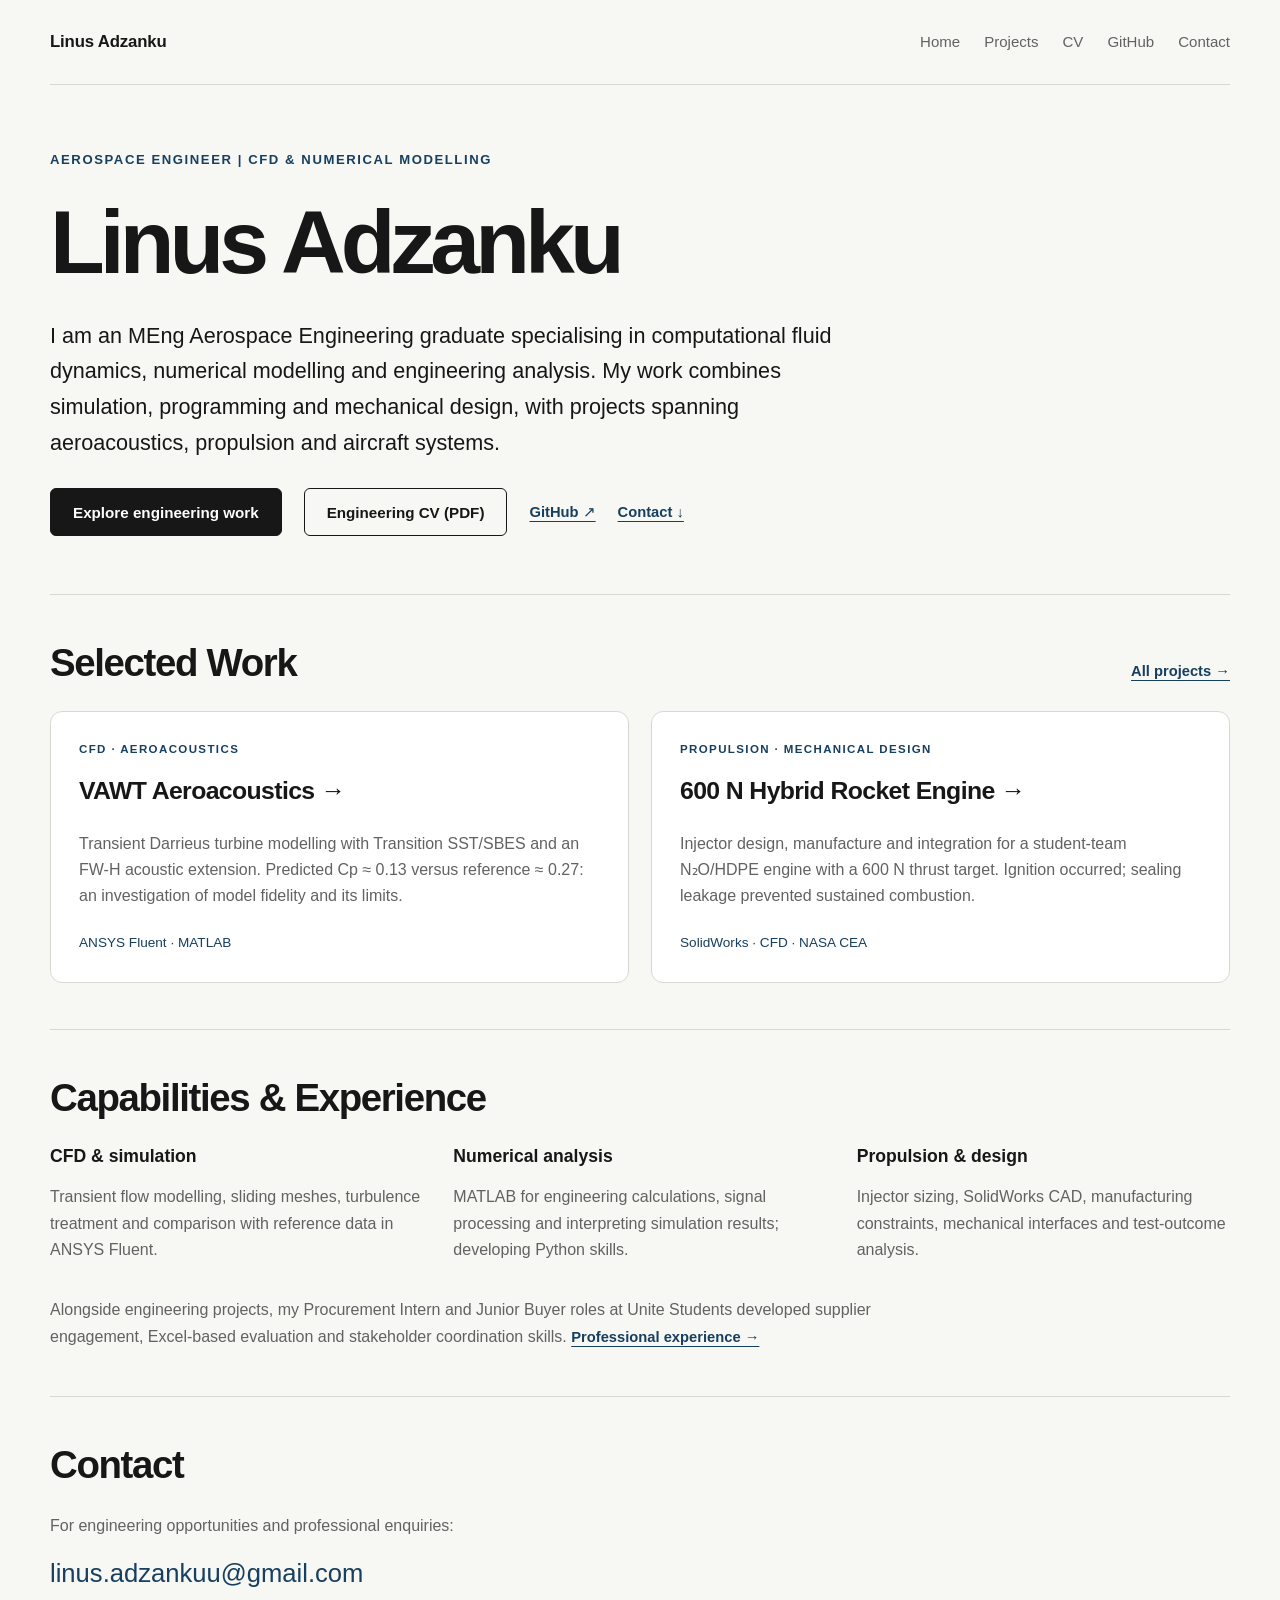
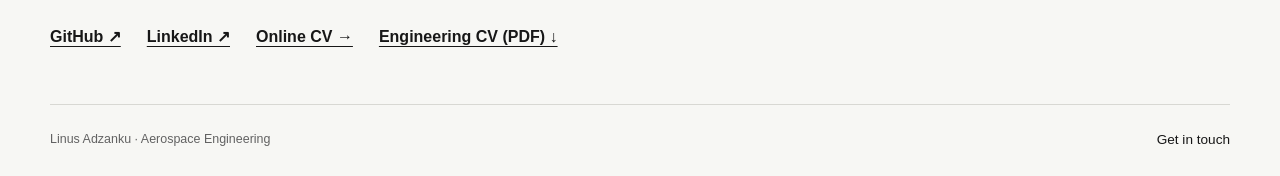
==== commit fddab4aa: "refactor(portfolio): focus homepage and organise engineering and commercial CV" ====
--- a/index.html
+++ b/index.html
@@ -1,691 +1,75 @@
 <!DOCTYPE html>
 <html lang="en">
-
 <head>
     <meta charset="UTF-8">
-
-    <meta
-        name="viewport"
-        content="width=device-width, initial-scale=1.0"
-    >
-
-    <meta
-        name="description"
-        content="Engineering portfolio of Linus Adzanku, a mechanical and aerospace engineer working across mechanical design, CFD, propulsion, testing and unmanned systems."
-    >
-
-    <title>
-        Linus Adzanku | Mechanical Engineer
-    </title>
-
-    <!-- Site-wide styling -->
-    <link
-        rel="stylesheet"
-        href="css/style.css"
-    >
-
-    <!-- Homepage only -->
-    <link
-        rel="stylesheet"
-        href="css/home.css"
-    >
+    <meta name="viewport" content="width=device-width, initial-scale=1.0">
+    <title>Aerospace Engineer | CFD &amp; Numerical Modelling | Linus Adzanku</title>
+    <meta name="description" content="MEng Aerospace Engineering graduate specialising in CFD, numerical modelling and engineering analysis. Explore project evidence, CVs and contact details.">
+    <link rel="canonical" href="https://nusnaaa.github.io/">
+    <meta property="og:type" content="website">
+    <meta property="og:title" content="Aerospace Engineer | CFD &amp; Numerical Modelling | Linus Adzanku">
+    <meta property="og:description" content="MEng Aerospace Engineering graduate specialising in CFD, numerical modelling and engineering analysis. Explore project evidence, CVs and contact details.">
+    <meta property="og:url" content="https://nusnaaa.github.io/">
+    <meta property="og:image" content="https://nusnaaa.github.io/assets/images/aeroacoustics/cp-comparison.png">
+    <meta property="og:image:alt" content="VAWT power-coefficient comparison with published reference results">
+    <link rel="stylesheet" href="css/style.css">
+    <link rel="stylesheet" href="css/home.css">
 </head>
-
-
 <body>
     <a class="skip-link" href="#main-content">Skip to main content</a>
-
-    <!-- Shared navigation -->
     <div id="navigation"></div>
-
-
+    <noscript><nav class="fallback-nav" aria-label="Main navigation"><a href="index.html">Home</a> · <a href="projects.html">Projects</a> · <a href="cv.html">CV</a> · <a href="index.html#contact">Contact</a></nav></noscript>
     <main id="main-content" tabindex="-1" class="home-page">
-
-
-        <!-- =================================================
-             HERO
-             ================================================= -->
-
-        <section class="home-hero">
-
-            <div class="home-hero-content">
-
-                <p class="home-eyebrow">
-                    Mechanical Engineer
-                </p>
-
-                <h1>
-                    Linus Adzanku
-                </h1>
-
-                <p class="home-hero-intro">
-                    I hold an MEng in Aerospace Engineering (UWE, 2025, Merit), with project experience in CFD and numerical modelling, propulsion and mechanical design.
-                </p>
-
-                <p class="home-hero-secondary">
-                    Explore the analysis, hardware and practical verification behind my projects, including test outcomes, modelling limitations and lessons learned.
-                </p>
-
-
-                <div class="home-hero-actions">
-                    <a class="button button-primary" href="projects/aeroacoustics.html">VAWT Aeroacoustics</a>
-                    <a class="button button-secondary" href="projects/rocket-engine.html">600 N Rocket Case Study</a>
-                    <a class="button button-secondary" href="cv.html">Online CV</a>
-                </div>
-                <p class="home-hero-links">
-                    <a href="assets/documents/Linus_Adzanku-resume.pdf" target="_blank" rel="noopener noreferrer">PDF CV (previous version) ↗</a> ·
-                    <a href="https://github.com/Nusnaaa" target="_blank" rel="noopener noreferrer">GitHub ↗</a> ·
-                    <a href="https://www.linkedin.com/in/linus-adzanku" target="_blank" rel="noopener noreferrer">LinkedIn ↗</a>
-                </p>
-
+        <section class="home-hero" aria-labelledby="home-name">
+            <p class="eyebrow">Aerospace Engineer | CFD &amp; Numerical Modelling</p>
+            <h1 id="home-name">Linus Adzanku</h1>
+            <p class="home-intro">I am an MEng Aerospace Engineering graduate specialising in computational fluid dynamics, numerical modelling and engineering analysis. My work combines simulation, programming and mechanical design, with projects spanning aeroacoustics, propulsion and aircraft systems.</p>
+            <div class="home-actions">
+                <a class="button button-primary" href="#selected-work">Explore engineering work</a>
+                <a class="button button-secondary" href="assets/documents/Linus_Adzanku-resume.pdf">Engineering CV (PDF)</a>
+                <a class="text-link" href="https://github.com/Nusnaaa">GitHub ↗</a>
+                <a class="text-link" href="#contact">Contact ↓</a>
             </div>
-
         </section>
-
-
-
-        <!-- =================================================
-             01 ABOUT
-             ================================================= -->
-
-        <section class="home-section">
-
-            <div class="home-section-number">
-                01
+        <section class="home-section" id="selected-work" aria-labelledby="selected-heading">
+            <div class="home-section-heading"><h2 id="selected-heading">Selected Work</h2><a class="text-link" href="projects.html">All projects →</a></div>
+            <div class="home-work-grid">
+                <article class="work-card">
+                    <p class="eyebrow">CFD · Aeroacoustics</p>
+                    <h3><a href="projects/aeroacoustics-overview.html">VAWT Aeroacoustics →</a></h3>
+                    <p>Transient Darrieus turbine modelling with Transition SST/SBES and an FW-H acoustic extension. Predicted Cp ≈ 0.13 versus reference ≈ 0.27: an investigation of model fidelity and its limits.</p>
+                    <p class="card-tools">ANSYS Fluent · MATLAB</p>
+                </article>
+                <article class="work-card">
+                    <p class="eyebrow">Propulsion · Mechanical Design</p>
+                    <h3><a href="projects/rocket-engine-overview.html">600 N Hybrid Rocket Engine →</a></h3>
+                    <p>Injector design, manufacture and integration for a student-team N₂O/HDPE engine with a 600 N thrust target. Ignition occurred; sealing leakage prevented sustained combustion.</p>
+                    <p class="card-tools">SolidWorks · CFD · NASA CEA</p>
+                </article>
             </div>
-
-
-            <div class="home-section-body">
-
-                <p class="home-section-label">
-                    About
-                </p>
-
-                <div class="home-about-grid">
-
-                    <h2>
-                        Engineering through projects.
-                    </h2>
-
-
-                    <div class="home-about-copy">
-
-                        <p>
-                            My background is in aerospace engineering,
-                            but much of the work I enjoy sits across the
-                            broader mechanical-engineering discipline:
-                            designing hardware, understanding how it behaves,
-                            testing assumptions and improving a design when
-                            the real result differs from the expected one.
-                        </p>
-
-                        <p>
-                            My university work has included rocket propulsion,
-                            CFD and aeroacoustics, aircraft conceptual design,
-                            structural analysis and systems engineering.
-                            Alongside that, I am developing personal projects
-                            that push me further into mechanical design,
-                            electronics, embedded systems and unmanned
-                            aircraft.
-                        </p>
-
-                        <p>
-                            This portfolio is intended to show more than final
-                            renders or finished reports. Where useful, I also
-                            document unsuccessful approaches, modelling
-                            limitations, design trade-offs and what I would
-                            change if I repeated the work.
-                        </p>
-
-                    </div>
-
-                </div>
-
+        </section>
+        <section class="home-section" aria-labelledby="capabilities-heading">
+            <h2 id="capabilities-heading">Capabilities &amp; Experience</h2>
+            <div class="home-capabilities">
+                <div><h3>CFD &amp; simulation</h3><p>Transient flow modelling, sliding meshes, turbulence treatment and comparison with reference data in ANSYS Fluent.</p></div>
+                <div><h3>Numerical analysis</h3><p>MATLAB for engineering calculations, signal processing and interpreting simulation results; developing Python skills.</p></div>
+                <div><h3>Propulsion &amp; design</h3><p>Injector sizing, SolidWorks CAD, manufacturing constraints, mechanical interfaces and test-outcome analysis.</p></div>
             </div>
-
+            <p class="home-industry">Alongside engineering projects, my Procurement Intern and Junior Buyer roles at Unite Students developed supplier engagement, Excel-based evaluation and stakeholder coordination skills. <a class="text-link" href="cv.html#professional-experience">Professional experience →</a></p>
         </section>
-
-
-
-        <!-- =================================================
-             02 SELECTED PROJECTS
-             ================================================= -->
-
-        <section class="home-section">
-
-            <div class="home-section-number">
-                02
+        <section class="home-section home-contact" id="contact" aria-labelledby="contact-heading">
+            <h2 id="contact-heading">Contact</h2>
+            <p>For engineering opportunities and professional enquiries:</p>
+            <a class="contact-email" href="mailto:linus.adzankuu@gmail.com">linus.adzankuu@gmail.com</a>
+            <div class="contact-links">
+                <a href="https://github.com/Nusnaaa">GitHub ↗</a>
+                <a href="https://www.linkedin.com/in/linus-adzanku">LinkedIn ↗</a>
+                <a href="cv.html">Online CV →</a>
+                <a href="assets/documents/Linus_Adzanku-resume.pdf">Engineering CV (PDF) ↓</a>
             </div>
-
-
-            <div class="home-section-body">
-
-                <div class="home-section-heading">
-
-                    <div>
-
-                        <p class="home-section-label">
-                            Selected projects
-                        </p>
-
-                        <h2>
-                            Engineering work
-                        </h2>
-
-                    </div>
-
-
-                    <a
-                        class="home-inline-link"
-                        href="projects.html">
-                        View all projects →
-                    </a>
-
-                </div>
-
-
-
-                <div class="home-project-list">
-
-
-                    <!-- -------------------------------------
-                         Aeroacoustics
-                         ------------------------------------- -->
-
-                    <article class="home-project">
-
-                        <div class="home-project-index">
-                            01
-                        </div>
-
-
-                        <div class="home-project-main">
-
-                            <p class="home-project-type">
-                                CFD · Aeroacoustics
-                            </p>
-
-                            <h3>
-                                Vertical-Axis Wind Turbine Aeroacoustics
-                            </h3>
-
-                            <p>
-                                Replication of a published Transition SST +
-                                SBES model of a Darrieus wind turbine,
-                                followed by an FW-H acoustic analysis.
-                                The project became an investigation into
-                                model fidelity, computational limitations
-                                and the relationship between aerodynamic
-                                and acoustic resolution.
-                            </p>
-
-
-                            <div class="home-project-tags">
-
-                                <span>ANSYS Fluent</span>
-                                <span>SBES</span>
-                                <span>FW-H</span>
-                                <span>MATLAB</span>
-
-                            </div>
-
-
-                            <a
-                                class="home-project-link"
-                                href="projects/aeroacoustics.html">
-                                Read project →
-                            </a>
-
-                        </div>
-
-                    </article>
-
-
-
-                    <!-- -------------------------------------
-                         Rocket engine
-                         ------------------------------------- -->
-
-                    <article class="home-project">
-
-                        <div class="home-project-index">
-                            02
-                        </div>
-
-
-                        <div class="home-project-main">
-
-                            <p class="home-project-type">
-                                Propulsion · Mechanical Design
-                            </p>
-
-                            <h3>
-                                600 N Hybrid Rocket Engine
-                            </h3>
-
-                            <p>
-                                University propulsion project centred on
-                                a 600 N thrust target for an N₂O/HDPE hybrid
-                                rocket engine. My primary responsibility
-                                was the injector, supported by preliminary
-                                propulsion sizing, analysis, manufacture,
-                                integration and test preparation.
-                            </p>
-
-
-                            <div class="home-project-tags">
-
-                                <span>SolidWorks</span>
-                                <span>NASA CEA</span>
-                                <span>MATLAB</span>
-                                <span>Testing</span>
-
-                            </div>
-
-
-                            <a
-                                class="home-project-link"
-                                href="projects/rocket-engine.html">
-                                Read project →
-                            </a>
-
-                        </div>
-
-                    </article>
-
-
-
-                    <!-- -------------------------------------
-                         UAS
-                         ------------------------------------- -->
-
-                    <article class="home-project">
-
-                        <div class="home-project-index">
-                            03
-                        </div>
-
-
-                        <div class="home-project-main">
-
-                            <p class="home-project-type">
-                                Personal Project · In Development
-                            </p>
-
-                            <h3>
-                                Cartography UAS
-                            </h3>
-
-                            <p>
-                                An ongoing attempt to design and build an
-                                unmanned aircraft from first principles.
-                                The project combines aerodynamic and
-                                mechanical design with propulsion,
-                                electronics, flight control, embedded
-                                systems and eventual manufacture and
-                                flight testing.
-                            </p>
-
-
-                            <div class="home-project-tags">
-
-                                <span>Aircraft Design</span>
-                                <span>CAD</span>
-                                <span>ArduPilot</span>
-                                <span>Embedded Systems</span>
-
-                            </div>
-
-
-                            <a
-                                class="home-project-link"
-                                href="projects/uas.html">
-                                View project →
-                            </a>
-
-                        </div>
-
-                    </article>
-
-
-                </div>
-
-            </div>
-
         </section>
-
-
-
-        <!-- =================================================
-             03 CURRENT WORK
-             ================================================= -->
-
-        <section class="home-section">
-
-            <div class="home-section-number">
-                03
-            </div>
-
-
-            <div class="home-section-body">
-
-                <p class="home-section-label">
-                    Current work
-                </p>
-
-                <div class="home-current-grid">
-
-                    <div>
-
-                        <h2>
-                            Cartography UAS
-                        </h2>
-
-                        <p class="home-current-status">
-                            Personal project · In development
-                        </p>
-
-                    </div>
-
-
-                    <div class="home-current-copy">
-
-                        <p>
-                            I am currently developing a small unmanned
-                            aircraft intended as a long-term practical
-                            engineering project.
-                        </p>
-
-                        <p>
-                            Rather than starting with a purchased airframe
-                            and integrating components into it, I am using
-                            the project to work through a more complete
-                            engineering process: requirements, conceptual
-                            design, preliminary analysis, detailed design,
-                            manufacture, integration, ground testing and
-                            eventually flight testing.
-                        </p>
-
-                        <p>
-                            It is also giving me a reason to develop areas
-                            that sat outside the core of my aerospace degree,
-                            particularly embedded systems, electronics,
-                            software and networked aircraft systems.
-                        </p>
-
-
-                        <a
-                            class="home-inline-link"
-                            href="projects/uas.html">
-                            Follow the project →
-                        </a>
-
-                    </div>
-
-                </div>
-
-            </div>
-
-        </section>
-
-
-
-        <!-- =================================================
-             04 BACKGROUND
-             ================================================= -->
-
-        <section class="home-section">
-
-            <div class="home-section-number">
-                04
-            </div>
-
-
-            <div class="home-section-body">
-
-                <p class="home-section-label">
-                    Background
-                </p>
-
-                <h2>
-                    Engineering background
-                </h2>
-
-
-                <div class="home-background">
-
-
-                    <article>
-
-                        <div class="home-background-date">
-                            University
-                        </div>
-
-                        <div>
-
-                            <h3>
-                                MEng Aerospace Engineering
-                            </h3>
-
-                            <p class="home-background-place">
-                                University of the West of England, Bristol
-                            </p>
-
-                            <p>
-                                Coursework and projects spanning
-                                aerodynamics, propulsion, structures,
-                                aircraft design, systems engineering,
-                                simulation and advanced manufacturing.
-                            </p>
-
-                        </div>
-
-                    </article>
-
-
-
-                    <article>
-
-                        <div class="home-background-date">
-                            Engineering
-                        </div>
-
-                        <div>
-
-                            <h3>
-                                Project-based technical work
-                            </h3>
-
-                            <p>
-                                Experience using CFD, FEA, CAD,
-                                numerical analysis and physical testing
-                                across individual and group engineering
-                                projects.
-                            </p>
-
-                        </div>
-
-                    </article>
-
-
-
-                    <article>
-
-                        <div class="home-background-date">
-                            Industry
-                        </div>
-
-                        <div>
-
-                            <h3>
-                                Procurement Intern / Junior Buyer
-                            </h3>
-
-                            <p class="home-background-place">
-                                Unite Students
-                            </p>
-
-                            <p>
-                                Procurement experience supporting RFI/RFP and tender coordination, supplier engagement, Excel-based comparative evaluation and Oracle Fusion procurement workflows, alongside cross-functional stakeholder coordination and process improvement.
-                            </p>
-
-                        </div>
-
-                    </article>
-
-
-                </div>
-
-            </div>
-
-        </section>
-
-
-
-        <!-- =================================================
-             05 TOOLS
-             ================================================= -->
-
-        <section class="home-section">
-
-            <div class="home-section-number">
-                05
-            </div>
-
-
-            <div class="home-section-body">
-
-                <p class="home-section-label">
-                    Tools
-                </p>
-
-                <h2>
-                    Software and technical tools I use
-                </h2>
-
-
-                <div class="home-tools">
-
-                    <div>
-                        <span>CAD</span>
-
-                        <p>
-                            SolidWorks
-                        </p>
-                    </div>
-
-                    <div>
-                        <span>Simulation</span>
-
-                        <p>
-                            ANSYS Fluent · ANSYS Mechanical
-                        </p>
-                    </div>
-
-                    <div>
-                        <span>Engineering analysis</span>
-
-                        <p>
-                            MATLAB · NASA CEA · Excel
-                        </p>
-                    </div>
-
-                    <div>
-                        <span>Programming</span>
-
-                        <p>
-                            Python · C++ · MATLAB · Simulink
-                        </p>
-                    </div>
-
-                    <div>
-                        <span>Development</span>
-
-                        <p>
-                            Git · GitHub · Linux
-                        </p>
-                    </div>
-
-                    <div>
-                        <span>UAS</span>
-
-                        <p>
-                            ArduPilot · QGroundControl · SITL
-                        </p>
-                    </div>
-
-                </div>
-
-            </div>
-
-        </section>
-
-
-
-        <!-- =================================================
-             CONTACT
-             ================================================= -->
-
-        <section class="home-contact">
-
-            <p class="home-section-label">
-                Contact
-            </p>
-
-            <h2>
-                Thanks for looking through my work.
-            </h2>
-
-            <p>
-                My CV and LinkedIn contain the shorter version.
-                This site is where I keep the engineering detail.
-            </p>
-
-
-            <div class="home-contact-links">
-
-                <a href="projects.html">
-                    Projects
-                </a>
-
-                <a
-                    href="assets/documents/Linus_Adzanku-resume.pdf"
-                    target="_blank"
-                    rel="noopener noreferrer">
-                    CV
-                </a>
-
-                <a
-                    href="https://www.linkedin.com/in/linus-adzanku"
-                    target="_blank"
-                    rel="noopener noreferrer">
-                    LinkedIn
-                </a>
-
-            </div>
-
-        </section>
-
-
     </main>
-
-
-
-    <footer class="site-footer">
-
-        <p>
-            © Linus Adzanku
-        </p>
-
-        <p>
-            Engineering Portfolio
-        </p>
-
-    </footer>
-
-
-    <script src="js/navigation.js"></script>
-
+    <footer class="site-footer"><p>Linus Adzanku · Aerospace Engineering</p><a href="index.html#contact">Get in touch</a></footer>
+    <script src="js/navigation.js" defer></script>
 </body>
-
-</html>+</html>
--- a/css/style.css
+++ b/css/style.css
@@ -1136,3 +1136,21 @@
 @media (prefers-reduced-motion: reduce) {
     html { scroll-behavior: auto; }
 }
+
+/* Refinement: readable links, compact navigation and explicit mobile targets. */
+.text-link { color: var(--accent); text-decoration: underline; text-underline-offset: 4px; }
+.site-nav { gap: 14px 28px; padding: 20px 0; flex-wrap: wrap; }
+.nav-links { gap: 8px 24px; flex-wrap: wrap; }
+.nav-links a { display: inline-flex; align-items: center; min-height: 44px; }
+.site-logo { min-height: 44px; display: inline-flex; align-items: center; }
+.site-footer { width: calc(100% - 40px); max-width: var(--max-width); margin: auto; padding: 24px 0; border-top: 1px solid var(--border); display: flex; flex-wrap: wrap; justify-content: space-between; gap: 12px; font-size: .85rem; }
+.site-footer p { margin: 0; }
+.fallback-nav { width: calc(100% - 40px); max-width: var(--max-width); margin: 20px auto; }
+.project-page { padding-top: 50px; }
+.project-header { margin-bottom: 40px; }
+.report-overview-link { display: inline-block; margin: 16px 0 24px; color: var(--accent); text-decoration: underline; text-underline-offset: 4px; }
+@media(max-width: 650px) {
+ .site-nav { align-items: flex-start; gap: 0; }
+ .nav-links { width: 100%; justify-content: space-between; gap: 0 12px; }
+ .nav-links a { font-size: .86rem; }
+}
--- a/css/home.css
+++ b/css/home.css
@@ -1,661 +1,31 @@
-/* =========================================================
-   HOMEPAGE
-   Page-specific stylesheet
-   ========================================================= */
-
-
-/* =========================================================
-   PAGE
-   ========================================================= */
-
-.home-page {
-    width: calc(100% - 40px);
-    max-width: 1180px;
-
-    margin: 0 auto;
+/* Homepage: four compact sections, using the shared palette and type. */
+.home-page { width: calc(100% - 40px); max-width: var(--max-width); margin: auto; }
+.home-hero { padding: 64px 0 58px; }
+.home-hero h1 { font-size: clamp(3rem, 7vw, 5.8rem); letter-spacing: -.055em; margin-bottom: 24px; }
+.home-hero .eyebrow { margin-bottom: 20px; }
+.home-intro { max-width: 790px; font-size: clamp(1.1rem, 2vw, 1.35rem); color: var(--text); }
+.home-actions { display: flex; flex-wrap: wrap; align-items: center; gap: 16px 22px; margin-top: 28px; }
+.home-section { padding: 46px 0; border-top: 1px solid var(--border); }
+.home-section h2 { font-size: clamp(1.8rem, 3vw, 2.5rem); letter-spacing: -.035em; margin-bottom: 26px; }
+.home-section-heading { display: flex; flex-wrap: wrap; align-items: baseline; justify-content: space-between; gap: 10px 24px; }
+.home-work-grid { display: grid; grid-template-columns: repeat(2, minmax(0, 1fr)); gap: 22px; }
+.work-card { position: relative; padding: 28px; background: var(--surface); border: 1px solid var(--border); border-radius: var(--radius-medium); }
+.work-card h3 { font-size: 1.55rem; letter-spacing: -.025em; }
+.work-card h3 a::after { content: ""; position: absolute; inset: 0; }
+.work-card:focus-within { outline: 3px solid var(--accent); outline-offset: 4px; }
+.work-card .eyebrow { font-size: .72rem; margin-bottom: 18px; }
+.card-tools { margin: 22px 0 0; font-size: .85rem; color: var(--accent); }
+.home-capabilities { display: grid; grid-template-columns: repeat(3,minmax(0,1fr)); gap: 30px; }
+.home-capabilities h3 { font-size: 1.1rem; }
+.home-industry { max-width: 900px; padding-top: 18px; margin-bottom: 0; }
+.home-contact p { margin-bottom: 12px; }
+.contact-email { display: inline-block; font-size: clamp(1rem,3vw,1.6rem); color: var(--accent); overflow-wrap: anywhere; }
+.contact-links { display: flex; flex-wrap: wrap; gap: 12px 26px; margin-top: 22px; }
+.contact-links a { padding: 8px 0; text-decoration: underline; text-underline-offset: 4px; }
+@media(max-width: 700px) {
+ .home-work-grid, .home-capabilities { grid-template-columns: 1fr; }
+ .home-hero { padding: 42px 0; }
+ .home-section { padding: 34px 0; }
+ .work-card { padding: 22px; }
+ .home-capabilities { gap: 12px; }
 }
-
-
-
-/* =========================================================
-   HERO
-   ========================================================= */
-
-.home-hero {
-    min-height: 650px;
-
-    display: flex;
-    align-items: center;
-
-    padding: 110px 0 120px;
-}
-
-
-.home-hero-content {
-    max-width: 930px;
-}
-
-
-.home-eyebrow {
-    margin-bottom: 20px;
-
-    color: var(--accent);
-
-    font-size: 0.8rem;
-    font-weight: 650;
-
-    text-transform: uppercase;
-    letter-spacing: 0.11em;
-}
-
-
-.home-hero h1 {
-    margin-bottom: 30px;
-
-    font-size: clamp(4rem, 10vw, 7.5rem);
-    line-height: 0.92;
-
-    letter-spacing: -0.065em;
-}
-
-
-.home-hero-intro {
-    max-width: 820px;
-
-    margin-bottom: 16px;
-
-    color: var(--text);
-
-    font-size: clamp(1.4rem, 2.7vw, 2rem);
-    line-height: 1.45;
-
-    letter-spacing: -0.025em;
-}
-
-
-.home-hero-secondary {
-    max-width: 700px;
-
-    margin-bottom: 38px;
-
-    font-size: 1.08rem;
-}
-
-
-.home-hero-actions {
-    display: flex;
-
-    flex-wrap: wrap;
-
-    gap: 14px;
-}
-
-
-
-/* =========================================================
-   SHARED HOMEPAGE SECTIONS
-   ========================================================= */
-
-.home-section {
-    padding: 100px 0;
-
-    display: grid;
-
-    grid-template-columns: 70px minmax(0, 1fr);
-
-    gap: 50px;
-
-    border-top: 1px solid var(--border);
-}
-
-
-.home-section-number {
-    padding-top: 5px;
-
-    color: var(--muted);
-
-    font-family:
-        "SFMono-Regular",
-        Consolas,
-        monospace;
-
-    font-size: 0.78rem;
-}
-
-
-.home-section-body {
-    min-width: 0;
-}
-
-
-.home-section-label {
-    margin-bottom: 12px;
-
-    color: var(--accent);
-
-    font-size: 0.75rem;
-    font-weight: 650;
-
-    text-transform: uppercase;
-    letter-spacing: 0.1em;
-}
-
-
-.home-section-body > h2,
-.home-section-heading h2 {
-    margin-bottom: 45px;
-
-    font-size: clamp(2rem, 4vw, 3.2rem);
-    line-height: 1.08;
-
-    letter-spacing: -0.04em;
-}
-
-
-.home-inline-link {
-    color: var(--accent);
-
-    font-size: 0.9rem;
-    font-weight: 600;
-}
-
-
-
-/* =========================================================
-   ABOUT
-   ========================================================= */
-
-.home-about-grid {
-    display: grid;
-
-    grid-template-columns:
-        minmax(260px, 0.75fr)
-        minmax(0, 1.25fr);
-
-    gap: 80px;
-}
-
-
-.home-about-grid h2 {
-    margin: 0;
-
-    font-size: clamp(2rem, 4vw, 3.25rem);
-    line-height: 1.08;
-
-    letter-spacing: -0.04em;
-}
-
-
-.home-about-copy {
-    max-width: 730px;
-}
-
-
-.home-about-copy p {
-    margin-bottom: 20px;
-
-    font-size: 1.03rem;
-}
-
-
-
-/* =========================================================
-   SECTION HEADING
-   ========================================================= */
-
-.home-section-heading {
-    margin-bottom: 35px;
-
-    display: flex;
-
-    justify-content: space-between;
-    align-items: flex-end;
-
-    gap: 30px;
-}
-
-
-.home-section-heading h2 {
-    margin-bottom: 0;
-}
-
-
-
-/* =========================================================
-   PROJECTS
-   ========================================================= */
-
-.home-project-list {
-    border-top: 1px solid var(--border);
-}
-
-
-.home-project {
-    padding: 42px 0;
-
-    display: grid;
-
-    grid-template-columns: 55px minmax(0, 1fr);
-
-    gap: 25px;
-
-    border-bottom: 1px solid var(--border);
-}
-
-
-.home-project-index {
-    padding-top: 5px;
-
-    color: var(--muted);
-
-    font-family:
-        "SFMono-Regular",
-        Consolas,
-        monospace;
-
-    font-size: 0.75rem;
-}
-
-
-.home-project-main {
-    max-width: 820px;
-}
-
-
-.home-project-type {
-    margin-bottom: 10px;
-
-    color: var(--accent);
-
-    font-size: 0.72rem;
-    font-weight: 650;
-
-    text-transform: uppercase;
-    letter-spacing: 0.08em;
-}
-
-
-.home-project h3 {
-    margin-bottom: 15px;
-
-    font-size: clamp(1.4rem, 2.6vw, 1.9rem);
-
-    letter-spacing: -0.025em;
-}
-
-
-.home-project-main > p {
-    max-width: 730px;
-
-    margin-bottom: 20px;
-}
-
-
-.home-project-tags {
-    margin-bottom: 20px;
-
-    display: flex;
-
-    flex-wrap: wrap;
-
-    gap: 8px;
-}
-
-
-.home-project-tags span {
-    padding: 5px 10px;
-
-    background: var(--surface);
-
-    border: 1px solid var(--border);
-
-    border-radius: 100px;
-
-    color: var(--muted);
-
-    font-size: 0.72rem;
-}
-
-
-.home-project-link {
-    color: var(--text);
-
-    font-size: 0.87rem;
-    font-weight: 600;
-}
-
-
-.home-project-link:hover {
-    color: var(--accent);
-}
-
-
-
-/* =========================================================
-   CURRENT WORK
-   ========================================================= */
-
-.home-current-grid {
-    display: grid;
-
-    grid-template-columns:
-        minmax(260px, 0.75fr)
-        minmax(0, 1.25fr);
-
-    gap: 80px;
-}
-
-
-.home-current-grid h2 {
-    margin-bottom: 10px;
-
-    font-size: clamp(2rem, 4vw, 3.25rem);
-
-    letter-spacing: -0.04em;
-}
-
-
-.home-current-status {
-    color: var(--accent);
-
-    font-size: 0.8rem;
-    font-weight: 600;
-}
-
-
-.home-current-copy {
-    max-width: 720px;
-}
-
-
-.home-current-copy p {
-    margin-bottom: 19px;
-}
-
-
-.home-current-copy .home-inline-link {
-    display: inline-block;
-
-    margin-top: 8px;
-}
-
-
-
-/* =========================================================
-   BACKGROUND
-   ========================================================= */
-
-.home-background {
-    border-top: 1px solid var(--border);
-}
-
-
-.home-background article {
-    padding: 34px 0;
-
-    display: grid;
-
-    grid-template-columns: 150px minmax(0, 1fr);
-
-    gap: 35px;
-
-    border-bottom: 1px solid var(--border);
-}
-
-
-.home-background-date {
-    padding-top: 3px;
-
-    color: var(--muted);
-
-    font-size: 0.78rem;
-}
-
-
-.home-background h3 {
-    margin-bottom: 5px;
-
-    font-size: 1.25rem;
-}
-
-
-.home-background-place {
-    margin-bottom: 12px;
-
-    color: var(--accent);
-
-    font-size: 0.88rem;
-    font-weight: 550;
-}
-
-
-.home-background article div:last-child > p:last-child {
-    max-width: 680px;
-
-    margin-bottom: 0;
-}
-
-
-
-/* =========================================================
-   TOOLS
-   ========================================================= */
-
-.home-tools {
-    display: grid;
-
-    grid-template-columns: repeat(3, 1fr);
-
-    border-top: 1px solid var(--border);
-    border-left: 1px solid var(--border);
-}
-
-
-.home-tools > div {
-    min-height: 125px;
-
-    padding: 22px;
-
-    border-right: 1px solid var(--border);
-    border-bottom: 1px solid var(--border);
-}
-
-
-.home-tools span {
-    display: block;
-
-    margin-bottom: 18px;
-
-    color: var(--muted);
-
-    font-size: 0.72rem;
-    font-weight: 650;
-
-    text-transform: uppercase;
-    letter-spacing: 0.08em;
-}
-
-
-.home-tools p {
-    margin: 0;
-
-    color: var(--text);
-
-    font-size: 0.95rem;
-}
-
-
-
-/* =========================================================
-   CONTACT
-   ========================================================= */
-
-.home-contact {
-    padding: 120px 0;
-
-    border-top: 1px solid var(--border);
-}
-
-
-.home-contact h2 {
-    max-width: 800px;
-
-    margin-bottom: 20px;
-
-    font-size: clamp(2.5rem, 6vw, 5rem);
-    line-height: 1;
-
-    letter-spacing: -0.055em;
-}
-
-
-.home-contact > p:not(.home-section-label) {
-    max-width: 620px;
-
-    font-size: 1.08rem;
-}
-
-
-.home-contact-links {
-    margin-top: 38px;
-
-    display: flex;
-
-    flex-wrap: wrap;
-
-    gap: 30px;
-}
-
-
-.home-contact-links a {
-    font-weight: 600;
-}
-
-
-.home-contact-links a:hover {
-    color: var(--accent);
-}
-
-
-
-/* =========================================================
-   TABLET
-   ========================================================= */
-
-@media (max-width: 850px) {
-
-    .home-hero {
-        min-height: auto;
-
-        padding: 90px 0;
-    }
-
-
-    .home-section {
-        padding: 80px 0;
-
-        grid-template-columns: 40px minmax(0, 1fr);
-
-        gap: 25px;
-    }
-
-
-    .home-about-grid,
-    .home-current-grid {
-        grid-template-columns: 1fr;
-
-        gap: 35px;
-    }
-
-
-    .home-tools {
-        grid-template-columns: repeat(2, 1fr);
-    }
-
-}
-
-
-
-/* =========================================================
-   MOBILE
-   ========================================================= */
-
-@media (max-width: 650px) {
-
-    .home-page {
-        width: calc(100% - 32px);
-    }
-
-
-    .home-hero {
-        padding: 75px 0 80px;
-    }
-
-
-    .home-hero h1 {
-        font-size: clamp(3.5rem, 18vw, 5rem);
-    }
-
-
-    .home-hero-intro {
-        font-size: 1.35rem;
-    }
-
-
-    .home-section {
-        padding: 65px 0;
-
-        grid-template-columns: 1fr;
-
-        gap: 10px;
-    }
-
-
-    .home-section-heading {
-        align-items: flex-start;
-
-        flex-direction: column;
-
-        gap: 12px;
-    }
-
-
-    .home-project {
-        grid-template-columns: 35px minmax(0, 1fr);
-
-        gap: 12px;
-    }
-
-
-    .home-background article {
-        grid-template-columns: 1fr;
-
-        gap: 8px;
-    }
-
-
-    .home-tools {
-        grid-template-columns: 1fr;
-    }
-
-
-    .home-tools > div {
-        min-height: auto;
-    }
-
-
-    .home-contact {
-        padding: 80px 0;
-    }
-
-}
-
-.home-hero-links {
-    margin-top: 22px;
-}
-
-.home-hero-links a {
-    color: var(--accent);
-    text-decoration: underline;
-    text-underline-offset: 3px;
-}
